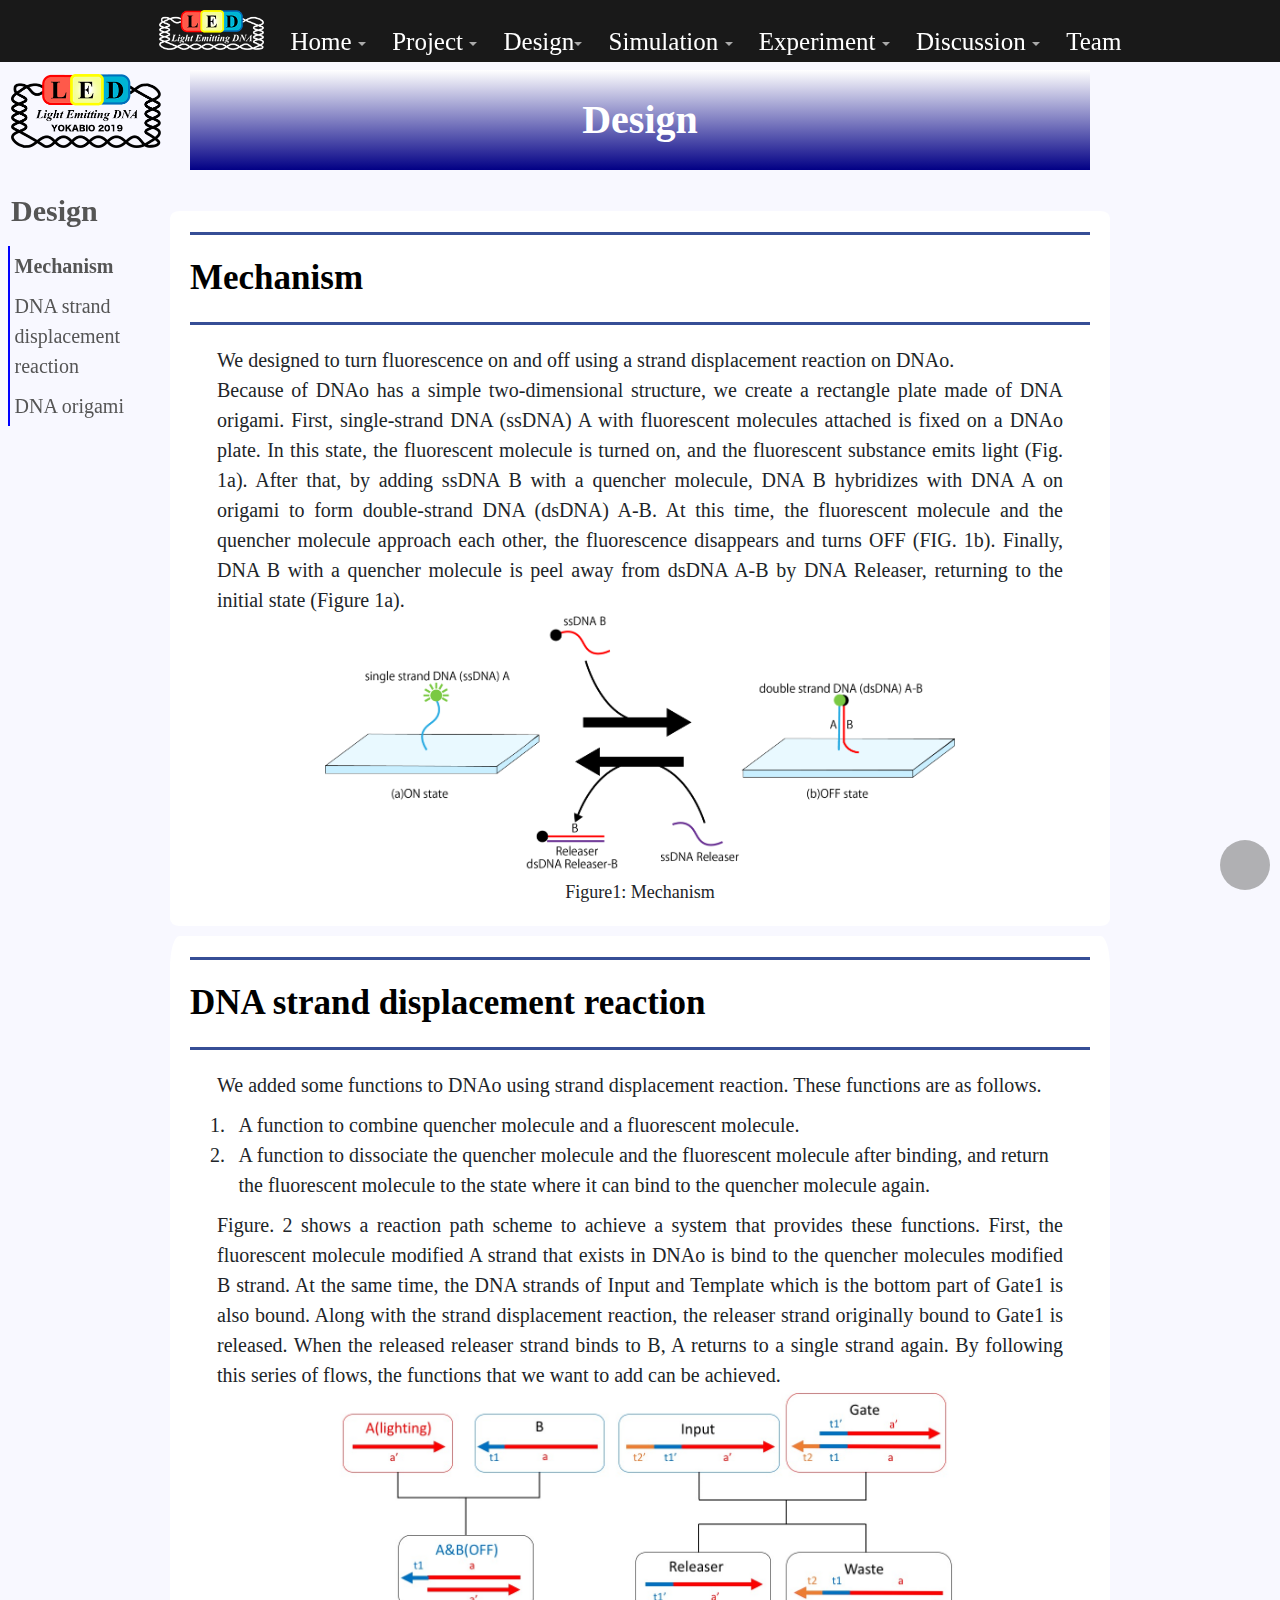
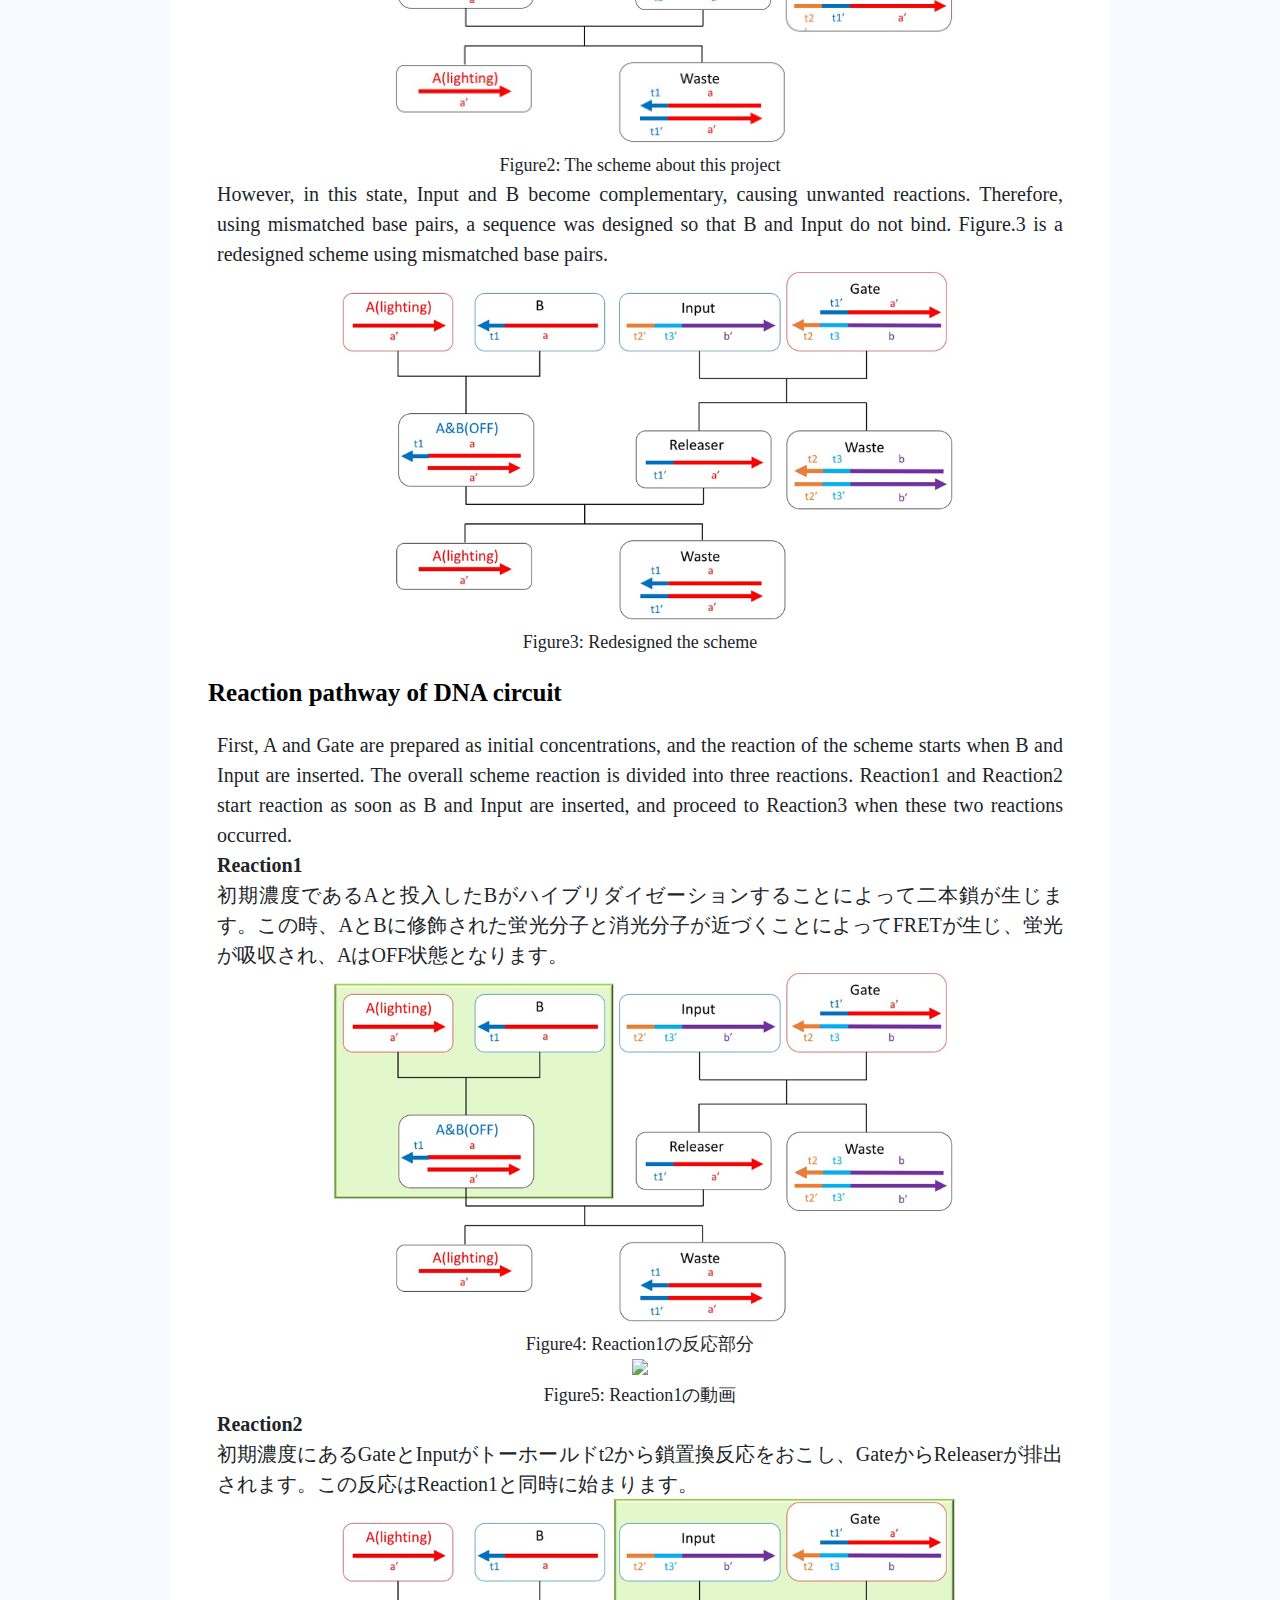
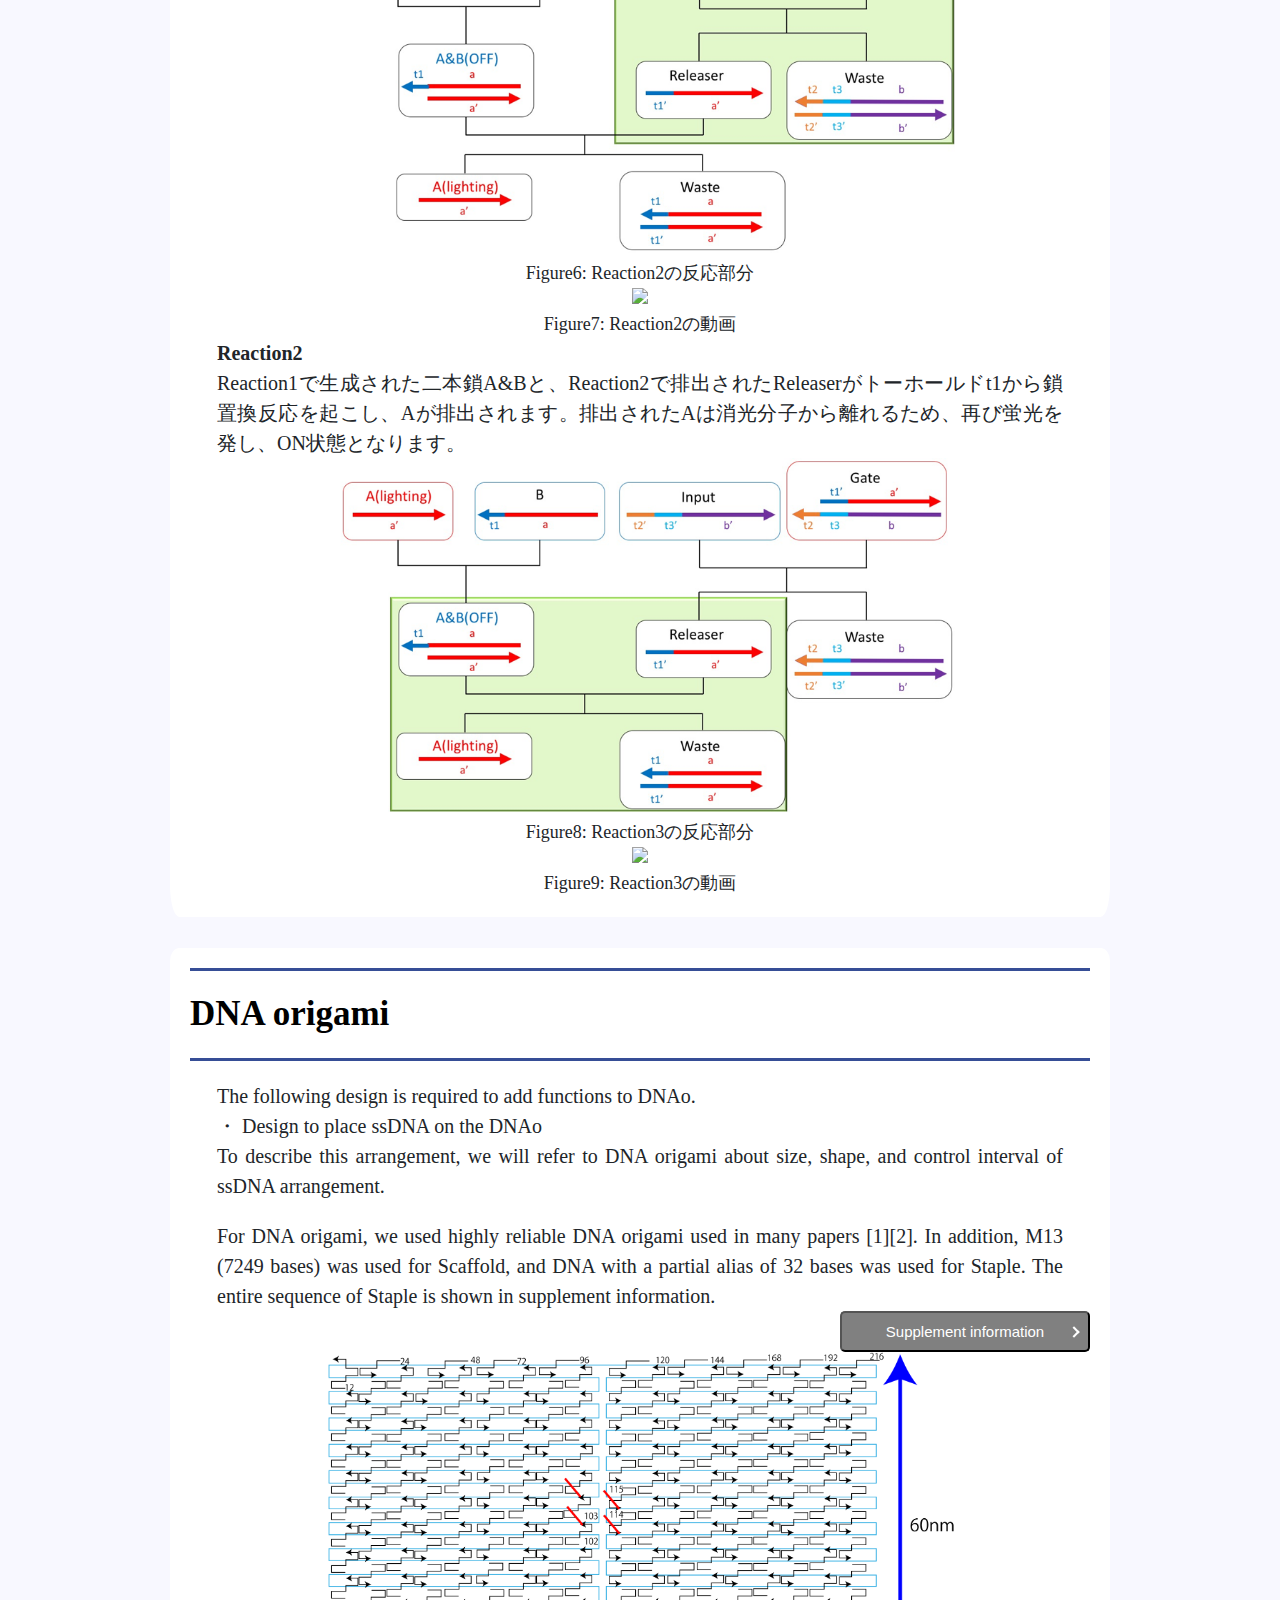
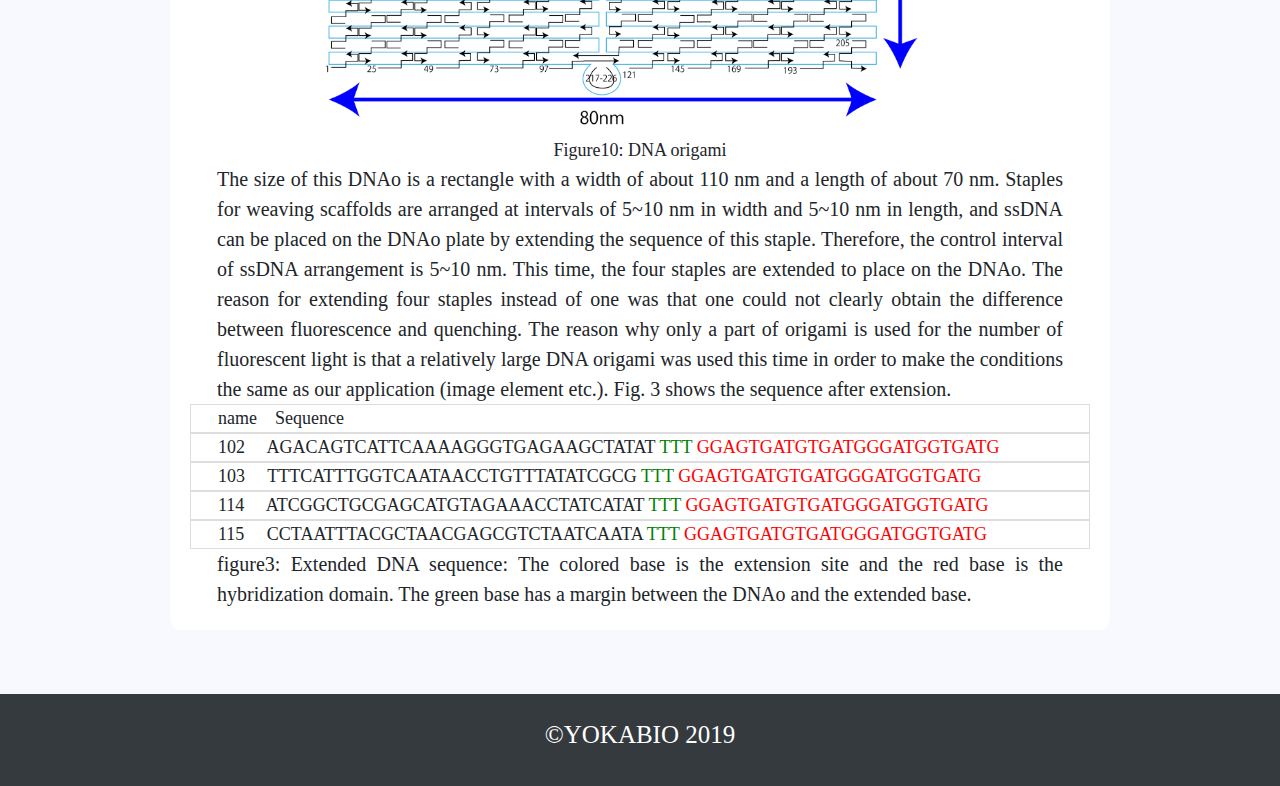
==== Web/Design/Design.html @ 422f1a34 "Add files via upload" ====
<!doctype html>

<html lang="ja">



<head>

	<meta charset="utf-8">

	<meta name="viewport" content="width=device-width, initial-scale=1, shrink-to-fit=no">

	<meta http-equiv="x-ua-compatible" content="ie=edge">


	<link rel="stylesheet" href="../common.css">


	<link rel="stylesheet" href="https://use.fontawesome.com/releases/v5.2.0/css/all.css" integrity="sha384-hWVjflwFxL6sNzntih27bfxkr27PmbbK/iSvJ+a4+0owXq79v+lsFkW54bOGbiDQ" crossorigin="anonymous">


	<title>YOKABIO2019</title>


	<script src="https://ajax.googleapis.com/ajax/libs/jquery/3.2.1/jquery.min.js"></script>
	<script src="../js/jquery.rwdImageMaps.min.js"></script>
	<script src="../cjs/ham_menu.js"></script>
	<script src="../cjs/imagemap.js"></script>
	<script src="../cjs/menu_scroll.js"></script>
	<script src="../cjs/scroll.js"></script>
	<script src="../cjs/submenu.js"></script>
	<script src="../cjs/submenu_k.js"></script>
	<script src="../cjs/top_image.js"></script>
</head>


<body>
	<!--ハンバーガーメニュー-->
	<div class="navToggle">
		<span></span><span></span><span></span><span>menu</span>
	</div>
	<nav class="globalMenuSp">
		<ul>
			<div class="space"></div><div class="space"></div><div class="space"></div><div class="space"></div>
			<li><a href="../Home/Home.html">Home <span class="caret"></span></a></li>
			<li><a href="../Project/Project.html">Project <span class="caret"></span></a></li>
			<li><a href="../Design/Design.html">Design<span class="caret"></span></a></li>
			<li><a href="../Simulation/Simulation.html">Simulation <span class="caret"></span></a></li>
			<li><a href="../Experiment/Experiment.html">Experiment <span class="caret"></span></a></li>
			<li><a href="../Discussion/Discussion.html">Discussion<span class="caret"></span></a></li>
			<li><a href="../Team/Team.html">Team</a></li>
		</ul>
	</nav>
		
			
	<!--↓ナビゲーションバー(メイン)↓-->
	<nav id="menu-wrap2">
		<div class="cp_navi">
		<ul>
			<li><a href="../Home/Home.html"><img src="../img/icon.png" height="40px"><a></li>
			<li>
				<a href="../Home/Home.html">Home <span class="caret"></span></a>
				<div>
				<ul>
					<li><a href="../Home/Home.html#ABSTRACT">Abstract</a></li>
					<li><a href="../Home/Home.html#YOUTUBE">Youtube</a></li>
				</ul>
				</div>
			</li>
			<li>
				<a href="../Project/Project.html">Project <span class="caret"></span></a>
				<div>
				<ul>
					<li><a href="../Project/Project.html#Background">Background</a></li>
					<li><a href="../Project/Project.html#TheProblem">The Problem</a></li>
					<li><a href="../Project/Project.html#Idea">Our Idea</a></li>
				</ul>
				</div>
			</li>
			<li>
				<a href="../Design/Design.html">Design<span class="caret"></span></a>
				<div>
				<ul>
					<li><a href="../Design/Design.html#Mechanism">Mechanism</a></li>
					<li><a href="../Design/Design.html#DSD">DNA strand displacement reaction</a></li>
					<li><a href="../Design/Design.html#DNAo">DNA origami</a></li>
				</ul>
				</div>
			</li>
			<li>
				<a href="../Simulation/Simulation.html">Simulation <span class="caret"></span></a>
				<div>
				<ul>
					<li><a href="../Simulation/Simulation.html#nupack">Simulation of strand displacement reaction by nupack</a></li>
					<li><a href="../Simulation/Simulation.html#cadnano">Simulation of DNA origami by caDNAno</a></li>
				</ul>
				</div>
			</li>
			<li>
				<a href="../Experiment/Experiment.html">Experiment <span class="caret"></span></a>
				<div>
				<ul>
					<li><a href="../Experiment/Experiment.html#DNAo">DNA strand displacement reaction</a></li>
					<li><a href="../Experiment/Experiment.html#DSDr">DNA origami</a></li>
					<li><a href="../Experiment/Experiment.html#san">DNA strand displacement reaction on the DNA origami</a></li>
				</ul>
				</div>
			</li>
			<li>
				<a href="../Discussion/Discussion.html">Discussion <span class="caret"></span></a>
				<div>
				<ul>
					<li><a href="../Discussion/Discussion.html#Future">Future</a></li>
					<li><a href="../Discussion/Discussion.html#ELSI">ELSI</a></li>
				</ul>
				</div>
			</li>
			<li><a href="../Team/Team.html">Team</a></li>
		</ul>
		</div>
	</nav>
	<!--↑ナビゲーションバー(メイン)↑-->

	<!--↓ナビゲーションバー(サブ)-->
	<div id="na">
		<div id="navitop">
			<li><a href="#Top"><img src="../img/icon2.png"><a></li>
			<li><a href="#Top"><h1>Design</h1></a></li>
			<ul id="navi">
				<li><a href="#Mechanism">Mechanism</a></li>
				<li><a href="#DSD">DNA strand displacement reaction</a></li>
				<li><a href="#DNAo">DNA origami</a></li>
			</ul>
		</div>
	</div>
	<!--↑ナビゲーションバー(サブ)↑-->
	<!--↓トップに戻るボタン↓-->
	<div id="page_top">
		<i class="fas fa-angle-double-up fa-2x faa-bounce animated-hover top-bottom"></i>
	<a href="#"></a></div>
	<!--↑トップに戻るボタン↑-->
						
	<!--<div class="space"></div>-->
		

	<main class="container">
	<div class="space"></div>
	<div class="space"></div>
	<div class="space"></div>
	<div class="midasi"  id="Top"><h1>Design</h1></div>
		
	<div class="section1"  id="Mechanism">
		<h1>Mechanism</h1>
		<div class="space"></div>
		<p>We designed to turn fluorescence on and off using a strand displacement reaction on DNAo.</p>
		<p>Because of DNAo has a simple two-dimensional structure, we create a rectangle plate made of DNA origami. First, single-strand DNA (ssDNA) A with fluorescent molecules attached is fixed on a DNAo plate. In this state, the fluorescent molecule is turned on, and the fluorescent substance emits light (Fig. 1a). After that, by adding ssDNA B with a quencher molecule, DNA B hybridizes with DNA A on origami to form double-strand DNA (dsDNA) A-B. At this time, the fluorescent molecule and the quencher molecule approach each other, the fluorescence disappears and turns OFF (FIG. 1b). Finally, DNA B with a quencher molecule is peel away from dsDNA A-B by DNA Releaser, returning to the initial state (Figure 1a).</p>
							
		<div class="figure">
			<img src="../img/DFigure1.png">
			<p>Figure1: Mechanism</p>
		</div>
	</div>
	
	<div class="section1"  id="DSD">
		<h1>DNA strand displacement reaction</h1>
		<div class="space"></div>
		<p>We added some functions to DNAo using strand displacement reaction. These functions are as follows.</p>
		<ol>
			<li>A function to combine quencher molecule and a fluorescent molecule.</li>
			<li>A function to dissociate the quencher molecule and the fluorescent molecule after binding, and return the fluorescent molecule to the state where it can bind to the quencher molecule again.</li>
		</ol>
		<p>Figure. 2 shows a reaction path scheme to achieve a system that provides these functions. First, the fluorescent molecule modified A strand that exists in DNAo is bind to the quencher molecules modified B strand. At the same time, the DNA strands of Input and Template which is the bottom part of Gate1 is also bound. Along with the strand displacement reaction, the releaser strand originally bound to Gate1 is released. When the released releaser strand binds to B, A returns to a single strand again. By following this series of flows, the functions that we want to add can be achieved.</p>
							
		<div class="figure">
			<img src="../img/DFigure4.png">
			<p>Figure2: The scheme about this project</p>
		</div>
							
		<p>However, in this state, Input and B become complementary, causing unwanted reactions. Therefore, using mismatched base pairs, a sequence was designed so that B and Input do not bind. Figure.3 is a redesigned scheme using mismatched base pairs. </p>
		<div class="figure">
			<img src="../img/DFigure3.png">
			<p>Figure3: Redesigned the scheme</p>
		</div>
		<h2>Reaction pathway of DNA circuit</h2>
		<p>First, A and Gate are prepared as initial concentrations, and the reaction of the scheme starts when B and Input are inserted. The overall scheme reaction is divided into three reactions. Reaction1 and Reaction2 start reaction as soon as B and Input are inserted, and proceed to Reaction3 when these two reactions occurred.</p>
		<p><b>Reaction1</b></p>
		<p>初期濃度であるAと投入したBがハイブリダイゼーションすることによって二本鎖が生じます。この時、AとBに修飾された蛍光分子と消光分子が近づくことによってFRETが生じ、蛍光が吸収され、AはOFF状態となります。</p>
		<div class="figure">
			<img src="../img/DFigure5.png">
			<p>Figure4: Reaction1の反応部分</p>
		</div>
		<div class="figure">
			<img src="../img/DVideo1.mp4">
			<p>Figure5: Reaction1の動画</p>
		</div>
							
		<p><b>Reaction2</b></p>
		<p>初期濃度にあるGateとInputがトーホールドt2から鎖置換反応をおこし、GateからReleaserが排出されます。この反応はReaction1と同時に始まります。</p>
		<div class="figure">
			<img src="../img/DFigure6.png">
			<p>Figure6: Reaction2の反応部分</p>
		</div>
		<div class="figure">
			<img src="../img/DVideo2.mp4">
			<p>Figure7: Reaction2の動画</p>
		</div>
							
		<p><b>Reaction2</b></p>
		<p> Reaction1で生成された二本鎖A&Bと、Reaction2で排出されたReleaserがトーホールドt1から鎖置換反応を起こし、Aが排出されます。排出されたAは消光分子から離れるため、再び蛍光を発し、ON状態となります。</p>
		<div class="figure">
			<img src="../img/DFigure7.png">
			<p>Figure8: Reaction3の反応部分</p>
		</div>
		<div class="figure">
			<img src="../img/DVideo3.mp4">
			<p>Figure9: Reaction3の動画</p>
		</div>
							
	</div>
	
	<div class="space" id="subA"></div>

	<div class="section1"  id="DNAo">
		<h1>DNA origami</h1>
		<div class="space"></div>
		<p>The following design is required to add functions to DNAo.</p>
		<p>・ Design to place ssDNA on the DNAo</p>
		<p>To describe this arrangement, we will refer to DNA origami about size, shape, and control interval of ssDNA arrangement.</p>
		<div class="space"></div>
		<p>For DNA origami, we used highly reliable DNA origami used in many papers [1][2]. In addition, M13 (7249 bases) was used for Scaffold, and DNA with a partial alias of 32 bases was used for Staple. The entire sequence of Staple is shown in supplement information.</p>
		<div class="btnblock">
			<a href="../SI/SI.html#array">
				<button type="submit" class="btn">Supplement information</button>
			</a>
		</div>
							
		<div class="figure">
			<img src="../img/DFigure2.png">
			<p>Figure10: DNA origami</p>
		</div>
							
		<p>The size of this DNAo is a rectangle with a width of about 110 nm and a length of about 70 nm. Staples for weaving scaffolds are arranged at intervals of 5~10 nm in width and 5~10 nm in length, and ssDNA can be placed on the DNAo plate by extending the sequence of this staple. Therefore, the control interval of ssDNA arrangement is 5~10 nm. This time, the four staples are extended to place on the DNAo. The reason for extending four staples instead of one was that one could not clearly obtain the difference between fluorescence and quenching. The reason why only a part of origami is used for the number of fluorescent light is that a relatively large DNA origami was used this time in order to make the conditions the same as our application (image element etc.). Fig. 3 shows the sequence after extension.</p>
							
		<div class="array">
			<p>name&emsp;Sequence</p>
			<p>102&emsp;	AGACAGTCATTCAAAAGGGTGAGAAGCTATAT <font color="green">TTT</font> <font color="red">GGAGTGATGTGATGGGATGGTGATG</font></p>
			<p>103&emsp;	TTTCATTTGGTCAATAACCTGTTTATATCGCG <font color="green">TTT</font> <font color="red">GGAGTGATGTGATGGGATGGTGATG</font></p>
			<p>114&emsp;	ATCGGCTGCGAGCATGTAGAAACCTATCATAT <font color="green">TTT</font> <font color="red">GGAGTGATGTGATGGGATGGTGATG</font></p>
			<p>115&emsp;	CCTAATTTACGCTAACGAGCGTCTAATCAATA <font color="green">TTT</font> <font color="red">GGAGTGATGTGATGGGATGGTGATG</font></p>
		</div>
		<p>figure3: Extended DNA sequence: The colored base is the extension site and the red base is the hybridization domain. The green base has a margin between the DNAo and the extended base.</p>
	</div>
	</main>


	<footer>
		<p>&copy;YOKABIO 2019</p>
	</footer>



</body>



</html>
---- Web/common.css ----
/* 
html5doctor.com Reset Stylesheet
v1.6.1
Last Updated: 2010-09-17
Author: Richard Clark - http://richclarkdesign.com 
Twitter: @rich_clark
*/
html, body, div, span, object, iframe,

h1, h2, h3, h4, h5, h6, p, blockquote, pre,

abbr, address, cite, code,

del, dfn, em, img, ins, kbd, q, samp,

small, strong, var, b, i,

dl, dt, dd, ol, ul, li,

fieldset, form, label, legend,

table, caption, tbody, tfoot, thead, tr, th, td,

article, aside, canvas, details, figcaption, figure, 

footer, header, hgroup, menu, nav, section, summary,

time, mark, audio, video {
	margin:0;
	padding:0;
	border:0;
	outline:0;
	font-size:100%;
	vertical-align:baseline;
	background: transparent;
}

body {
	line-height:1;
}

article,aside,details,figcaption,figure,
footer,header,hgroup,menu,nav,section { 
	display:block;
}

nav ul {
	list-style:none;
}

blockquote, q {
	quotes:none;
}

blockquote:before, blockquote:after,
q:before, q:after {
	content:'';
	content:none;
}

a {
	margin:0;
	padding:0;
	font-size:100%;
	vertical-align:baseline;
	background:transparent;
}

/* change colours to suit your needs */

ins {
	/*三ケタの色RGB（２５５，２５５，２５５）で書けることを示す）*/
	background-color:#ff9;
	color:#000;
	text-decoration:none;
}

/* change colours to suit your needs */
mark {
	background-color:#ff9;
	color:#000; 
	font-style:italic;
	font-weight:bold;
}

del {
	text-decoration: line-through;
}

abbr[title], dfn[title] {
	border-bottom:1px dotted;
	cursor:help;
}

table {
	border-collapse:collapse;
	border-spacing:0;
}

/* change border colour to suit your needs */

hr {
	display:block;
	height:1px;
	border:0;
	border-top:1px solid #cccccc;
	margin:1em 0;
	padding:0;
}

input, select {
	vertical-align:middle;
}

/*----------以上、リセットCSS------------------*/
/*文章の行間などを設定している*/
body {
	position: relative;
	margin: 0;
	font-family:  'Times New Roman',-apple-system,BlinkMacSystemFont,"Segoe UI",Roboto,"Helvetica Neue",Arial,sans-serif,"Apple Color Emoji","Segoe UI Emoji","Segoe UI Symbol";
	font-size: 1rem;
	font-weight: 400;
	line-height: 1.5;
	color: #212529;
	text-align: left;
	background-color: #f8f8ff;/*背景色*/
	
	background-image: url("img/BI.png");
	background-attachment: fixed;
	background-size: 100% 100%;
}
/*ヘッダー（グローバルナビゲーションを囲っている）*/
header {
	text-align: center;
	font-size: 25px;
	height: auto;
	position: relative;/*相対配置*/
	
	width: 100%;
	
	background-image: url("img/BI2.png");
	background-attachment: fixed;
	background-size: 100% 100%;
}
header p {
	position: absolute;
	color: red;/*文字は白に*/
	font-weight: bold; /*太字に*/
	font-size: 2.4em;/*サイズ2倍*/
	font-family: Helvetica , "游ゴシック", sans-serif;
	top: 90%;
	left: 77%;
	-ms-transform: translate(-50%,-50%);
	-webkit-transform: translate(-50%,-50%);
	transform: translate(-50%,-50%);
	margin:0;
	padding:0;
	width: 600px;
}
header video {
	width: 80%;
	height: auto;
	text-align: center;
	background-image: url("img/BI2.png");
	background-attachment: fixed;
	background-size: 100% 100%;
}
header img {
	width: 80%;
	height: auto;
	text-align: center;
	background-image: url("img/BI2.png");
	background-attachment: fixed;
	background-size: 100% 100%;
}
/*Experiment下のexperiment,simulationなどの項目を囲む*/
nav {
	text-align: center;
	font-size: 25px;
	height: auto;
	background: #f8f9fa;
}
/*------------------------------------------------------------------------------------------------------------------------------------------------------------*/
/*本文が中央ぞろえになり左右に余白を設定している。*/
.container{
	margin: 0 10%;
	text-align: center;
	/*background-color: white;*//*サイドメニューの兼ね合いが生じる*/
}
/*section1で設定した文章が灰色の枠に囲まれる*/
.section1 {
	width: 900px;
	height: auto;
	padding-bottom: 2%;
		padding-top: 2%;
		padding-left: 2%;
		padding-right: 2%;
	background-color: white;
	/*background-color: transparent;*/
	border-radius: 1%;
	margin-top: 1%;
	margin-left: auto;
	margin-right: auto;
}
/*section2で設定した文章が白色の枠に囲まれる*/
.section2 {
	width: 900px;
	height: auto;
	padding-bottom: 2%;
		padding-top: 2%;
		padding-left: 2%;
		padding-right: 2%;
	background-color: white;
	/*background-color: transparent;*/
	border-radius: 1%;
	margin-top: 0;/*1%*/
	margin-left: auto;
	margin-right: auto;
}
/*section1のh1で囲まれた題名(experience,simulation)が強調表示される。*/
.section1 h1{
	color: black;
	text-align: left;
	font-size: 35px;
	padding-top: 2%;
	padding-bottom: 2%;
	padding-left: 2%;
	
	padding: 0.5em 0;/*上下の余白*/
	border-top: solid 3px #364e96;/*上線*/
	border-bottom: solid 3px #364e96;/*下線*/

}
/*section2の題名(experience,simulation)が強調表示される。*/
.section2 h1{
	color: black;
	text-align: left;
	font-size: 35px;
	padding-top: 2%;
	padding-bottom: 2%;
	padding-left: 2%;
	
	padding: 0.5em 0;/*上下の余白*/
	border-top: solid 3px #364e96;/*上線*/
	border-bottom: solid 3px #364e96;/*下線*/
}
/*section1のh2で囲まれた題名(experience,simulation)が強調表示される。fontsizeが違う*/
.section1 h2{
	color: black;
	text-align: left;
	font-size: 25px;
	padding-top: 2%;
	padding-bottom: 2%;
	padding-left: 2%;
}
/*section2のh2で囲まれた題名(experience,simulation)が強調表示される。fontsizeが違う*/
.section2 h2{
	color: black;
	text-align: left;
	font-size: 25px;
	padding-top: 2%;
	padding-bottom: 2%;
	padding-left: 2%;
}
/*section1で囲まれた文章の表示が変わる*/
.section1 p{
	text-align: justify;
	font-size: 20px;
	padding-left: 3%;
	padding-right: 3%;
}
/*section2で囲まれた文章の表示が変わる*/
.section2 p{
	text-align: justify;
	font-size: 20px;
	padding-left: 3%;
	padding-right: 3%;
}
/*------------------------------------------------------------------------------------------------------------------------------------------------------------*/
.section1 ol{
	padding-left: 40px;
	padding-right: 10px;
	padding-top: 10px;
	padding-bottom: 10px
}
/*section2の題名(experience,simulation)が強調表示される。*/
.section2 ol{
	padding-left: 30px;
	padding-right: 10px;
	padding-top: 10px;
	padding-bottom: 10px
}
/*section1のh1で囲まれた題名(experience,simulation)が強調表示される。*/
.section1 ol li{
	text-align: left;
	font-size: 20px;
	padding-left: 1%;
	padding-right: 1%;

}
/*section2の題名(experience,simulation)が強調表示される。*/
.section2 ol li{
	text-align: left;
	font-size: 20px;
	padding-left: 1%;
	padding-right: 1%;
}

/*section1のh1で囲まれた題名(experience,simulation)が強調表示される。*/
.section1 ul{
	padding-left: 40px;
	padding-right: 10px;
	padding-top: 10px;
	padding-bottom: 10px

}
/*section2の題名(experience,simulation)が強調表示される。*/
.section2 ul{
	padding-left: 30px;
	padding-right: 10px;
	padding-top: 10px;
	padding-bottom: 10px
}
/*section1のh1で囲まれた題名(experience,simulation)が強調表示される。*/
.section1 ul li{
	text-align: justify;
	font-size: 20px;
	padding-left: 1%;
	padding-right: 1%;

}
/*section2の題名(experience,simulation)が強調表示される。*/
.section2 ul li{
	text-align: justify;
	font-size: 20px;
	padding-left: 1%;
	padding-right: 1%;
}
.section1 pre{
	text-align: left;
	font-size: 20px;
	width: 100%
	padding-left: 3%;
	padding-right: 3%;
}
/*------------------------------------------------------------------------------------------------------------------------------------------------------------*/
.space {
	width: auto;
	height: 20px;
	margin: auto;
	background: transparent;
}
.space2{
	display: inline-block;
	float: left
	background-color: transparent;
	width: 10px;
	height: auto;
	padding-bottom: 3%;
	border-radius: 1%;
	margin-top: 1%;
	margin-left: auto;
	margin-right: auto;*/
}
/*------------------------------------------------------------------------------------------------------------------------------------------------------------*/
/*一番下のcYOKABIOの表示をよくする*/
footer {
	height: 70px;
	font-size: 25px;
	padding-top: 22px;
	margin-top: 5%;
	background-color: #353A3F;
	color: white;
	text-align: center;
}
footer p{
	background-color: #353A3F;
	color: white;
}
/*------------------------------------------------------------------------------------------------------------------------------------------------------------*/
/*↓トップに戻るボタン用（使っていない）↓*/
#page_top{
	width: 50px;
	height: 50px;
	position: fixed;
	right: 10px;
	bottom: 10px;
	background: gray;
	opacity: 0.6;
	border-radius: 50%;
}

#page_top a{
	position: relative;
	display: block;
	width: 50px;
	height: 50px;
	text-decoration: none;
}

.top-bottom{
	position: fixed;
	right: 25px;
	bottom: 20px;
	color: whitesmoke;
}
/*------------------------------------------------------------------------------------------------------------------------------------------------------------*/
/*メニューを下スクロールで隠すため*/
#menu-wrap2 {
	position: fixed;
	z-index: 9999;
	width: 100%;
	/*left: 0;*/
	top: 0;
	/*上野メニューの色を変える*/
	background: rgba(0,0,0,.9);;
	transition: .3s;
}
/*メニューを下スクロールで隠すため*/
#menu-wrap {
	position: fixed;
	z-index: 9999;
	width: 100%;
	/*left: 0;*/
	top: 0;
	/*上野メニューの色を変える*/
	background: rgba(0,0,0,.0);
	transition: .3s;
}/*
#menu {
	list-style-type: none;
	width: 960px;
	margin: 0px auto;
	padding: 0;
}
#menu li {
	width: 20%;
	float: left;
	margin: 0;
	padding: 0;
	text-align: center;
}
#menu li a {
	display: block;
	width : 100%;
	padding: 20px 0;
	color: #fff;
	font-size: 14px;
	line-height: 1;
	text-decoration: none;
	transition: .3s;*/
}/*hoverでカーソル時に色を付ける*//*
#menu li a:hover {
	background: rgba(0,0,0,.3); 
}*//*------------------------------------------------------------------------------------------------------------------------------------------------------------*/

/*ナビゲーション（上につくメニュー欄）*/
.cp_navi {
	background-color: black;
	border: 1px solid #dedede;
	border-radius: 4px;
	box-shadow: 0 2px 2px -1px rgba(0, 0, 0, 0.055);
	color: #888888;
	display: block;
	margin: 1em 0%;
	overflow: hidden;
	width: 100%;
}
.cp_navi ul {
	margin: 0;
	padding: 0;
}
.cp_navi ul li {
	display: inline-block;
	list-style-type: none;
	-webkit-transition: all 0.2s;
	        transition: all 0.2s;
}
.cp_navi ul li a img{
	padding-top: 10px;
}
/*タイトル*/
.cp_navi ul li h1{
	display: inline-block;
	list-style-type: none;
	-webkit-transition: all 0.2s;
	        transition: all 0.2s;
}
/*下▲マーク*/
.cp_navi > ul > li > a > .caret {
	border-top: 4px solid #aaaaaa;
	border-right: 4px solid transparent;
	border-left: 4px solid transparent;
	content: '';
	display: inline-block;
	height: 0;
	width: 0;
	vertical-align: middle;
	-webkit-transition: color 0.1s linear;
	        transition: color 0.1s linear;
}
/*マークの下に表示*/
.cp_navi > ul > li > a {
	/*Homeなどの文字の色*/
	/*color: #aaaaaa;*/
	color: white;
	display: block;
	line-height: 40px;/*line-height: 56px;*/
	padding: 0 10px;
	text-decoration: none;
}/*触ると赤くなる →修正して水色に変更(古賀)*/
.cp_navi > ul > li:hover {
	background-color: rgb(106, 181, 252);
}
.cp_navi > ul > li:hover > a {
	color: rgb( 255, 255, 255 );
}
.cp_navi > ul > li:hover > a > .caret {
	border-top-color: rgb( 255, 255, 255 );
}
/*下につくものがボックスになる*/
.cp_navi > ul > li > div {
	/*下につけたものを同様に水色に変更(古賀)*/
	background-color: rgb(106, 181, 252);
	border-top: 0;
	border-radius: 0 0 4px 4px;
	box-shadow: 0 2px 2px -1px rgba(0, 0, 0, 0.055);
	display: none;
	margin: 0;
	opacity: 0;
	position: absolute;
	width: 300px;/*165px*/
	visibility: hidden;
	-webkit-transiton: opacity 0.2s;
	       transition: opacity 0.2s;
}
/*カーソル合わせると下に表示が出る visibilityはボックスの表示（visible）・非表示（hidden）を指定する際に使用*/
.cp_navi > ul > li:hover > div {
	display: block;
	opacity: 1;
	visibility: visible;
}
/*下に表示されるのが横から縦の表示になる*/
.cp_navi > ul > li > div ul > li {
	display: block;
}
/*下表示をきれいにする*/
.cp_navi > ul > li > div ul > li > a {
	color: #ffffff;
	display: block;
	padding: 5px 24px;/*padding: 12px 24px;*/
	text-decoration: none;
	
	border-bottom: solid 1px rgba( 255, 255, 255, 0.2);/*下線 追加部分*/
}
/*下表示にカーソル合わせたときに反応する*/
.cp_navi > ul > li > div ul > li:hover > a {
	background-color: rgba( 255, 255, 255, 0.1);
}
/*------------------------------------------------------------------------------------------------------------------------------------------------------------*/
/*↓サブナビゲーションバー用(スクロールに追従させる)↓sticky使うので使わない*/
.is-fixed {
	position: fixed;
		display:block;
	top: 0;
	left: 0;
	z-index: 2;
	width: 100%;
}
/*↑サブナビゲーションバー用↑*/
/*------------------------------------------------------------------------------------------------------------------------------------------------------------*/
/*サブナビゲーション*/
#na{
	float: left;
	width: 150px;
	
	position: -webkit-sticky;
	position: sticky;
	top: 4em; /*ここで止める位置を調整する*/
	
	/*background-color: gray;
	border-radius: 1%;*/
}
#navitop{
	float: left;
	display:block;
	margin-left:1%;
	margin-top:3%;
	padding-left:0;
	list-style-type:none;
	/*border-top:1px solid #cccccc;*/
	width: 150px;

	font-size: 30px;
}
#navitop  a{
	display:block;
	padding:5px 0px 5px 5px;
	/*background-color:#eeeeee;*/
	background:transparent;
	text-decoration:none;
	color:#555555;
	width:auto;

	text-align: left;
}
#navitop li a img{
	display:block;
	background:transparent;
	width:150px;
	height; auto;

}
#navitop li a img.hover{
	background-color:#aaaaaa;
}
/*サブメニュー（横にくっついているやつ）*/
#navi{
	float: left;
	display:inline-block;
	margin-left:1%;
	margin-top:5%;
	padding-left:0;
	list-style-type:none;
	/*border-top:1px solid #cccccc;*/
	width: 200px;

	border-left: solid 2px blue;
	font-size: 20px;
}

#navi li{
	/*border-left:1px solid #cccccc;
	border-right:1px solid #cccccc;
	border-bottom:1px solid #cccccc;*/
}

#navi  a{
	display:block;
	padding:5px 0px 5px 5px;
	/*background-color:#eeeeee;*/
	background:transparent;
	text-decoration:none;
	color:#555555;
	width:auto;

	text-align: left;
}

#navi a:hover{
	background-color:#aaaaaa;
}

#navi li.on{
	font-weight:bold;
}

/*sabumenyu強引なので変えたい*/
#navitop2{
	float: left;
	display:block;
	margin-left:0;
	margin-top:15%;
	padding-left:0;
	list-style-type:none;
	/*border-top:1px solid #cccccc;*/
	width: 150px;

	font-size: 30px;
}
#navitop2  a{
	display:block;
	padding:5px 0px 5px 0px;
	/*background-color:#eeeeee;*/
	background:transparent;
	text-decoration:none;
	color:#555555;
	width:auto;

	text-align: left;
}
/*サブメニュー（横にくっついているやつ）*/
#navi2{
	float: left;
	/*display:inline-block;*/
	margin-left:0;
	margin-top:10%;
	padding-left:0;
	list-style-type:none;
	/*border-top:1px solid #cccccc;*/
	width: 150px;

	border-left: solid 2px blue;
	font-size: 20px;
}

#navi2 li{
	/*border-left:1px solid #cccccc;
	border-right:1px solid #cccccc;
	border-bottom:1px solid #cccccc;*/
}

#navi2  a{
	display:block;
	padding:5px 0px 5px 5px;
	/*background-color:#eeeeee;*/
	background:transparent;
	text-decoration:none;
	color:#555555;
	width:auto;

	text-align: left;
}

#navi2 a:hover{
	background-color:#aaaaaa;
}

#navi2 li.on{
	font-weight:bold;
}
/*------------------------------------------------------------------------------------------------------------------------------------------------------------*/
p.break{
	word-break: break-all;
}
/*------------------------------------------------------------------------------------------------------------------------------------------------------------*/
.navToggle {
	display: block;
	position: fixed;    /* bodyに対しての絶対位置指定 */
	left: 13px;
	top: 12px;
	width: 42px;
	height: 51px;
	cursor: pointer;
	z-index: 3;
	background-color: #666;/*広げる前の色#666 rgb(106, 181, 252, 0.9)*/
	text-align: center;
}
 
.navToggle span {
	display: block;
	position: absolute;    /* .navToggleに対して */
	width: 30px;
	border-bottom: solid 3px #eee;
	-webkit-transition: .35s ease-in-out;
	-moz-transition: .35s ease-in-out;
	transition: .35s ease-in-out;
	left: 6px;
}
 
.navToggle span:nth-child(1) {
	top: 9px;
}
 
.navToggle span:nth-child(2) {
	top: 18px;
}
 
.navToggle span:nth-child(3) {
	top: 27px;
}
 
.navToggle span:nth-child(4) {
	border: none;
	color: #eee;
	font-size: 9px;
	font-weight: bold;
	top: 34px;
}

/* 最初のspanをマイナス45度に */
.navToggle.active span:nth-child(1) {
	top: 18px;
	left: 6px;
	-webkit-transform: rotate(-45deg);
	-moz-transform: rotate(-45deg);
	transform: rotate(-45deg);
}
 
/* 2番目と3番目のspanを45度に */
.navToggle.active span:nth-child(2),
.navToggle.active span:nth-child(3) {
	top: 18px;
	-webkit-transform: rotate(45deg);
	-moz-transform: rotate(45deg);
	transform: rotate(45deg);
}

nav.globalMenuSp {
	display: block;/**/
	position: fixed;
	z-index: 2;
	top: 0;
	left: 0;
	background-color: #ccc;/*	background: #fff; #ccc*/
	color: #000;
	text-align: center;
	transform: translateX(-120%);/*XとYで横から出てくるか縦から出てくるか指定できる*/
	transition: all 0.6s;
	width: 40%;/*100%だと画面一杯*/
	
	height: 100%;
	float:left;/*左側に配置したいとき*/
	overflow: scroll;
}
 
nav.globalMenuSp ul {
	background-color: #ccc;
	margin: 0 auto;
	padding: 0;
	width: 100%;
}
 
nav.globalMenuSp ul li {
	font-size: 0.9em;/*文字の大きさ*/
	list-style-type: none;
	padding: 0;
	width: 100%;
	border-bottom: 1px dotted #333;/*文字の境に点線*/
}
 
/* 最後はラインを描かない */
nav.globalMenuSp ul li:last-child {
	padding-bottom: 0;
	border-bottom: none;
}
 
nav.globalMenuSp ul li a {
	display: block;
	color: #000;/*文字の色*/
	padding: 0.2em 0;/*縦方向の幅を指定できる*/
}
 
/* このクラスを、jQueryで付与・削除する */
nav.globalMenuSp.active {
	transform: translateX(0%);/*-100と０で移動する*/
}

/*------------------------------------------------------------------------------------------------------------------------------------------------------------*/
.header{
	paddig: 10px 10px 0 10px;
	background-color: #8abc60;
}

.header h1{
	margine: 0;
	font-size:24px;
	line-height: 1;
}

.header h1 a{
	color: #fff;
	text-decoration:none;
}

.header .logo{
	margine: 0 10px 0 0;
	border: none;
	vertical-align: -15px;
}
/*------------------------------------------------------------------------------------------------------------------------------------------------------------*/
/*スクロールダウンボタン*/
header a {
	padding-top: 60px;
	position: absolute;
	bottom: 0px;
	left: 50%;
	z-index: 2;
	display: inline-block;
	-webkit-transform: translate(0, -50%);
	transform: translate(0, -50%);
	text-decoration: none;
	color: black;/*スクロールボタンの文字の色*/
}
header a span {
	position: absolute;
	top: 0;
	left: 50%;
	width: 46px;
	height: 46px;
	margin-left: -23px;
	border: 1px solid black;/*#fff*/
	border-radius: 100%;
	box-sizing: border-box;
}
header a span::after {
	position: absolute;
	top: 50%;
	left: 50%;
	content: '';
	width: 16px;
	height: 16px;
	margin: -12px 0 0 -8px;
	border-left: 1px solid black;
	border-bottom: 1px solid black;
	-webkit-transform: rotate(-45deg);
	transform: rotate(-45deg);
	box-sizing: border-box;
}
header a span::before {
	position: absolute;
	top: 0;
	left: 0;
	z-index: -1;
	content: '';
	width: 44px;
	height: 44px;
	box-shadow: 0 0 0 0 rgba(255,255,255,.1);/*255→0*/
	border-radius: 100%;
	opacity: 0;
	-webkit-animation: sdb 3s infinite;
	animation: sdb 3s infinite;
	box-sizing: border-box;
}
@-webkit-keyframes sdb {
	0% {
		opacity: 0;
	}
	30% {
		opacity: 1;
	}
	60% {
		box-shadow: 0 0 0 60px rgba(0,0,0,.1);
		opacity: 0;
	}
	100% {
		opacity: 0;
	}
}
@keyframes sdb {
	0% {
		opacity: 0;
	}
	30% {
		opacity: 1;
	}
	60% {
		box-shadow: 0 0 0 60px rgba(0,0,0,.1);
	opacity: 0;
	}
	100% {
		opacity: 0;
	}
}
/*------------------------------------------------------------------------------------------------------------------------------------------------------------*/
/*図表の設定を行う*/
.figure{
}

.figure img{
	width: 70%;
	height: auto;
}

.figure video{
	width: 70%;
	height: auto;
}

.figure h1{
	/*color: black;*/
	text-align: center;
	font-size: 25px;
	padding-bottom: 2%;
	padding-left: 2%;
	padding: 0;/*上下の余白*/
	border-top: 0;/*上線*/
	border-bottom: 0;/*下線*/
}

.figure p{
	text-align: left;
	font-size: 18px;
	padding-left: 3%;
	padding-right: 3%;
	text-align:	center;
}
/*------------------------------------------------------------------------------------------------------------------------------------------------------------*/
/*ソースコードを乗せるためのスライドパネル*/
input {
	display: none;
}
label {
	cursor: pointer;
	display: inline-block;
	padding: 10px 20px;
	border-radius: 4px;
	background: #0bd;
	color: #FFF;
	-webkit-transition: 0.1s;
	transition: 0.1s;
	width: 100px;
}
label:hover {
	background: #0090aa;
}
.panel {
	-webkit-transition: .3s ease;
	transition: .3s ease;
	height: 0;
	overflow: hidden;
	background: #F5F0CF;
	margin-top: 10px;
	padding: 0;
	border-radius: 5px;
}
input:checked + .panel {
	height: auto;
	padding: 15px;
}

/*下向き矢印*/
label span{
	display: inline-block;
	width: 0;
	height: 0;
	border-left: 5px solid transparent;
	border-right: 5px solid transparent;
	border-top: 5px solid white;
}
/*------------------------------------------------------------------------------------------------------------------------------------------------------------*/
.midasi{
	text-align:center;
	width: 900px;
	height: auto;
	padding-bottom: 3%;
	margin-top: 1%;
	margin-left: auto;
	margin-right: auto;
}
.midasi h1 {
	font-size: 40px;
	/*見出しを白→藍色へのグラデーションに変更(古賀)*/
	background: linear-gradient(#ffffff,#020085); /*背景色*/
	padding: 0.5em;/*文字周りの余白*/
	color: white;/*文字を白に*/
	
}
/*------------------------------------------------------------------------------------------------------------------------------------------------------------*/
/*edit by koga */
.photo {
	width:	100%;
	margin:		0;
	padding:	30;
	position:	relative; /* 相対位置指定 */
}
.photo img {
	width:		100%;
}
.text {
	width:		100%;
	font-size:	300%;
	text-align:	center;
	bottom:		10%;
	margin:		0;
	padding:	0;
	color:		#fff;
	background:	rgba(0,0,0,0.5); /* 帯の透明度 */
	position:	absolute; /* 絶対位置指定 */
}
/*------------------------------------------------------------------------------------------------------------------------------------------------------------*/
			
@media screen and (max-width:1750px){
	#navi{
		width: 150px;
	}
}

@media screen and (max-width:1260px){
	#navitop{
		width: 100px;
		font-size: 25px;
	}
	#navitop li a img{
		width:100px;
	}
	#navi{
		width: 100px;
		font-size: 15px;
	}
}
@media screen and (max-width:1185px){
	#navitop{
		width: 85px;
		font-size: 15px;
	}
	#navitop li a img{
		width:85px;
	}
	#navi{
		width: 85px;
		font-size: 12px;
	}
	body {
		background-image: url("img/BI2.png");
	}
}
@media screen and (max-width:1080px){
	#navitop{
		display: none;
	}
	#navitop2{
		display: none;
	}
}
@media screen and (max-width:900px){
	.cp_navi{
		display: none;
	}
}
@media screen and (max-width:1000px){
.cp_navi ul li img{
		display: none;
	}
}
@media screen and (min-width:901px){
	.navToggle {
		display: none;
	}
}
@media screen and (min-width:900px){
	nav.globalMenuSp {
		display: none;/**/
	}
}
@media screen and (max-width:1000px){
    .section1 {
		width: auto;
	}
	.section2 {
		width: auto;
	}	
	
}
@media screen and (max-width:1000px){
	.midasi{
		width: auto;
	}
}
@media screen and (max-width:1350px){
	header p {
		position: absolute;
		font-weight: bold; /*太字に*/
		font-size: 1.5em;/*サイズ2倍2em*/
		top: 90%;
		left: 70%;
		width: 400px;
	}
}
/*スマートフォンの大きさの時*/
@media screen and (max-width:650px){
	/*本文が中央ぞろえになり左右に余白を設定している。*/
	.container{
		margin: 0;
		text-align: center;
	}
	/*section1で設定した文章が灰色の枠に囲まれる*/
	.section1 {
		width: auto;
		height: auto;
		padding-bottom: 0;
		/*background-color: gainsboro;*/
		background-color: white;
		border-radius: 0;
		margin-top: 1%;
		margin-left: auto;
		margin-right: auto;
	}
	/*section2で設定した文章が白色の枠に囲まれる*/
	.section2 {
		width: auto;
		height: auto;
		padding-bottom: 0;
		/*background-color: gainsboro;*/
		background-color: white;
		border-radius: 0;
		margin-top: 1%;
		margin-left: auto;
		margin-right: auto;
	}
	/*section1のh1で囲まれた題名(experience,simulation)が強調表示される。*/
	.section1 h1{
		color: black;
		text-align: left;
		font-size: 25px;
		padding-top: 1%;
		padding-bottom: 1%;
		padding-left: 1%;
	
		padding: 0.2em 0;/*上下の余白0.5*/
		border-top: solid 3px #364e96;/*上線*/
		border-bottom: solid 3px #364e96;/*下線*/
	}
	/*section2の題名(experience,simulation)が強調表示される。*/
	.section2 h1{
		color: black;
		text-align: left;
		font-size: 25px;
		padding-top: 1%;
		padding-bottom: 1%;
		padding-left: 1%;
	
		padding: 0.2em 0;/*上下の余白0.5*/
		border-top: solid 3px #364e96;/*上線*/
		border-bottom: solid 3px #364e96;/*下線*/
	}
	/*section1のh2で囲まれた題名(experience,simulation)が強調表示される。fontsizeが違う*/
	.section1 h2{
		color: black;
		text-align: left;
		font-size: 15px;
		padding-top: 2%;
		padding-bottom: 2%;
		padding-left: 2%;
	}
	/*section2のh2で囲まれた題名(experience,simulation)が強調表示される。fontsizeが違う*/
	.section2 h2{
		color: black;
		text-align: left;
		font-size: 15px;
		padding-top: 1%;
		padding-bottom: 1%;
		padding-left: 1%;
	}
	/*section1で囲まれた文章の表示が変わる*/
	.section1 p{
	text-align: justify;
		font-size: 14px;
		padding-left: 2%;
		padding-right: 2%;
	}
	/*section2で囲まれた文章の表示が変わる*/
	.section2 p{
	text-align: justify;
		font-size: 14px;
		padding-left: 2%;
		padding-right: 2%;
	}

	.section1 ol{
		padding-left: 40px;
		padding-right: 10px;
		padding-top: 10px;
		padding-bottom: 10px
	}
	.section2 ol{
		padding-left: 30px;
		padding-right: 10px;
		padding-top: 10px;
		padding-bottom: 10px
	}
	.section1 ol li{
		text-align: left;
		font-size: 14px;
		padding-left: 1%;
		padding-right: 1%;
	}
	.section2 ol li{
		text-align: left;
		font-size: 14px;
		padding-left: 1%;
		padding-right: 1%;
	}

	.section1 ul{
		padding-left: 40px;
		padding-right: 10px;
		padding-top: 10px;
		padding-bottom: 10px
	}
	.section2 ul{
		padding-left: 30px;
		padding-right: 10px;
		padding-top: 10px;
		padding-bottom: 10px
	}
	.section1 ul li{
		text-align: left;
		font-size: 14px;
		padding-left: 1%;
		padding-right: 1%;
	}
	.section2 ul li{
		text-align: left;
		font-size: 14px;
		padding-left: 1%;
		padding-right: 1%;
}

	header p {
		position: absolute;
		font-weight: bold; /*太字に*/
		font-size: 1.0em;/*サイズ2倍*/
		top:87%;
		left: 50%;
		width: 500px;
	}
	/*図表の設定を行う*/
	.figure{
	}

	.figure img{
		width: 70%;
		height: auto;
	}

	.figure video{
		width: 70%;
		height: auto;
	}

	.figure h1{
		/*color: black;*/
		text-align: center;
		font-size: 20px;
		padding-bottom: 2%;
		padding-left: 2%;
		padding: 0;/*上下の余白*/
		border-top: 0;/*上線*/
		border-bottom: 0;/*下線*/
	}

	.figure p{
		text-align: left;
		font-size: 14px;
		padding-left: 3%;
		padding-right: 3%;
		text-align:	center;
	}
}
@media screen and (max-width:1250px){
	header a{
		display:none;
	}
}
/*------------------------------------------------------------------------------------------------------------------------------------------------------------*/
.array{
}
.array p{
	text-align: left;
	font-size: 18px;
	padding-left: 3%;
	padding-right: 3%;
	border: 1px solid #ddd;
}
@media screen and (max-width:1000px){
	.array p{
		text-align: left;
		font-size: 15px;
		padding-left: 3%;
		padding-right: 3%;
		border: 1px solid #ddd;
	}
}
@media screen and (max-width:700px){
	.array p{
		text-align: left;
		font-size: 11px;
		padding-left: 3%;
		padding-right: 3%;
		border: 1px solid #ddd;
	}
}
/*------------------------------------------------------------------------------------------------------------------------------------------------------------*/
.member_top{
	display: inline-block;
	text-align: center;
	width: 90%;
}
.member_top h1{
	font-size: 35px;
}
.member_top p{
	font-size: 30px;
}
.member{
	display: inline-block;
	width: 330px;
	background-color: WHITE;
	border-radius: 10%;
	margin: 15px;
}
.member table{
	pointer-events: none;
	border-collapse: collapse;
	border-spacing: 0;
	width: 100%;
}

.member table tr{
  border-bottom: solid 1px transparent;
  cursor: pointer;
}

.member table th,table td{
  text-align: center;
  width: 30%;
  padding: 5px 0;
}

.member table img{
    border-radius: 50%;  /* 角丸半径を50%にする(=円形にする) */
    width:  250px;       /* ※縦横を同値に */
    height: 250px;       /* ※縦横を同値に */
}

.member table p{
	text-align: center;
	font-size: 30px;
	padding-left: 0%;
	padding-top: 0%;
}
.sponsor{
	display: inline-block;
	width: 100%;
	background-color: WHITE;
	border-radius: 10%;
}

.sponsor table{
	pointer-events: none;
	border-collapse: collapse;
	border-spacing: 0;
	width: 100%;
}

.sponsor table tr{
  border-bottom: solid 1px transparent;
  cursor: pointer;
}

.sponsor table th,table td{
  text-align: center;
  width: 30%;
  padding: 5px 0;
}

.sponsor table img{
    width:  90%;
}

.sponsor table p{
	text-align: center;
	font-size: 25px;
	padding-left: 0%;
	padding-top: 0%;
}
/*------------------------------------------------------------------------------------------------------------------------------------------------------------*/
.imageIn {
	width: 100%;
}

img[usemap] {
    max-width: 100%;
    height: auto;
}

/*------------------------------------------------------------------------------------------------------------------------------------------------------------*/
.btnblock{
	text-align: right;
}
.btn{
  position: relative;
  display: inline-block;
  border-radius: 5px;
  background-color: grey;
  padding: 10px;
  text-align: center;
  color: white;
  width: 250px;
  font-size: 15px;
}
.btn:after{
  display: block;
  content: "";
  position: absolute;
  top: 50%;
  right: 10px;
  width: 6px;
  height: 6px;
  margin: -4px 0 0 0;
  border-top: solid 2px #fff;
  border-right: solid 2px #fff;
  -webkit-transform: rotate(45deg);
          transform: rotate(45deg);
}
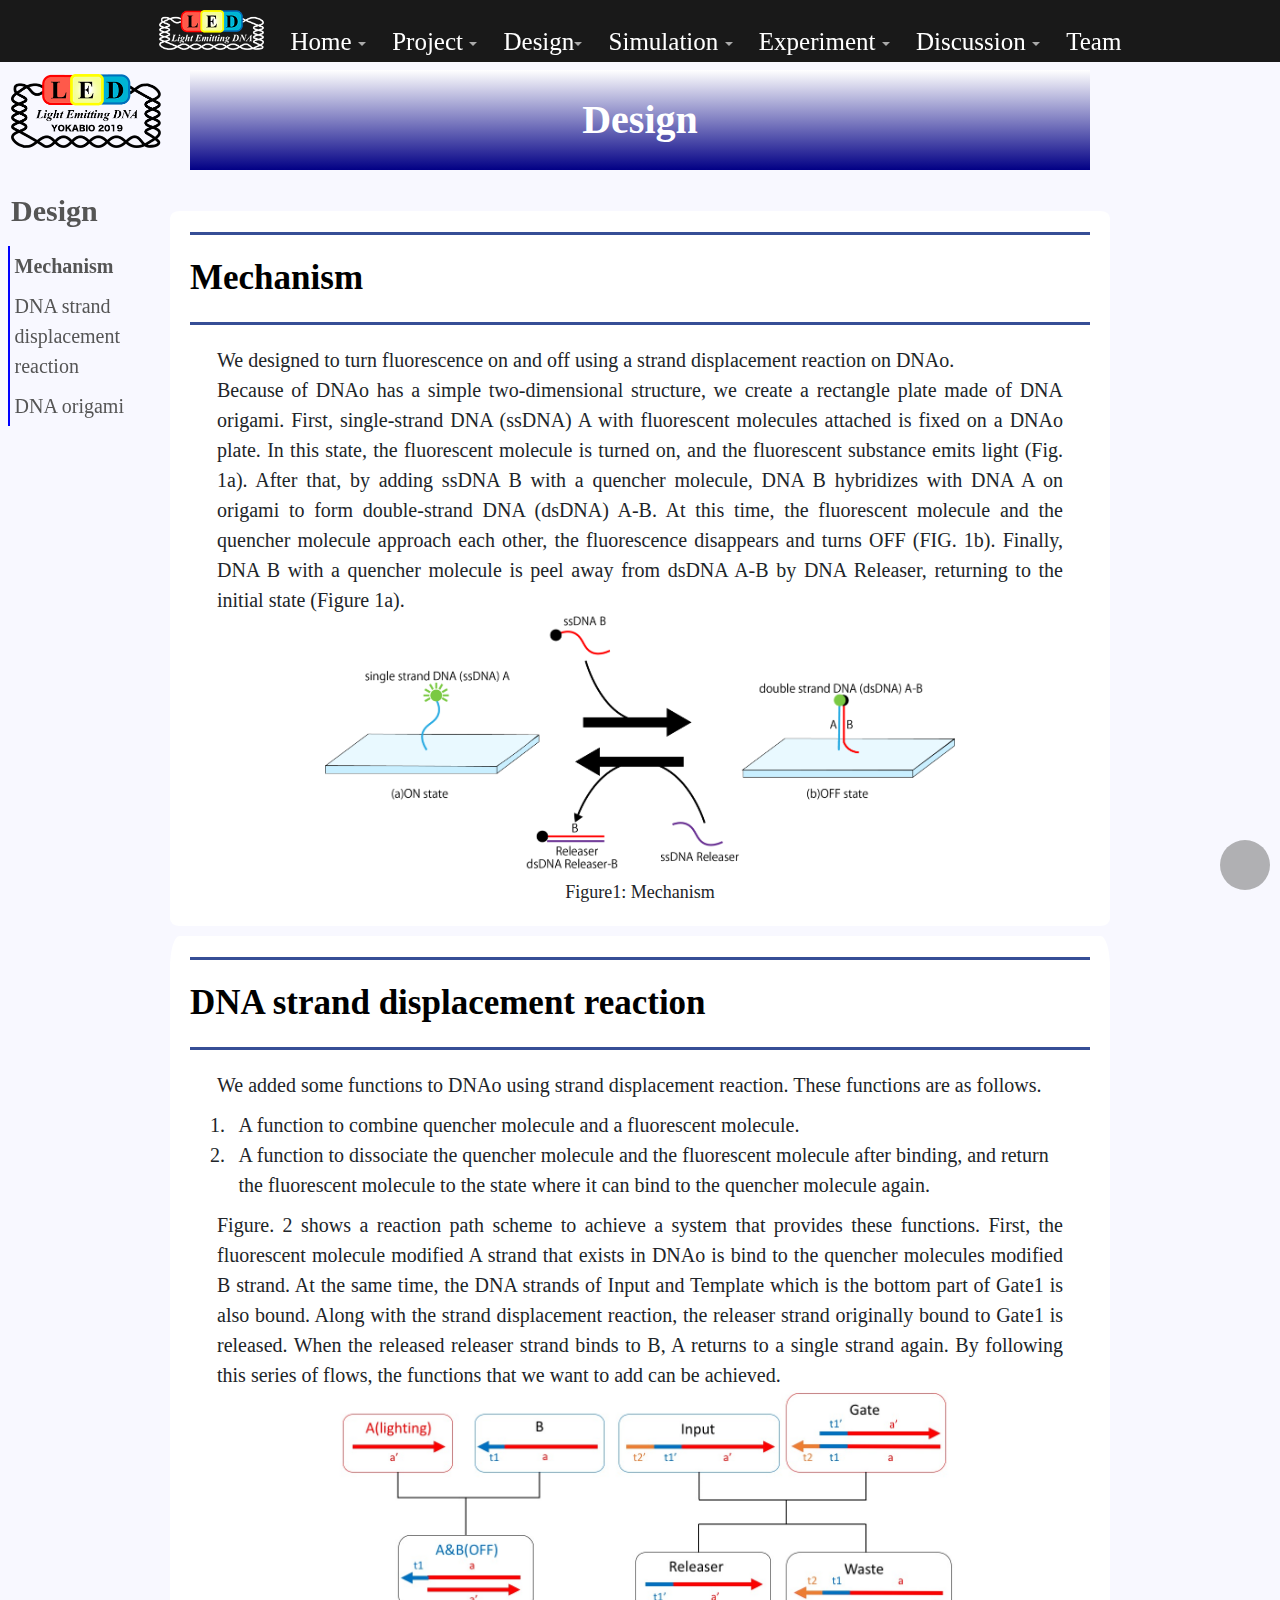
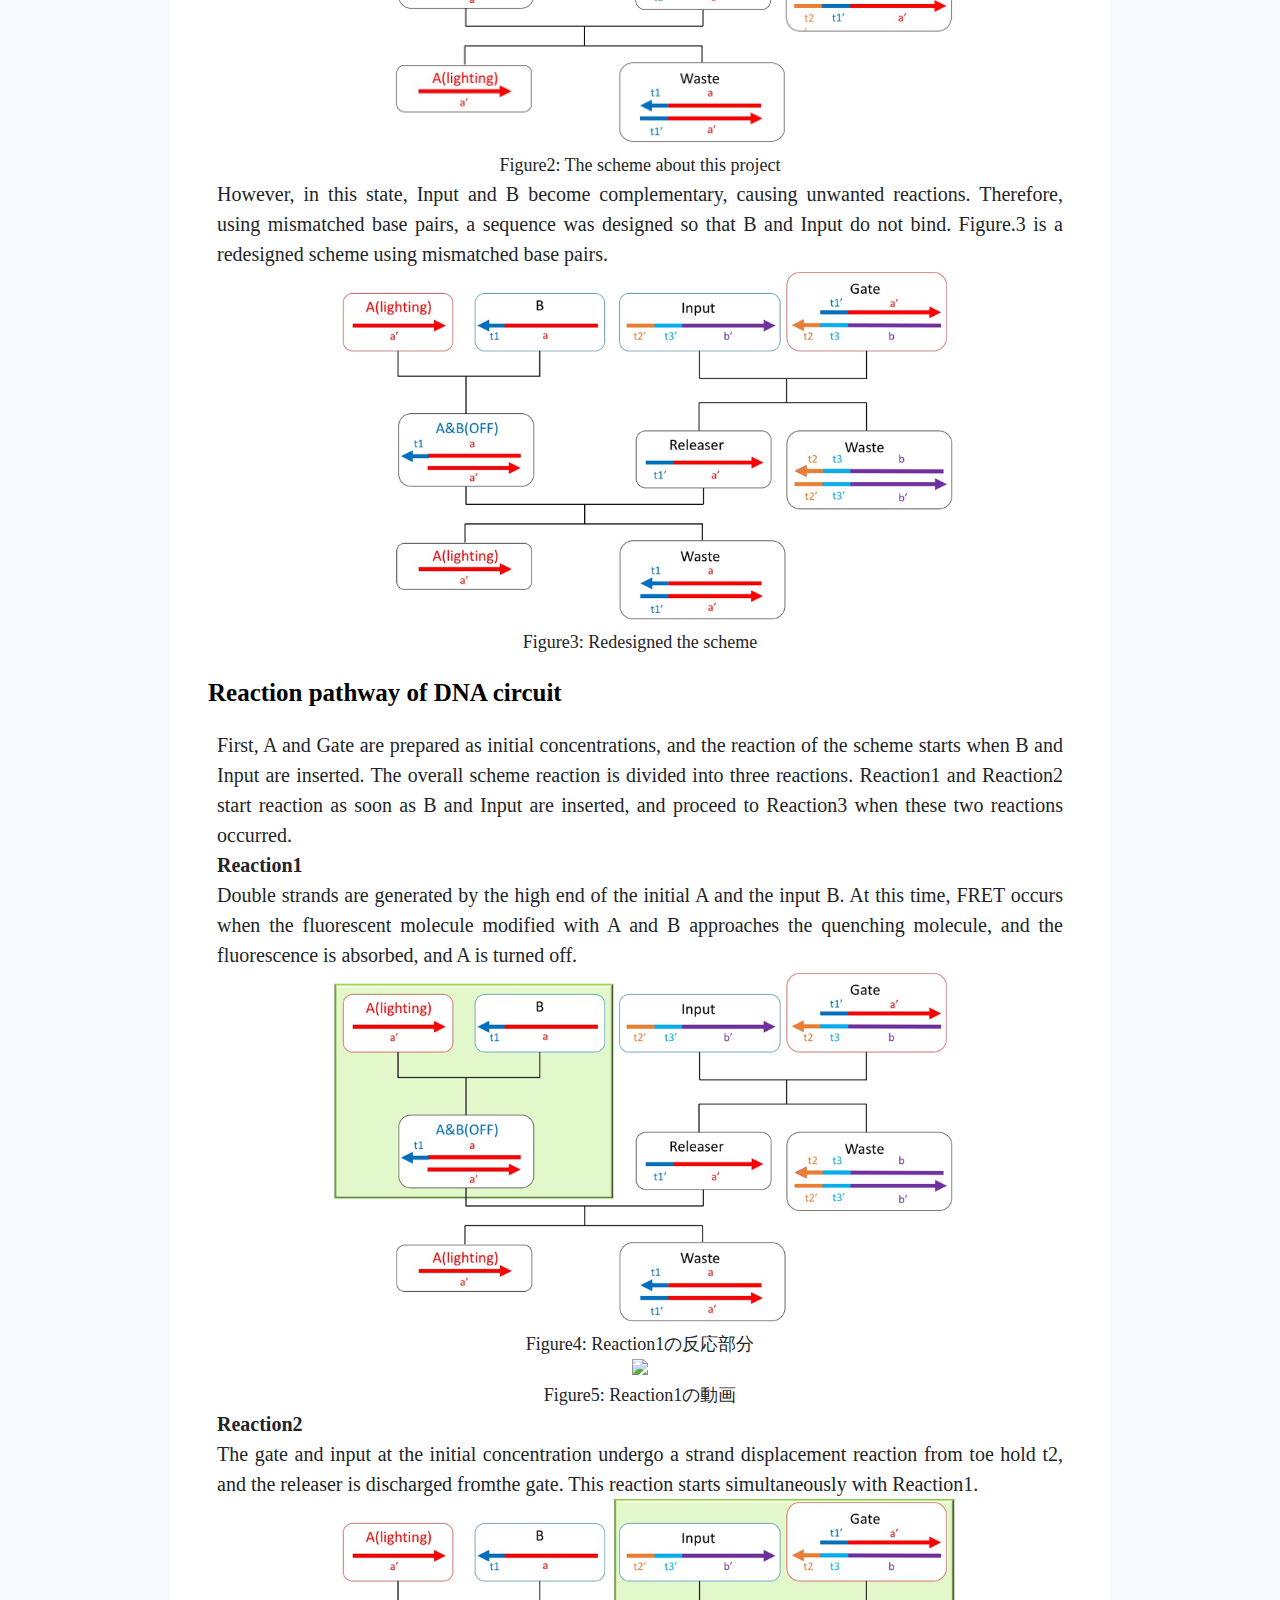
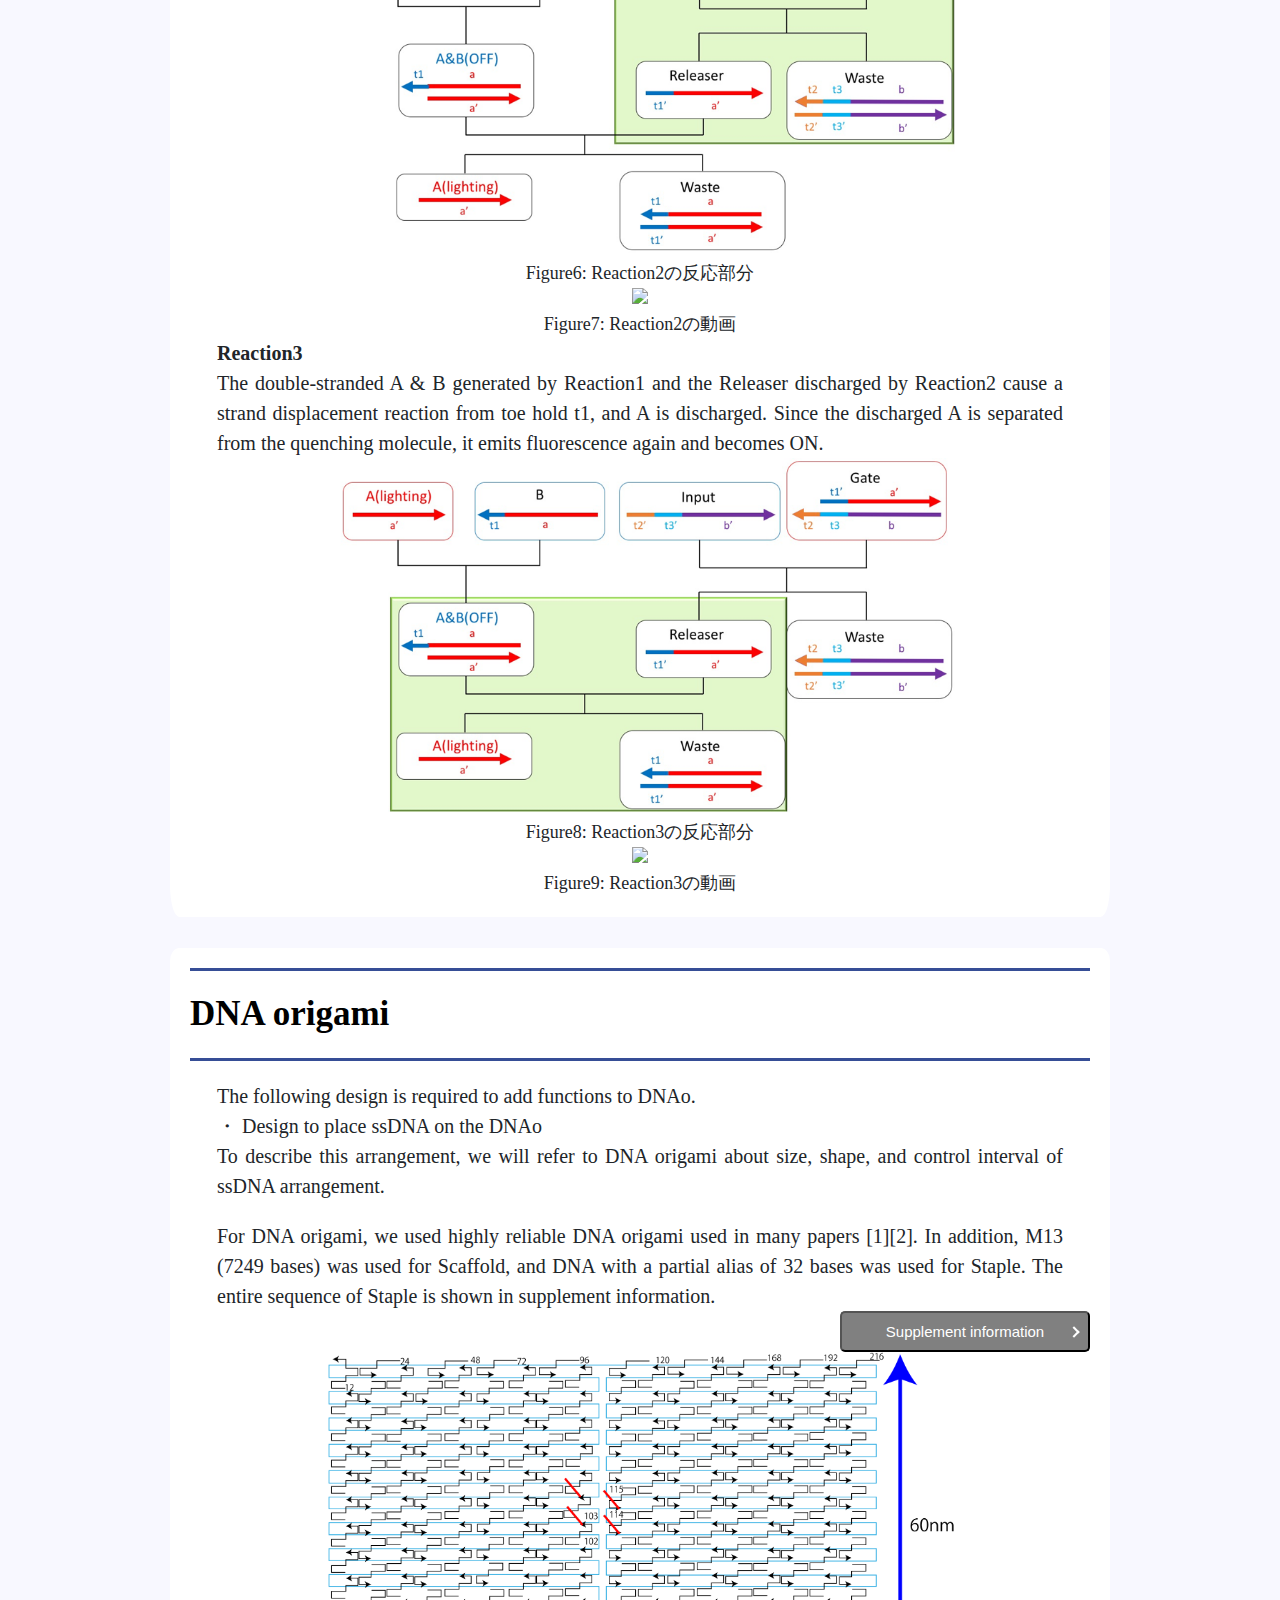
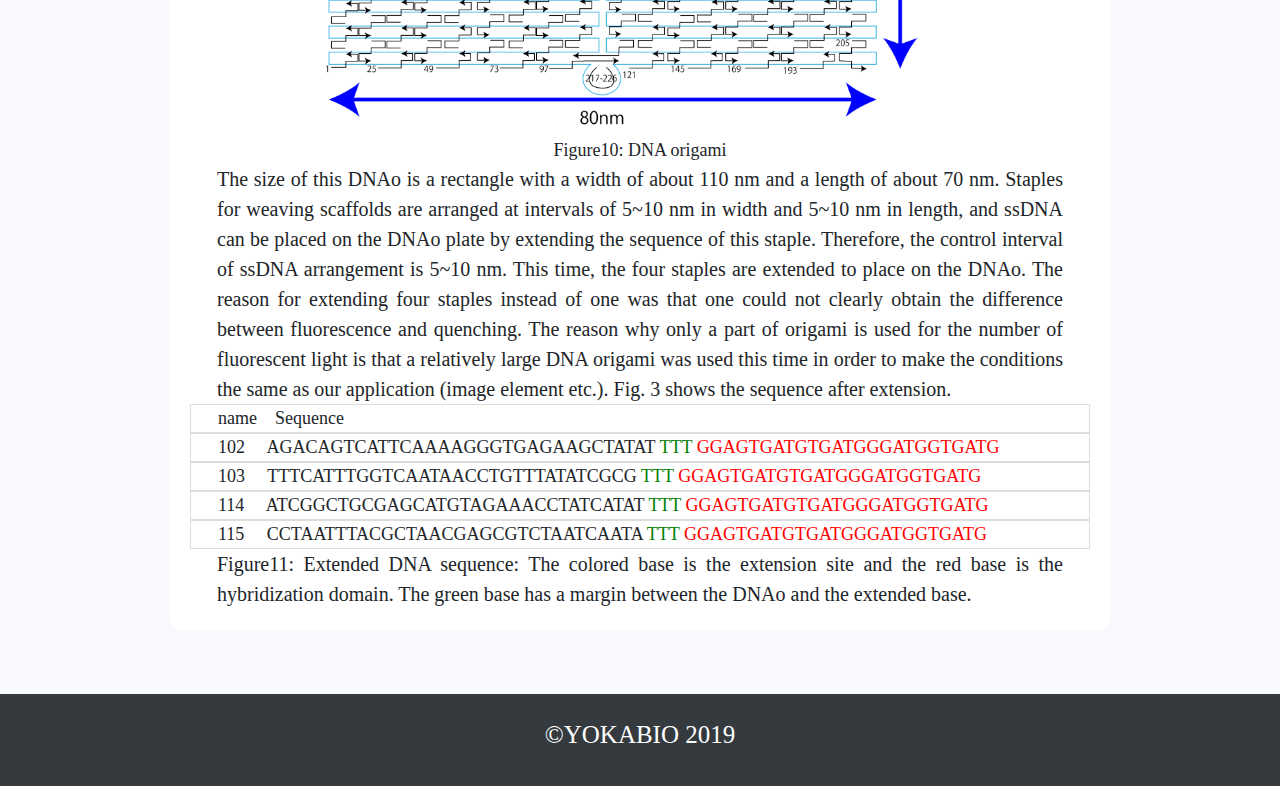
==== commit f496784b: "Add files via upload" ====
--- a/Web/Design/Design.html
+++ b/Web/Design/Design.html
@@ -184,7 +184,7 @@
 		<h2>Reaction pathway of DNA circuit</h2>
 		<p>First, A and Gate are prepared as initial concentrations, and the reaction of the scheme starts when B and Input are inserted. The overall scheme reaction is divided into three reactions. Reaction1 and Reaction2 start reaction as soon as B and Input are inserted, and proceed to Reaction3 when these two reactions occurred.</p>
 		<p><b>Reaction1</b></p>
-		<p>初期濃度であるAと投入したBがハイブリダイゼーションすることによって二本鎖が生じます。この時、AとBに修飾された蛍光分子と消光分子が近づくことによってFRETが生じ、蛍光が吸収され、AはOFF状態となります。</p>
+		<p>Double strands are generated by the high end of the initial A and the input B. At this time, FRET occurs when the fluorescent molecule modified with A and B approaches the quenching molecule, and the fluorescence is absorbed, and A is turned off.</p>
 		<div class="figure">
 			<img src="../img/DFigure5.png">
 			<p>Figure4: Reaction1の反応部分</p>
@@ -195,7 +195,7 @@
 		</div>
 							
 		<p><b>Reaction2</b></p>
-		<p>初期濃度にあるGateとInputがトーホールドt2から鎖置換反応をおこし、GateからReleaserが排出されます。この反応はReaction1と同時に始まります。</p>
+		<p>The gate and input at the initial concentration undergo a strand displacement reaction from toe hold t2, and the releaser is discharged fromthe gate. This reaction starts simultaneously with Reaction1.</p>
 		<div class="figure">
 			<img src="../img/DFigure6.png">
 			<p>Figure6: Reaction2の反応部分</p>
@@ -205,8 +205,8 @@
 			<p>Figure7: Reaction2の動画</p>
 		</div>
 							
-		<p><b>Reaction2</b></p>
-		<p> Reaction1で生成された二本鎖A&Bと、Reaction2で排出されたReleaserがトーホールドt1から鎖置換反応を起こし、Aが排出されます。排出されたAは消光分子から離れるため、再び蛍光を発し、ON状態となります。</p>
+		<p><b>Reaction3</b></p>
+		<p>The double-stranded A & B generated by Reaction1 and the Releaser discharged by Reaction2 cause a strand displacement reaction from toe hold t1, and A is discharged. Since the discharged A is separated from the quenching molecule, it emits fluorescence again and becomes ON.</p>
 		<div class="figure">
 			<img src="../img/DFigure7.png">
 			<p>Figure8: Reaction3の反応部分</p>
@@ -248,7 +248,7 @@
 			<p>114&emsp;	ATCGGCTGCGAGCATGTAGAAACCTATCATAT <font color="green">TTT</font> <font color="red">GGAGTGATGTGATGGGATGGTGATG</font></p>
 			<p>115&emsp;	CCTAATTTACGCTAACGAGCGTCTAATCAATA <font color="green">TTT</font> <font color="red">GGAGTGATGTGATGGGATGGTGATG</font></p>
 		</div>
-		<p>figure3: Extended DNA sequence: The colored base is the extension site and the red base is the hybridization domain. The green base has a margin between the DNAo and the extended base.</p>
+		<p>Figure11: Extended DNA sequence: The colored base is the extension site and the red base is the hybridization domain. The green base has a margin between the DNAo and the extended base.</p>
 	</div>
 	</main>
 
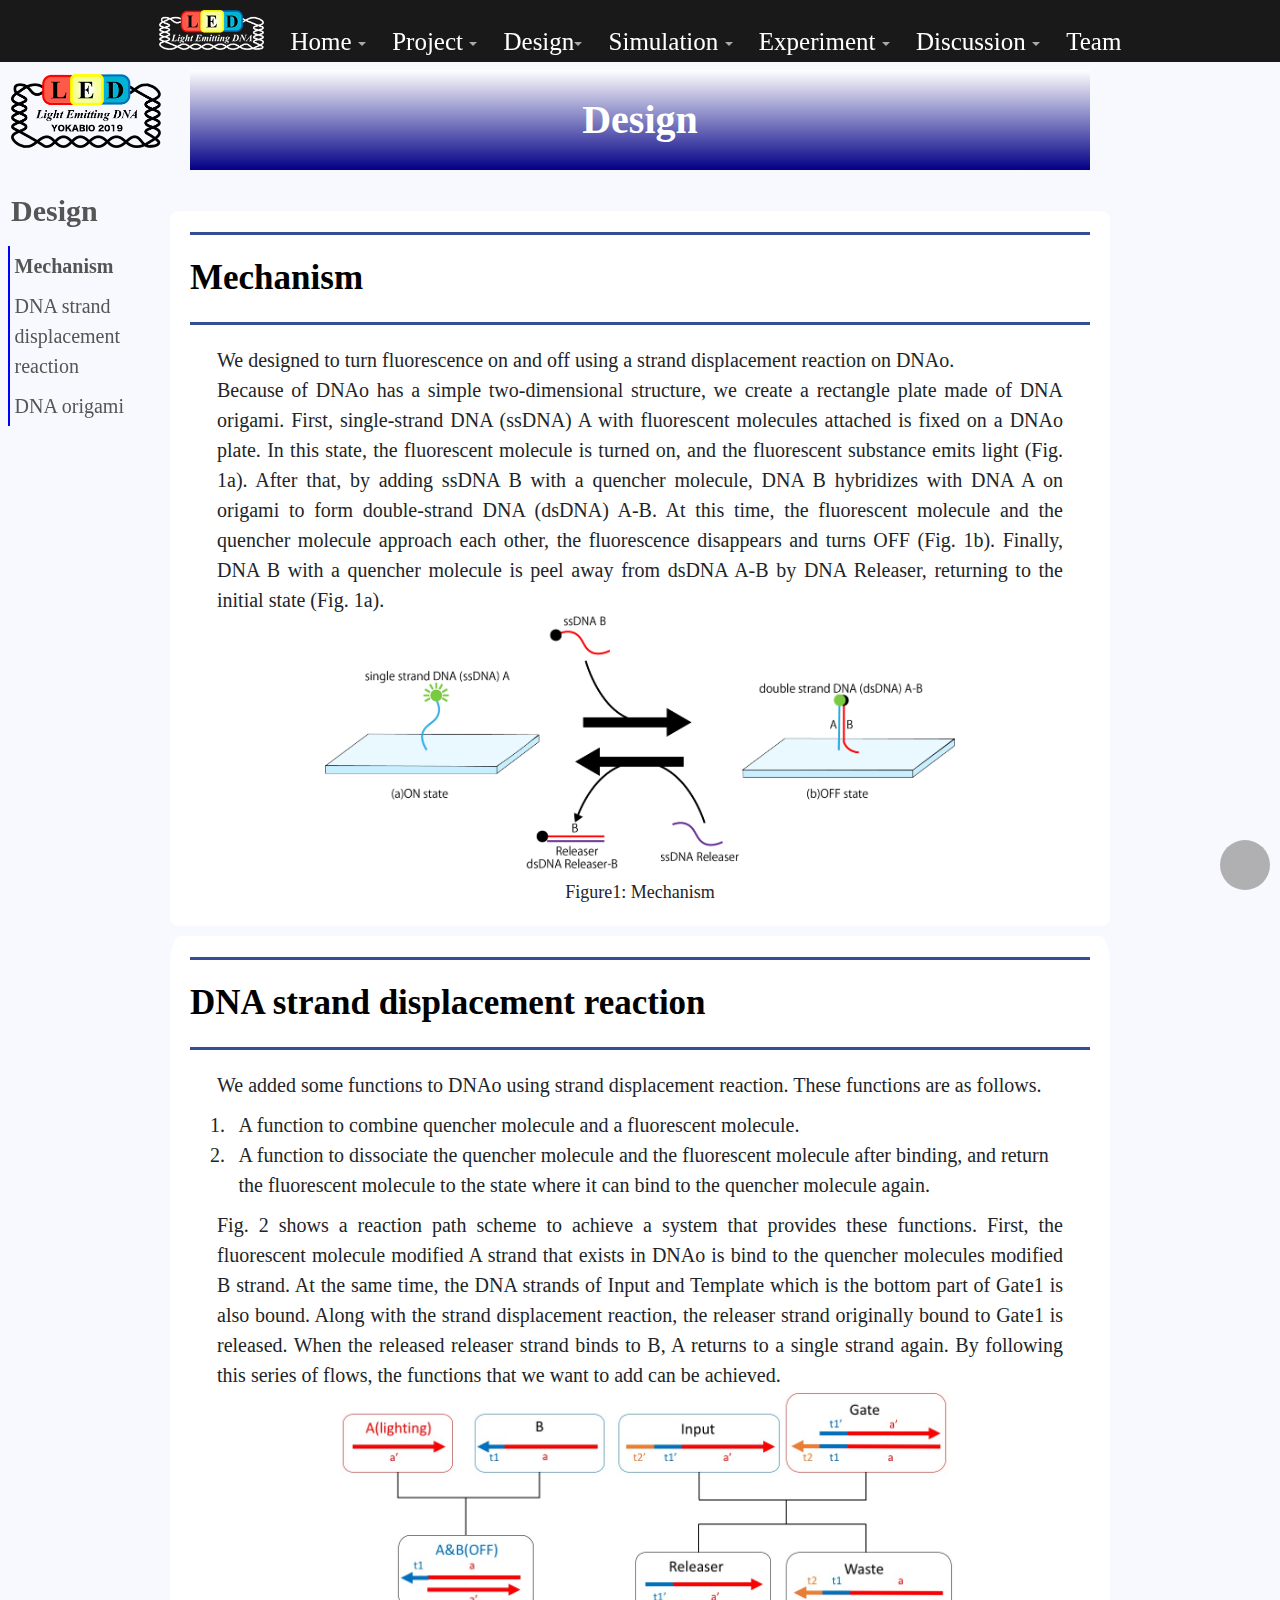
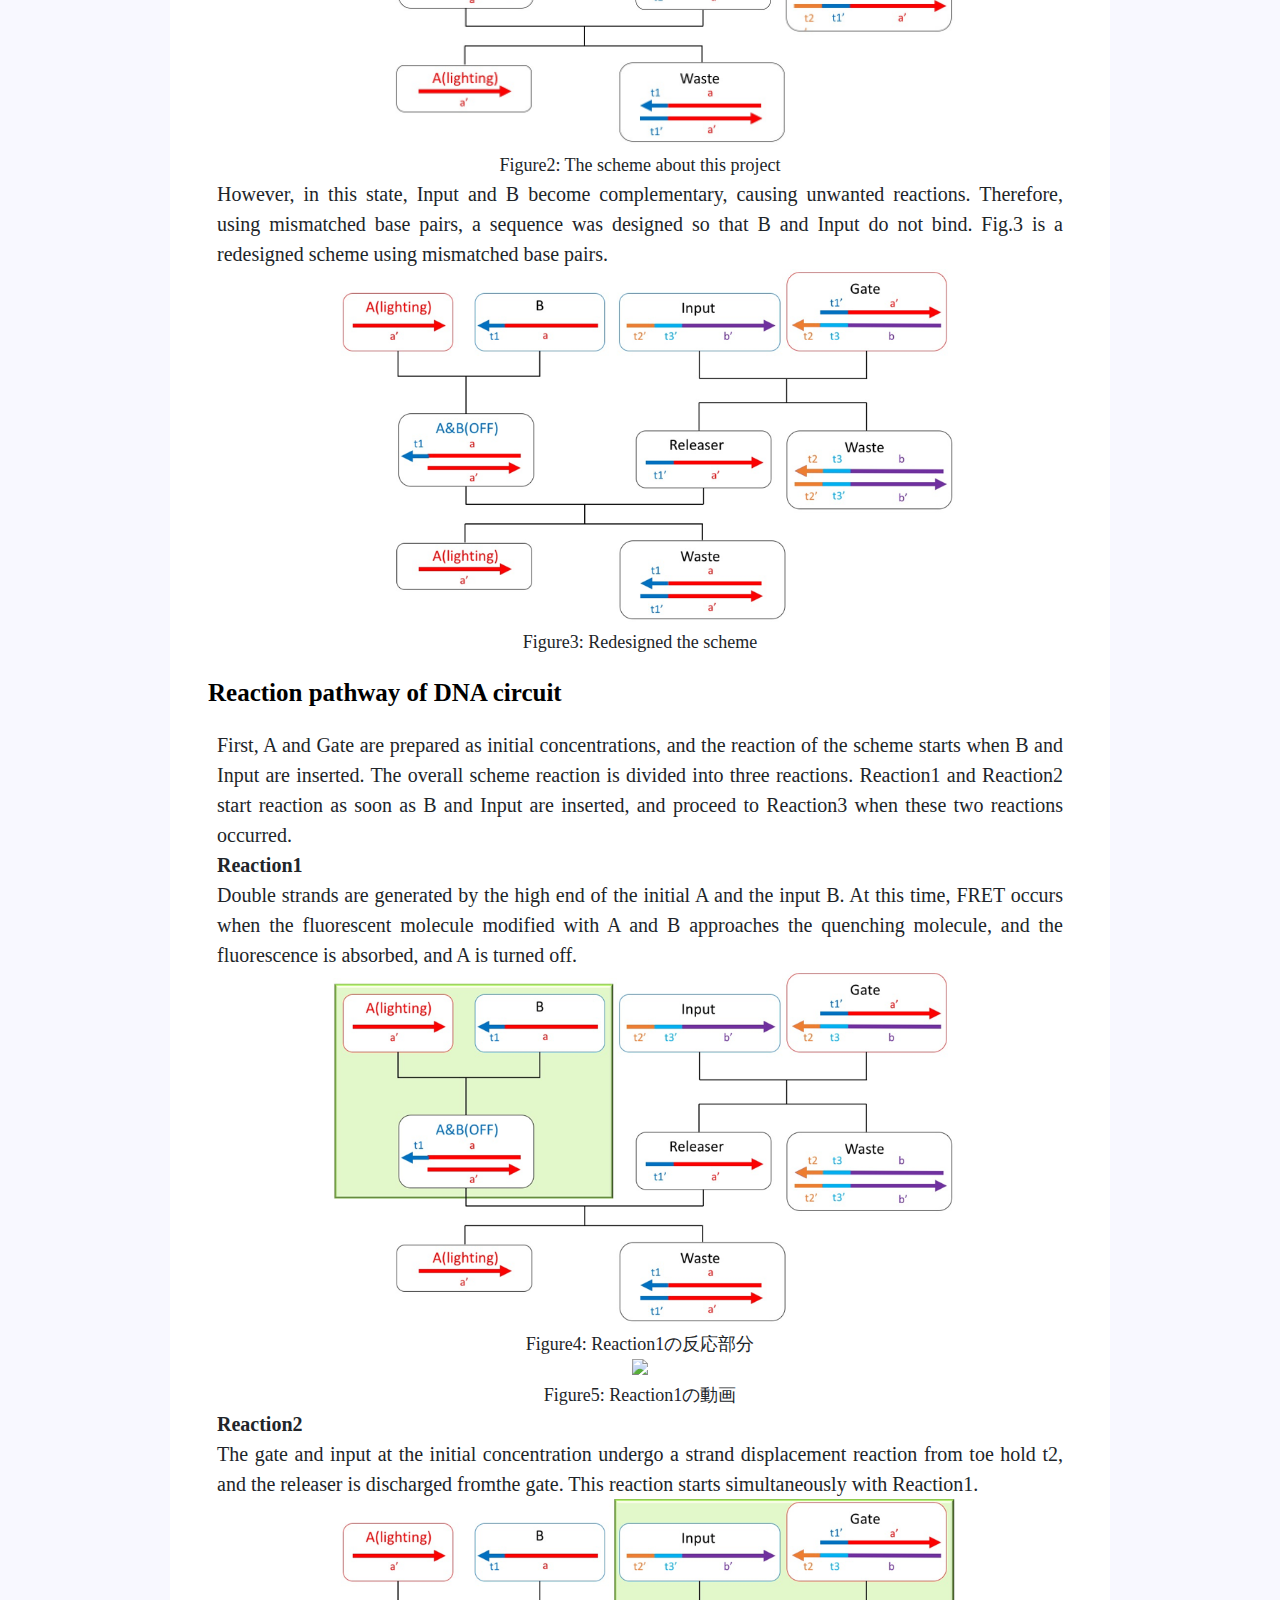
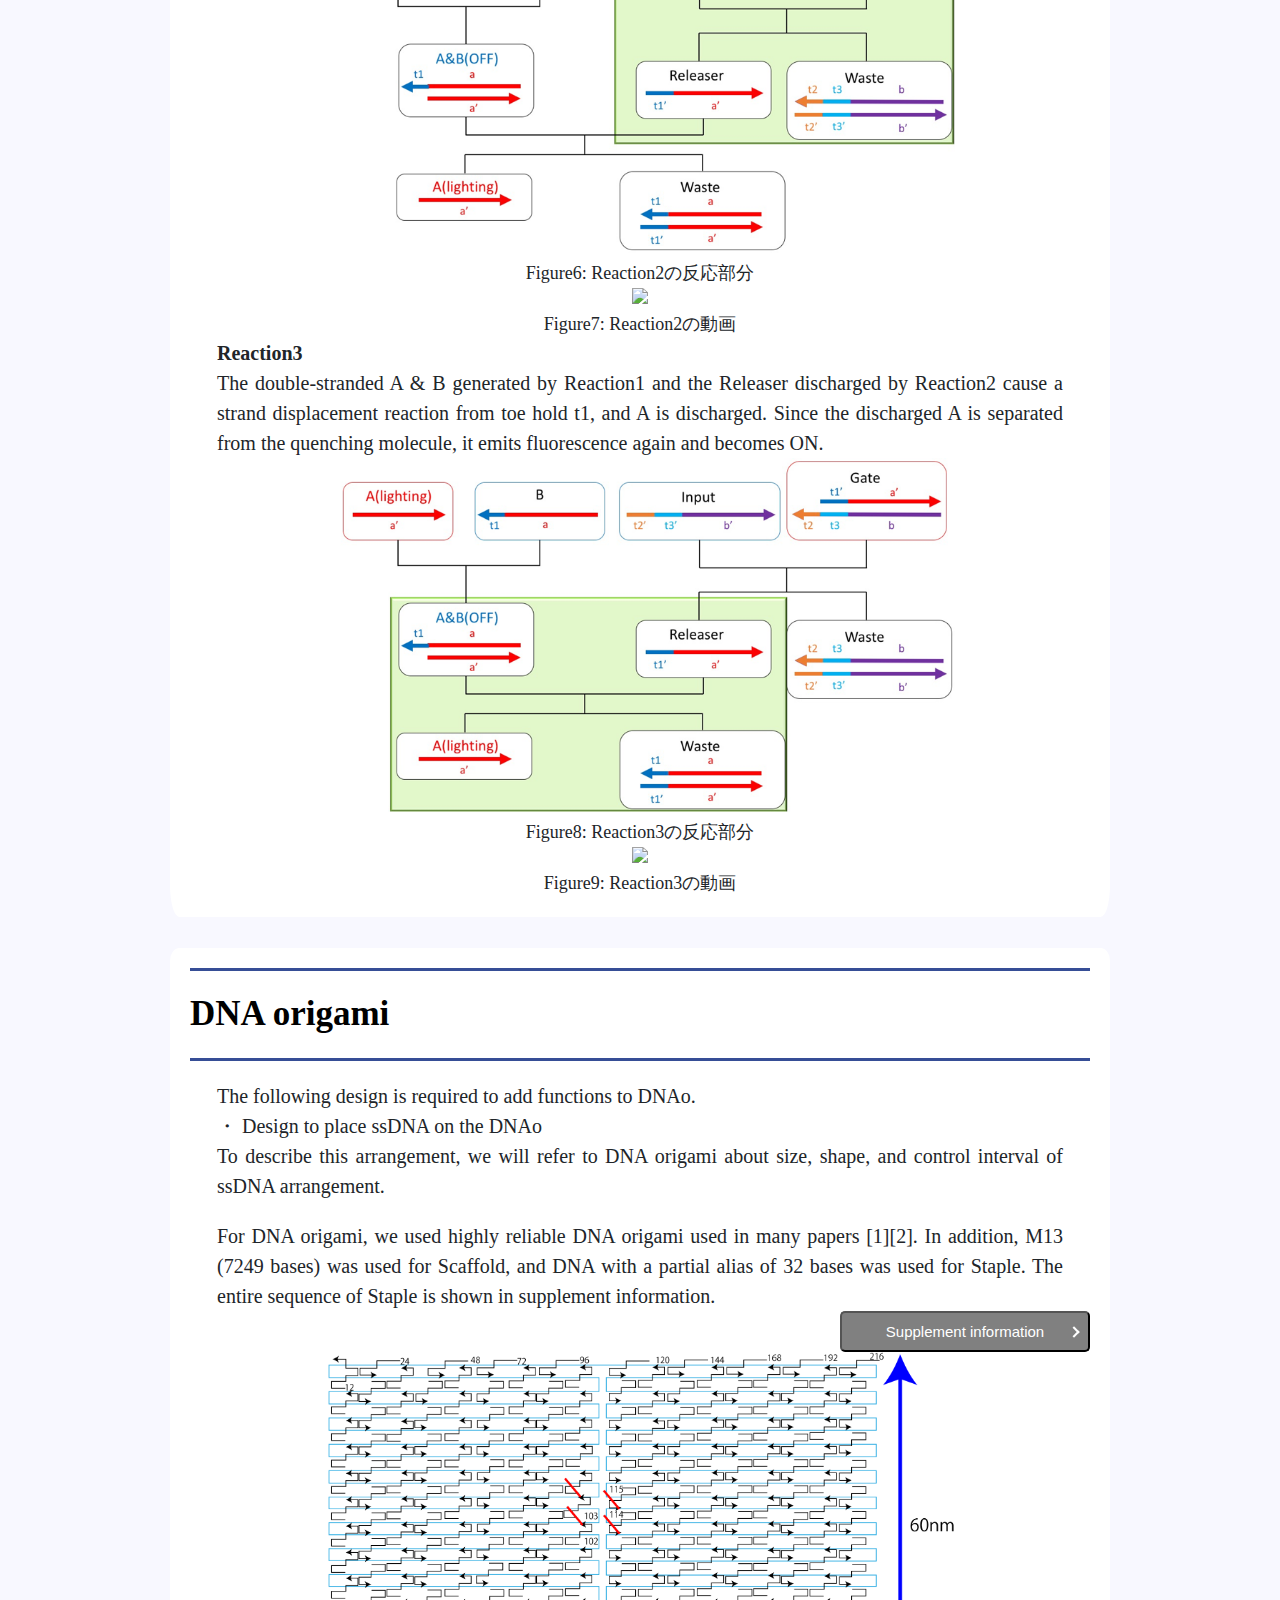
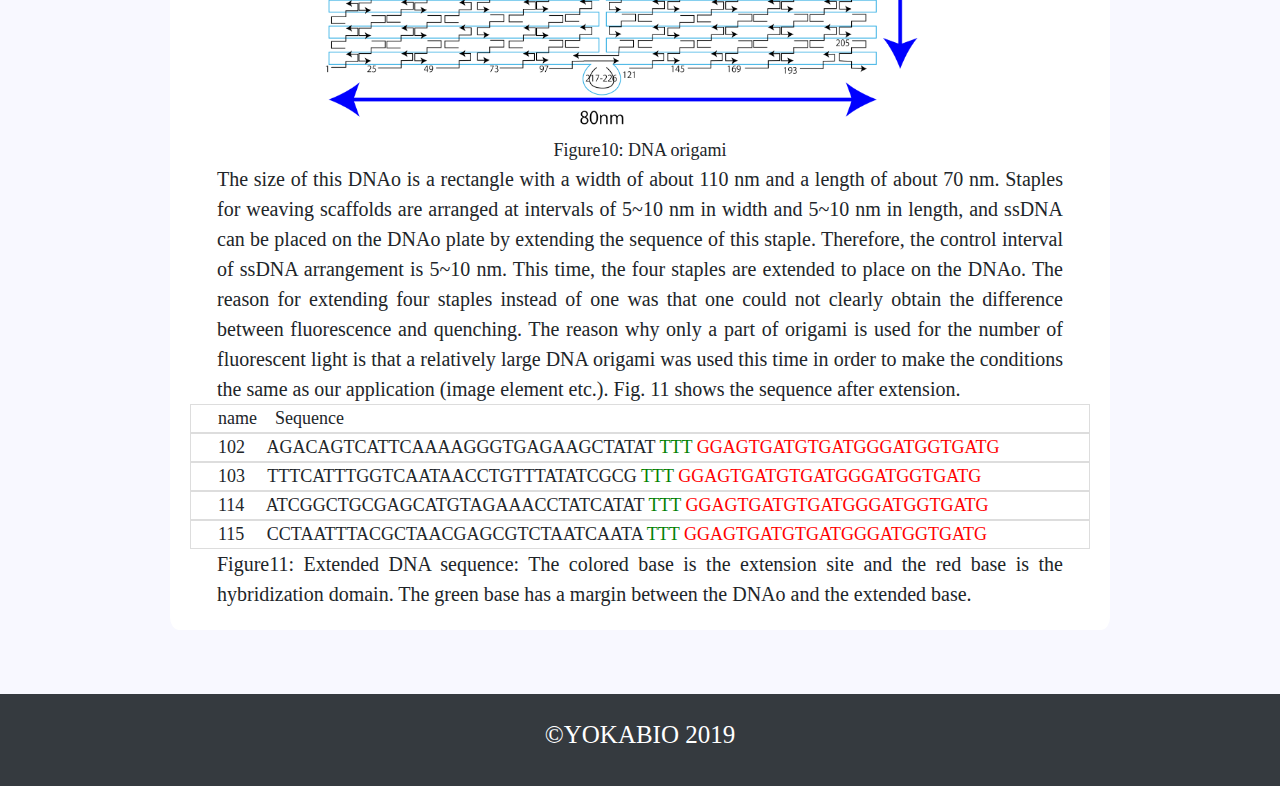
==== commit 1b7a4148: "Add files via upload" ====
--- a/Web/Design/Design.html
+++ b/Web/Design/Design.html
@@ -100,8 +100,8 @@
 				<a href="../Experiment/Experiment.html">Experiment <span class="caret"></span></a>
 				<div>
 				<ul>
-					<li><a href="../Experiment/Experiment.html#DNAo">DNA strand displacement reaction</a></li>
-					<li><a href="../Experiment/Experiment.html#DSDr">DNA origami</a></li>
+					<li><a href="../Experiment/Experiment.html#DNAo">DNA origami</a></li>
+					<li><a href="../Experiment/Experiment.html#DSDr">DNA strand displacement reaction</a></li>
 					<li><a href="../Experiment/Experiment.html#san">DNA strand displacement reaction on the DNA origami</a></li>
 				</ul>
 				</div>
@@ -110,6 +110,8 @@
 				<a href="../Discussion/Discussion.html">Discussion <span class="caret"></span></a>
 				<div>
 				<ul>
+					<li><a href="../Discussion/Discussion.html#Summary">Summary</a></li>
+					<li><a href="../Discussion/Discussion.html#eva">Evaluate our method</a></li>
 					<li><a href="../Discussion/Discussion.html#Future">Future</a></li>
 					<li><a href="../Discussion/Discussion.html#ELSI">ELSI</a></li>
 				</ul>
@@ -153,7 +155,7 @@
 		<h1>Mechanism</h1>
 		<div class="space"></div>
 		<p>We designed to turn fluorescence on and off using a strand displacement reaction on DNAo.</p>
-		<p>Because of DNAo has a simple two-dimensional structure, we create a rectangle plate made of DNA origami. First, single-strand DNA (ssDNA) A with fluorescent molecules attached is fixed on a DNAo plate. In this state, the fluorescent molecule is turned on, and the fluorescent substance emits light (Fig. 1a). After that, by adding ssDNA B with a quencher molecule, DNA B hybridizes with DNA A on origami to form double-strand DNA (dsDNA) A-B. At this time, the fluorescent molecule and the quencher molecule approach each other, the fluorescence disappears and turns OFF (FIG. 1b). Finally, DNA B with a quencher molecule is peel away from dsDNA A-B by DNA Releaser, returning to the initial state (Figure 1a).</p>
+		<p>Because of DNAo has a simple two-dimensional structure, we create a rectangle plate made of DNA origami. First, single-strand DNA (ssDNA) A with fluorescent molecules attached is fixed on a DNAo plate. In this state, the fluorescent molecule is turned on, and the fluorescent substance emits light (Fig. 1a). After that, by adding ssDNA B with a quencher molecule, DNA B hybridizes with DNA A on origami to form double-strand DNA (dsDNA) A-B. At this time, the fluorescent molecule and the quencher molecule approach each other, the fluorescence disappears and turns OFF (Fig. 1b). Finally, DNA B with a quencher molecule is peel away from dsDNA A-B by DNA Releaser, returning to the initial state (Fig. 1a).</p>
 							
 		<div class="figure">
 			<img src="../img/DFigure1.png">
@@ -169,14 +171,14 @@
 			<li>A function to combine quencher molecule and a fluorescent molecule.</li>
 			<li>A function to dissociate the quencher molecule and the fluorescent molecule after binding, and return the fluorescent molecule to the state where it can bind to the quencher molecule again.</li>
 		</ol>
-		<p>Figure. 2 shows a reaction path scheme to achieve a system that provides these functions. First, the fluorescent molecule modified A strand that exists in DNAo is bind to the quencher molecules modified B strand. At the same time, the DNA strands of Input and Template which is the bottom part of Gate1 is also bound. Along with the strand displacement reaction, the releaser strand originally bound to Gate1 is released. When the released releaser strand binds to B, A returns to a single strand again. By following this series of flows, the functions that we want to add can be achieved.</p>
+		<p>Fig. 2 shows a reaction path scheme to achieve a system that provides these functions. First, the fluorescent molecule modified A strand that exists in DNAo is bind to the quencher molecules modified B strand. At the same time, the DNA strands of Input and Template which is the bottom part of Gate1 is also bound. Along with the strand displacement reaction, the releaser strand originally bound to Gate1 is released. When the released releaser strand binds to B, A returns to a single strand again. By following this series of flows, the functions that we want to add can be achieved.</p>
 							
 		<div class="figure">
 			<img src="../img/DFigure4.png">
 			<p>Figure2: The scheme about this project</p>
 		</div>
 							
-		<p>However, in this state, Input and B become complementary, causing unwanted reactions. Therefore, using mismatched base pairs, a sequence was designed so that B and Input do not bind. Figure.3 is a redesigned scheme using mismatched base pairs. </p>
+		<p>However, in this state, Input and B become complementary, causing unwanted reactions. Therefore, using mismatched base pairs, a sequence was designed so that B and Input do not bind. Fig.3 is a redesigned scheme using mismatched base pairs. </p>
 		<div class="figure">
 			<img src="../img/DFigure3.png">
 			<p>Figure3: Redesigned the scheme</p>
@@ -239,7 +241,7 @@
 			<p>Figure10: DNA origami</p>
 		</div>
 							
-		<p>The size of this DNAo is a rectangle with a width of about 110 nm and a length of about 70 nm. Staples for weaving scaffolds are arranged at intervals of 5~10 nm in width and 5~10 nm in length, and ssDNA can be placed on the DNAo plate by extending the sequence of this staple. Therefore, the control interval of ssDNA arrangement is 5~10 nm. This time, the four staples are extended to place on the DNAo. The reason for extending four staples instead of one was that one could not clearly obtain the difference between fluorescence and quenching. The reason why only a part of origami is used for the number of fluorescent light is that a relatively large DNA origami was used this time in order to make the conditions the same as our application (image element etc.). Fig. 3 shows the sequence after extension.</p>
+		<p>The size of this DNAo is a rectangle with a width of about 110 nm and a length of about 70 nm. Staples for weaving scaffolds are arranged at intervals of 5~10 nm in width and 5~10 nm in length, and ssDNA can be placed on the DNAo plate by extending the sequence of this staple. Therefore, the control interval of ssDNA arrangement is 5~10 nm. This time, the four staples are extended to place on the DNAo. The reason for extending four staples instead of one was that one could not clearly obtain the difference between fluorescence and quenching. The reason why only a part of origami is used for the number of fluorescent light is that a relatively large DNA origami was used this time in order to make the conditions the same as our application (image element etc.). Fig. 11 shows the sequence after extension.</p>
 							
 		<div class="array">
 			<p>name&emsp;Sequence</p>
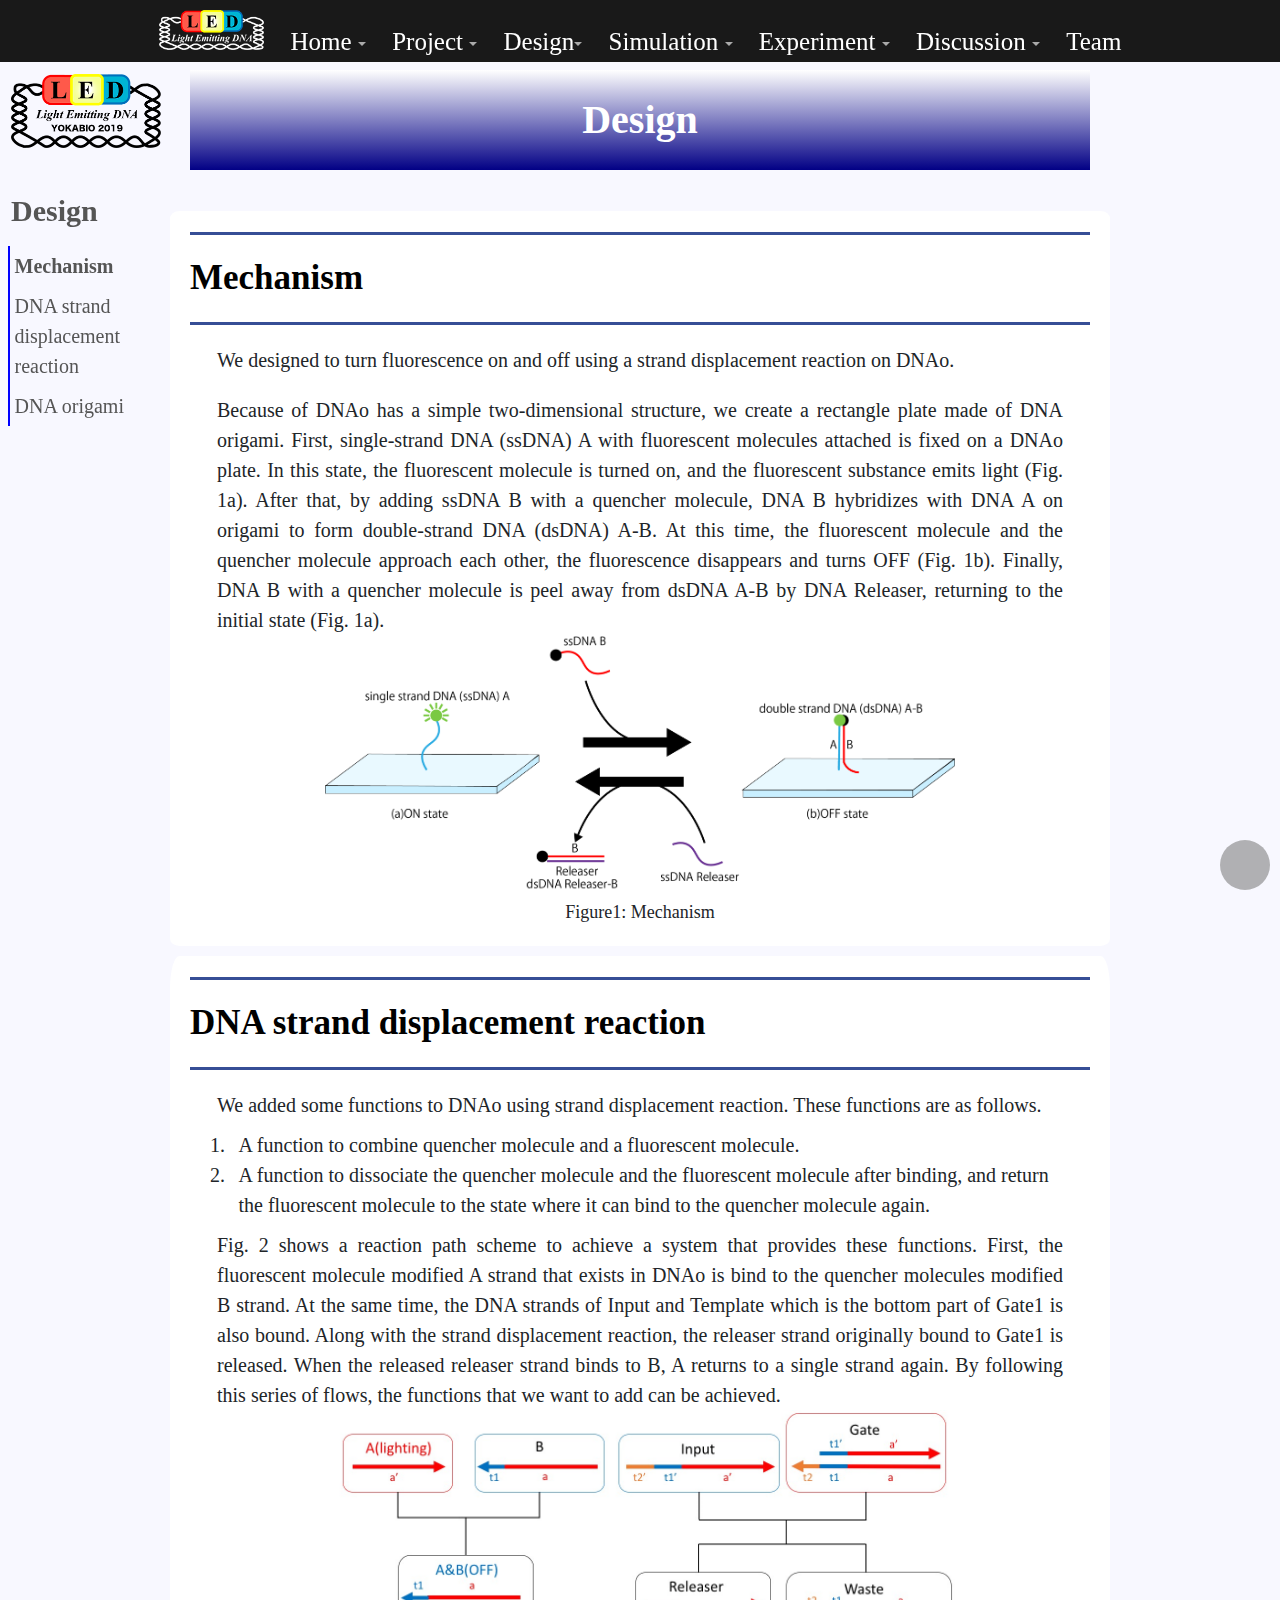
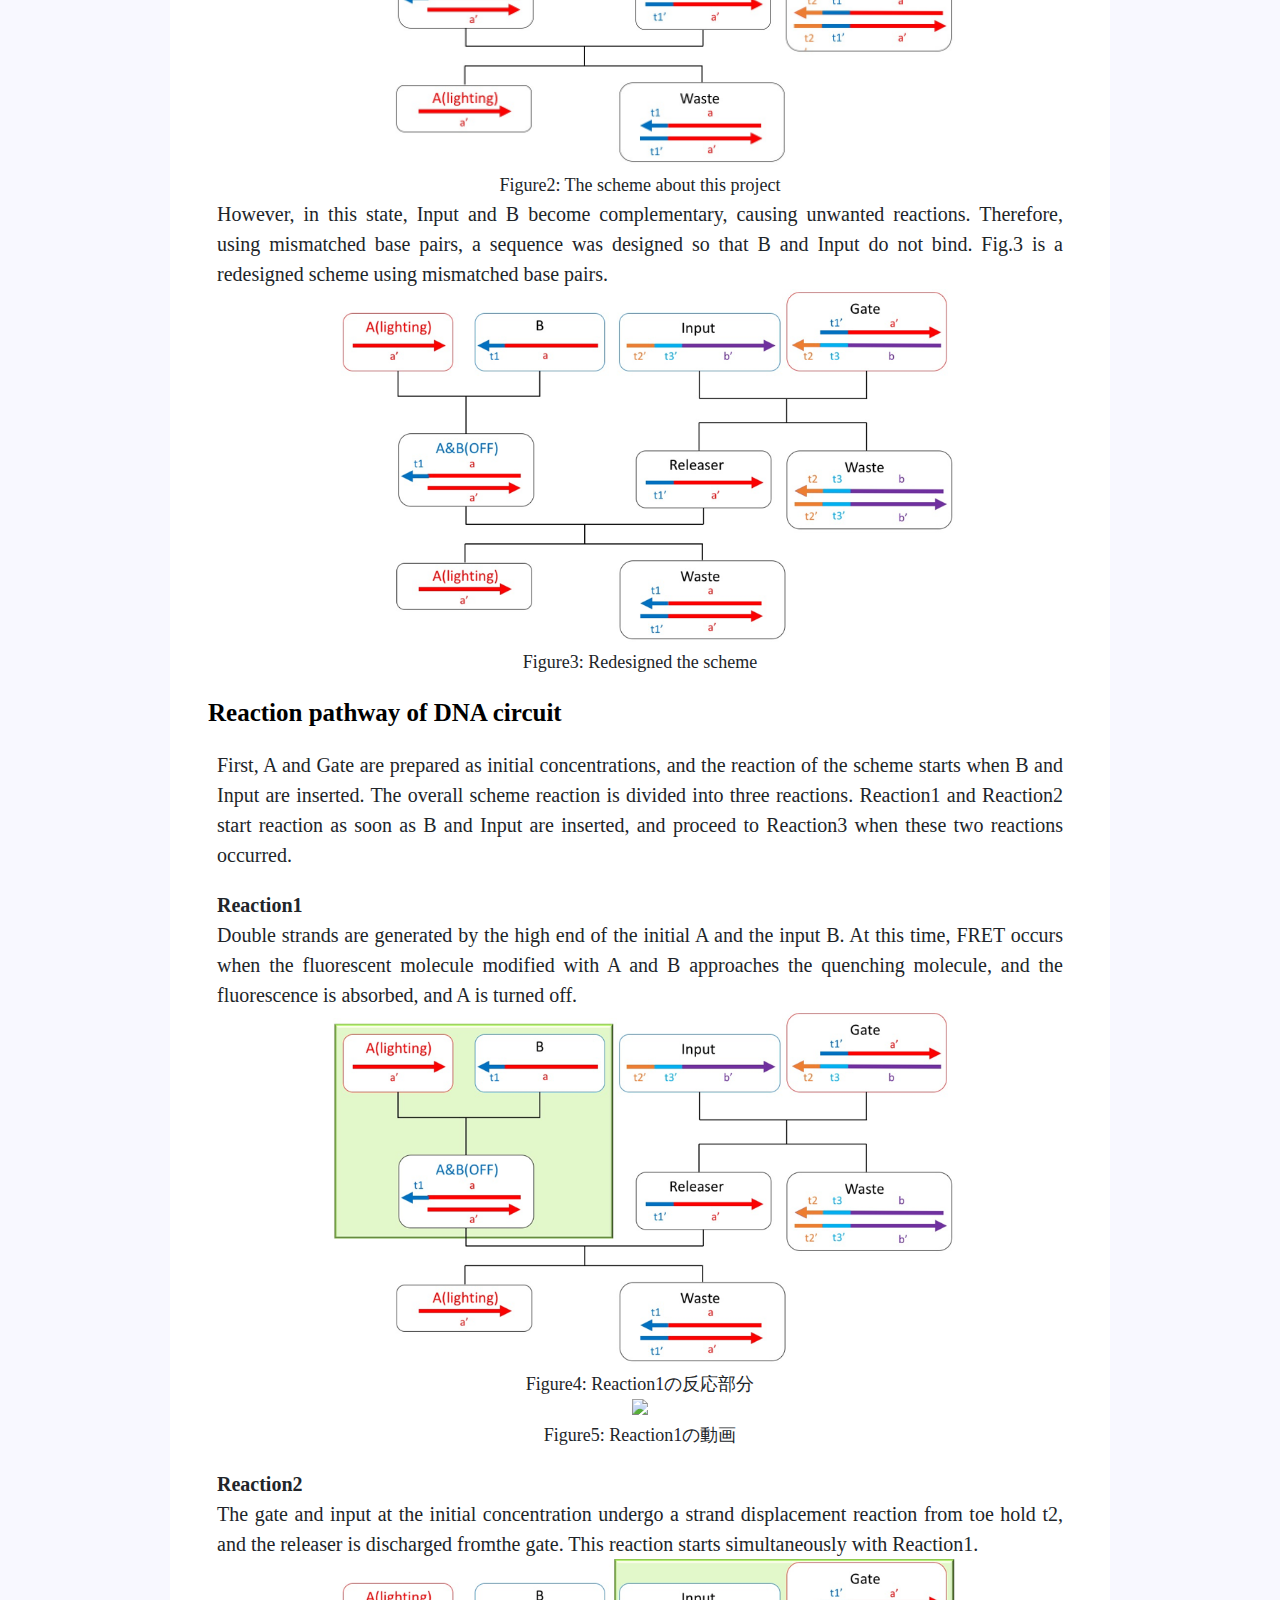
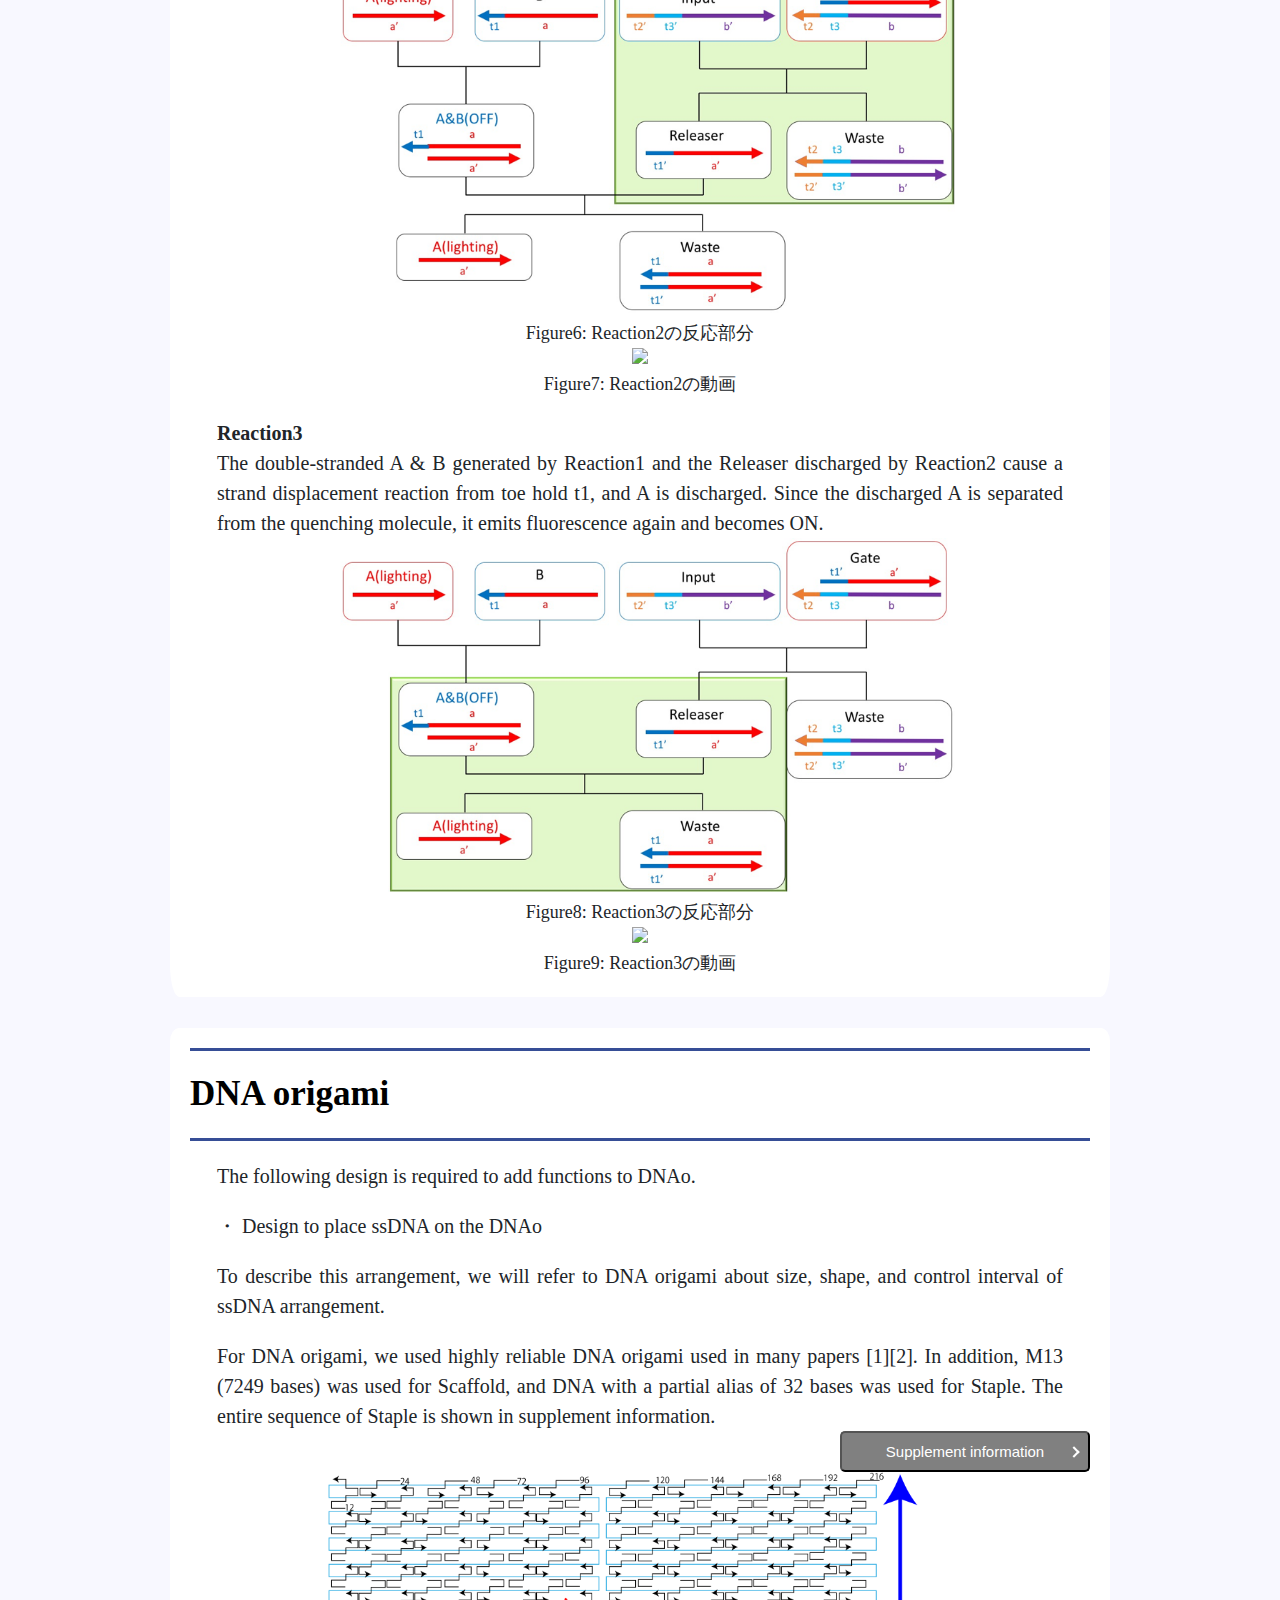
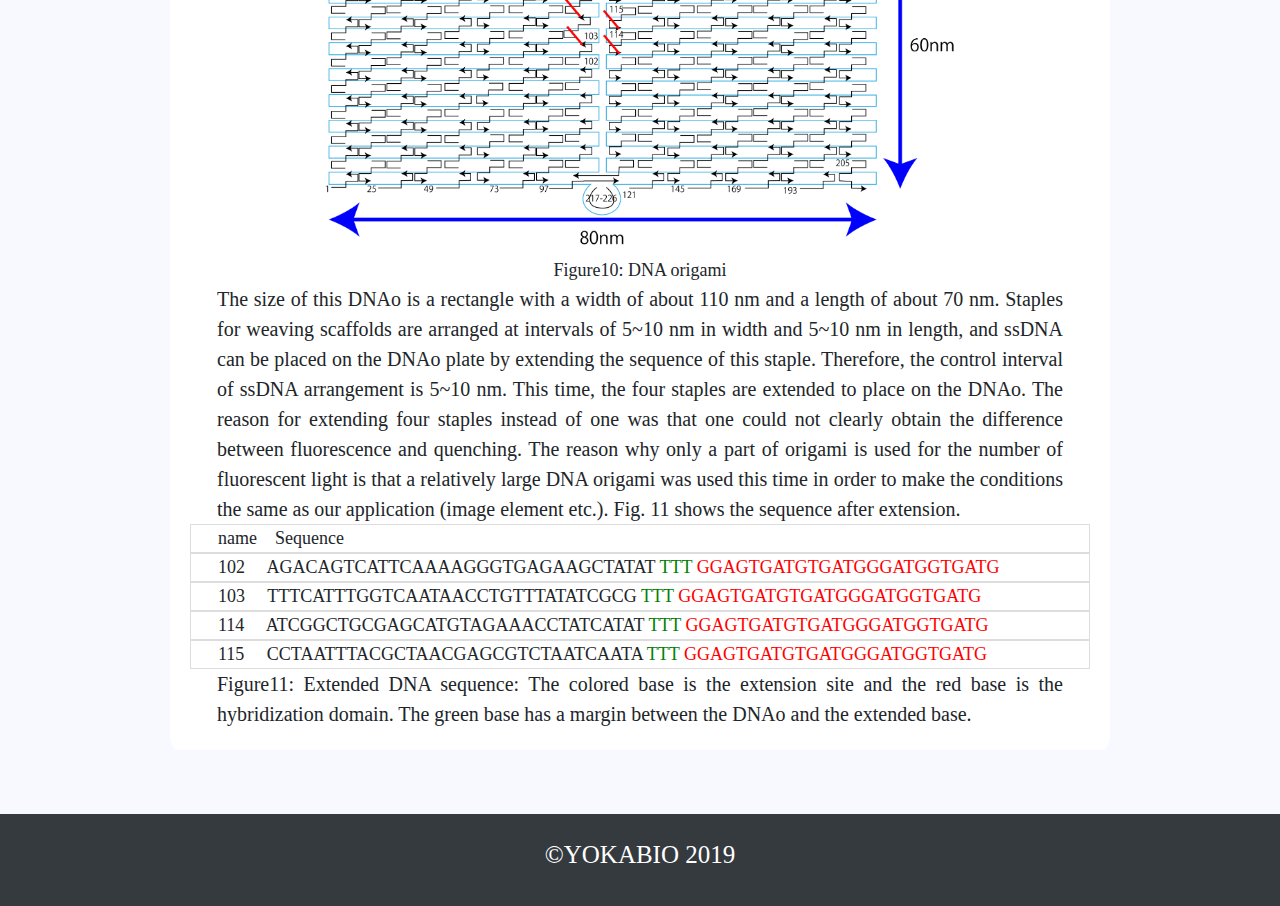
==== commit 644102bf: "Add files via upload" ====
--- a/Web/Design/Design.html
+++ b/Web/Design/Design.html
@@ -155,6 +155,7 @@
 		<h1>Mechanism</h1>
 		<div class="space"></div>
 		<p>We designed to turn fluorescence on and off using a strand displacement reaction on DNAo.</p>
+		<div class="space"></div>
 		<p>Because of DNAo has a simple two-dimensional structure, we create a rectangle plate made of DNA origami. First, single-strand DNA (ssDNA) A with fluorescent molecules attached is fixed on a DNAo plate. In this state, the fluorescent molecule is turned on, and the fluorescent substance emits light (Fig. 1a). After that, by adding ssDNA B with a quencher molecule, DNA B hybridizes with DNA A on origami to form double-strand DNA (dsDNA) A-B. At this time, the fluorescent molecule and the quencher molecule approach each other, the fluorescence disappears and turns OFF (Fig. 1b). Finally, DNA B with a quencher molecule is peel away from dsDNA A-B by DNA Releaser, returning to the initial state (Fig. 1a).</p>
 							
 		<div class="figure">
@@ -185,6 +186,7 @@
 		</div>
 		<h2>Reaction pathway of DNA circuit</h2>
 		<p>First, A and Gate are prepared as initial concentrations, and the reaction of the scheme starts when B and Input are inserted. The overall scheme reaction is divided into three reactions. Reaction1 and Reaction2 start reaction as soon as B and Input are inserted, and proceed to Reaction3 when these two reactions occurred.</p>
+		<div class="space"></div>
 		<p><b>Reaction1</b></p>
 		<p>Double strands are generated by the high end of the initial A and the input B. At this time, FRET occurs when the fluorescent molecule modified with A and B approaches the quenching molecule, and the fluorescence is absorbed, and A is turned off.</p>
 		<div class="figure">
@@ -195,7 +197,7 @@
 			<img src="../img/DVideo1.mp4">
 			<p>Figure5: Reaction1の動画</p>
 		</div>
-							
+		<div class="space"></div>
 		<p><b>Reaction2</b></p>
 		<p>The gate and input at the initial concentration undergo a strand displacement reaction from toe hold t2, and the releaser is discharged fromthe gate. This reaction starts simultaneously with Reaction1.</p>
 		<div class="figure">
@@ -206,7 +208,7 @@
 			<img src="../img/DVideo2.mp4">
 			<p>Figure7: Reaction2の動画</p>
 		</div>
-							
+		<div class="space"></div>
 		<p><b>Reaction3</b></p>
 		<p>The double-stranded A & B generated by Reaction1 and the Releaser discharged by Reaction2 cause a strand displacement reaction from toe hold t1, and A is discharged. Since the discharged A is separated from the quenching molecule, it emits fluorescence again and becomes ON.</p>
 		<div class="figure">
@@ -226,7 +228,9 @@
 		<h1>DNA origami</h1>
 		<div class="space"></div>
 		<p>The following design is required to add functions to DNAo.</p>
+		<div class="space"></div>
 		<p>・ Design to place ssDNA on the DNAo</p>
+		<div class="space"></div>
 		<p>To describe this arrangement, we will refer to DNA origami about size, shape, and control interval of ssDNA arrangement.</p>
 		<div class="space"></div>
 		<p>For DNA origami, we used highly reliable DNA origami used in many papers [1][2]. In addition, M13 (7249 bases) was used for Scaffold, and DNA with a partial alias of 32 bases was used for Staple. The entire sequence of Staple is shown in supplement information.</p>
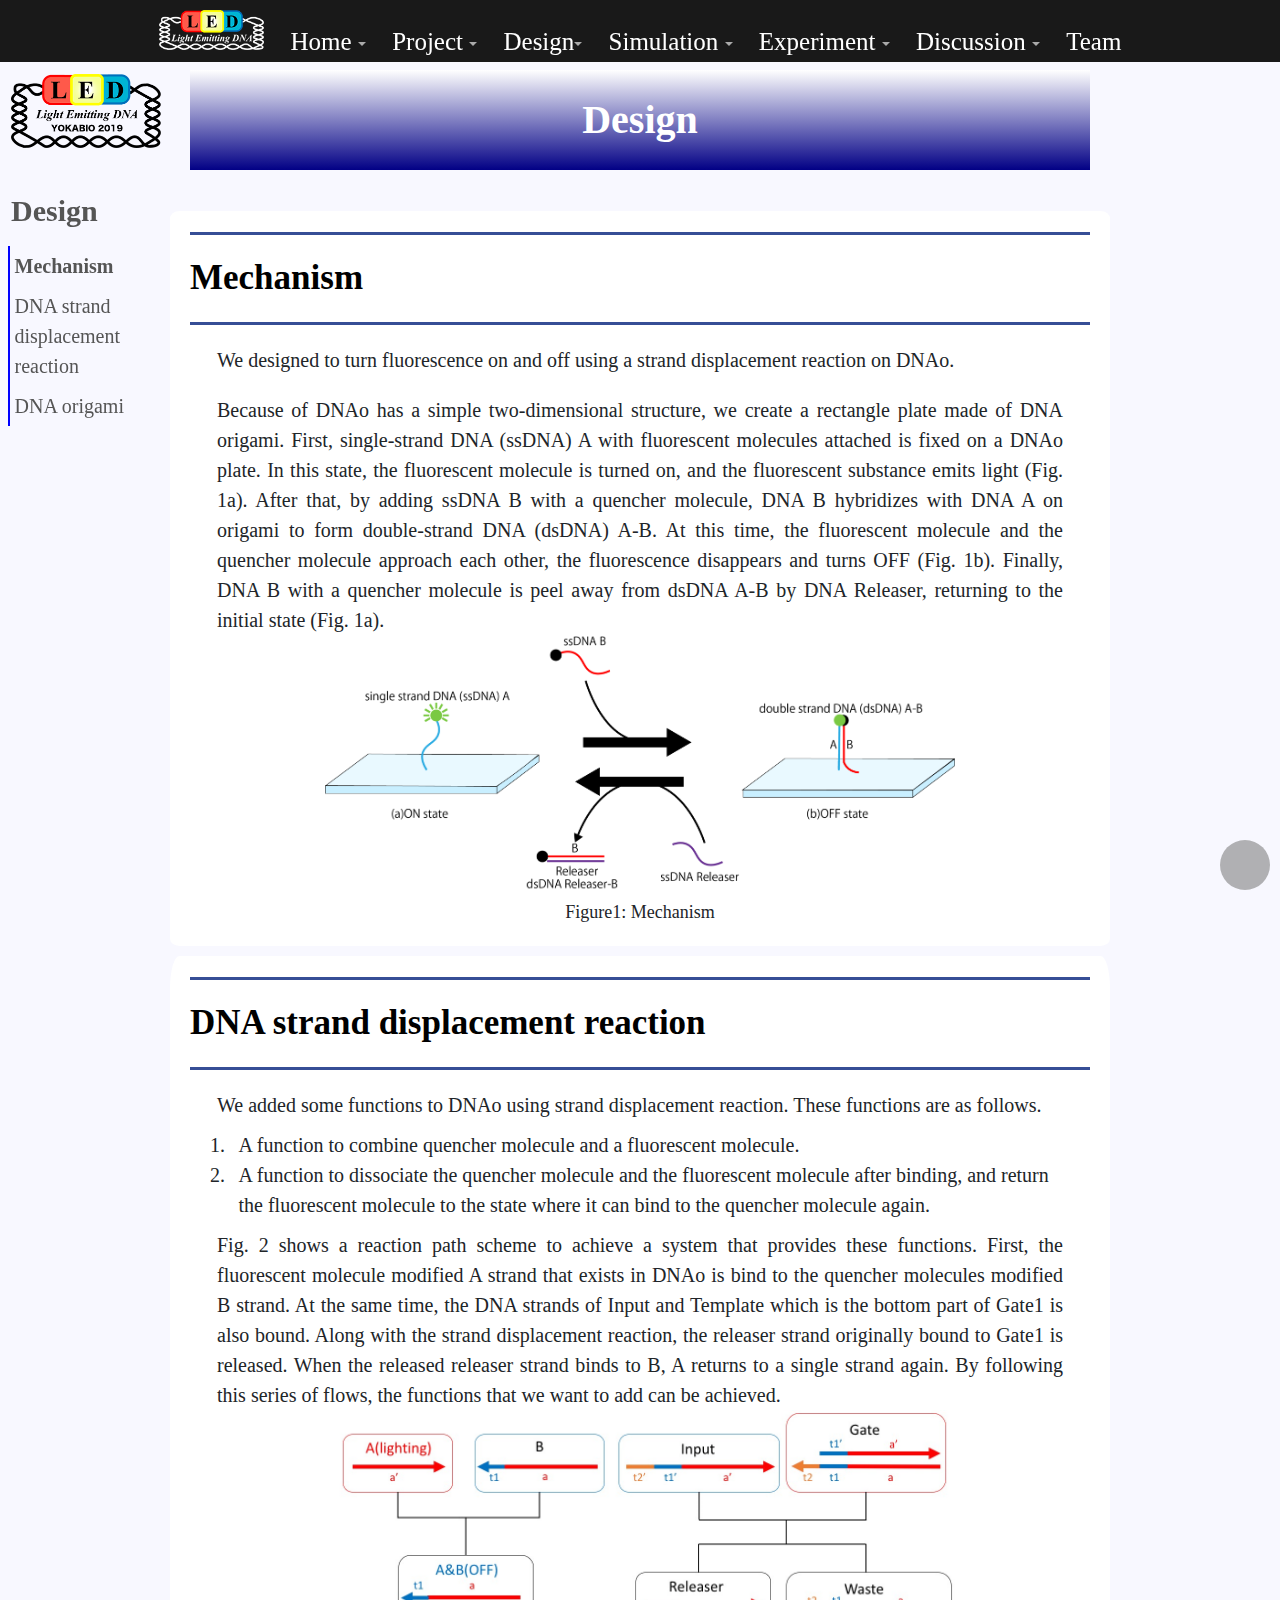
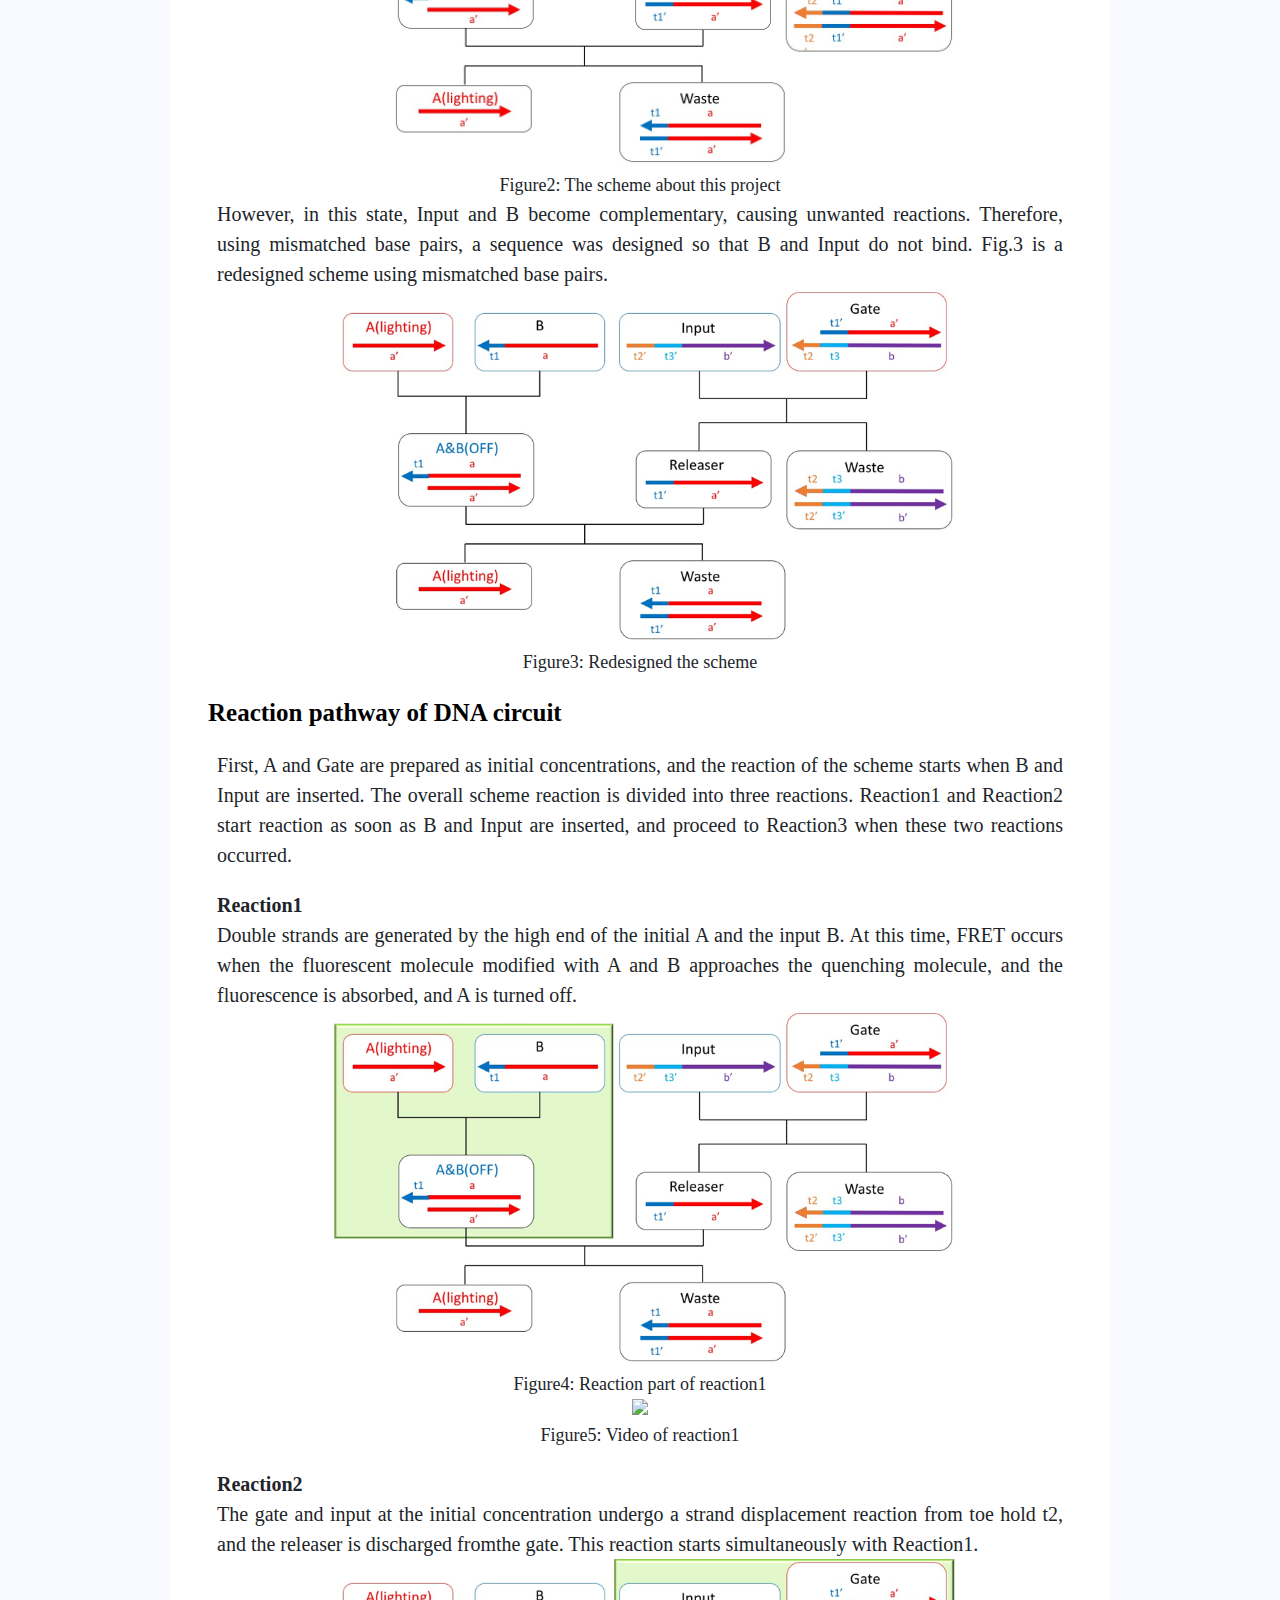
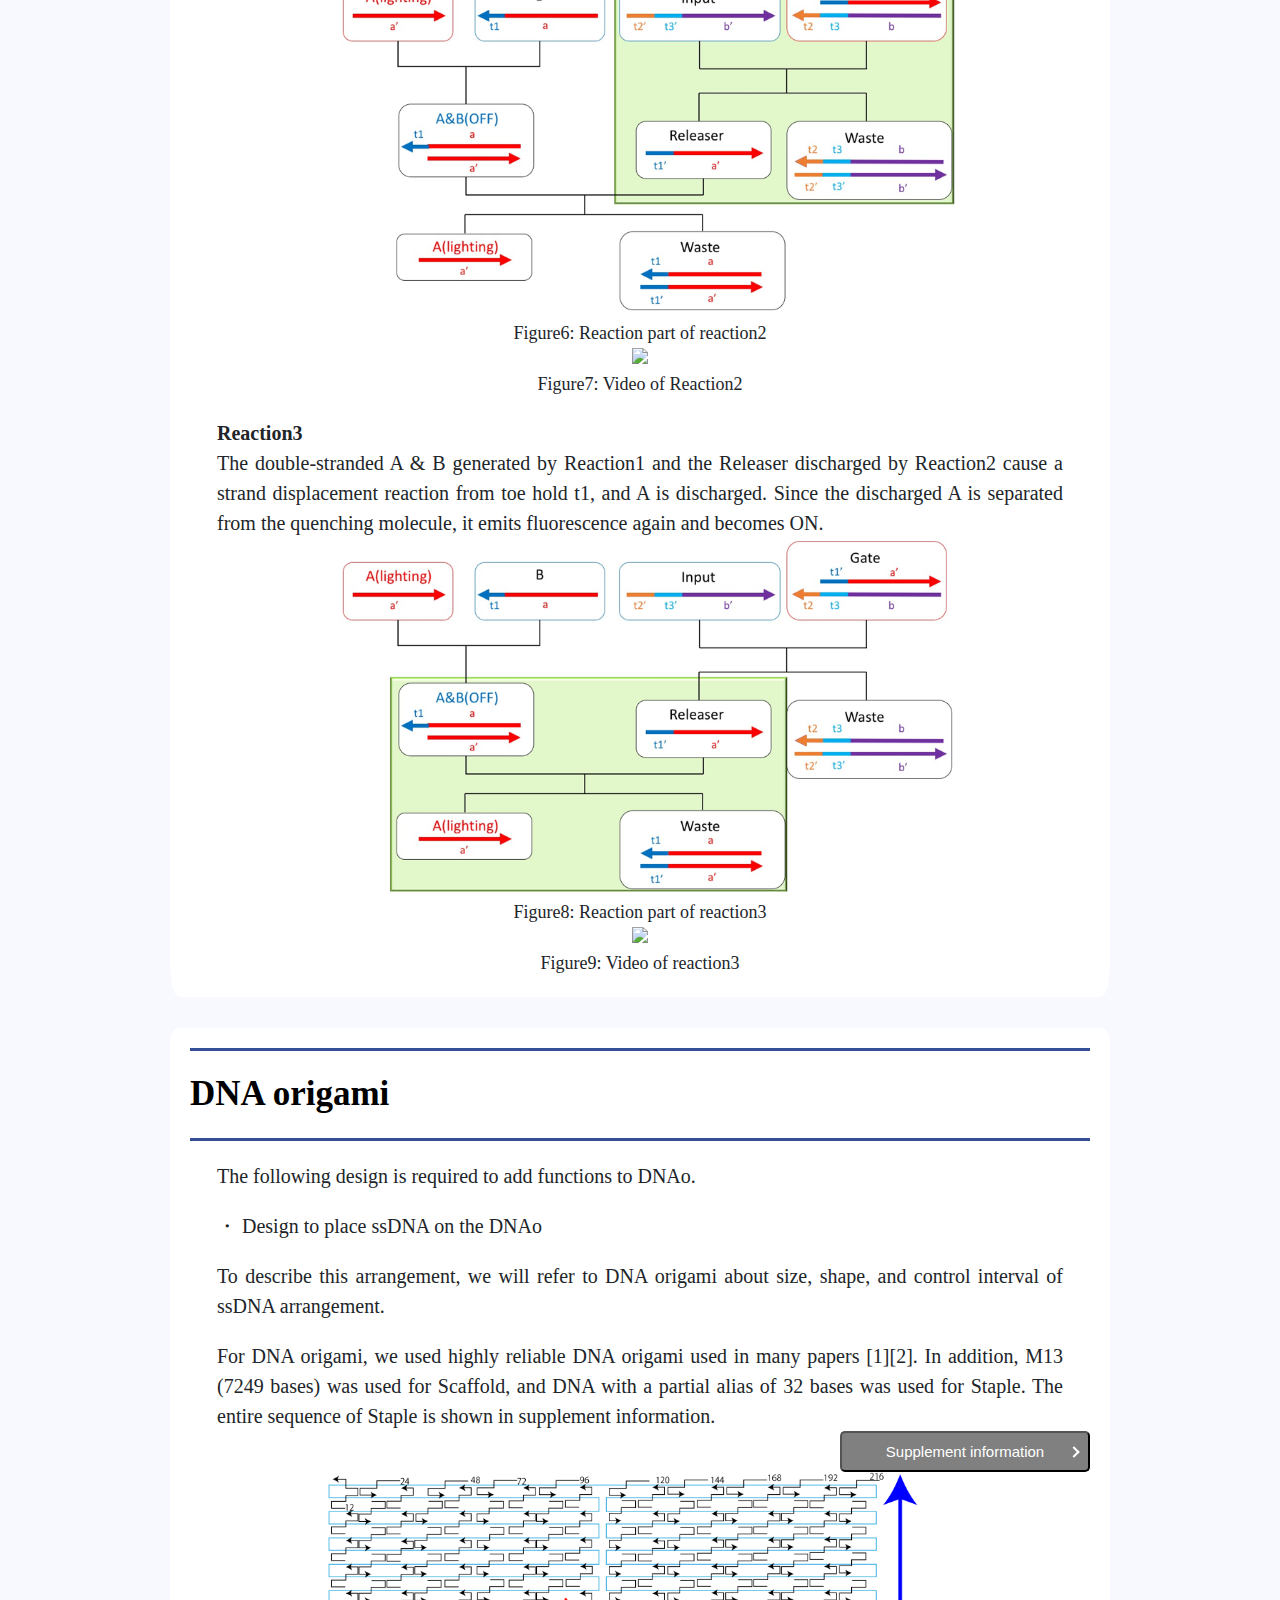
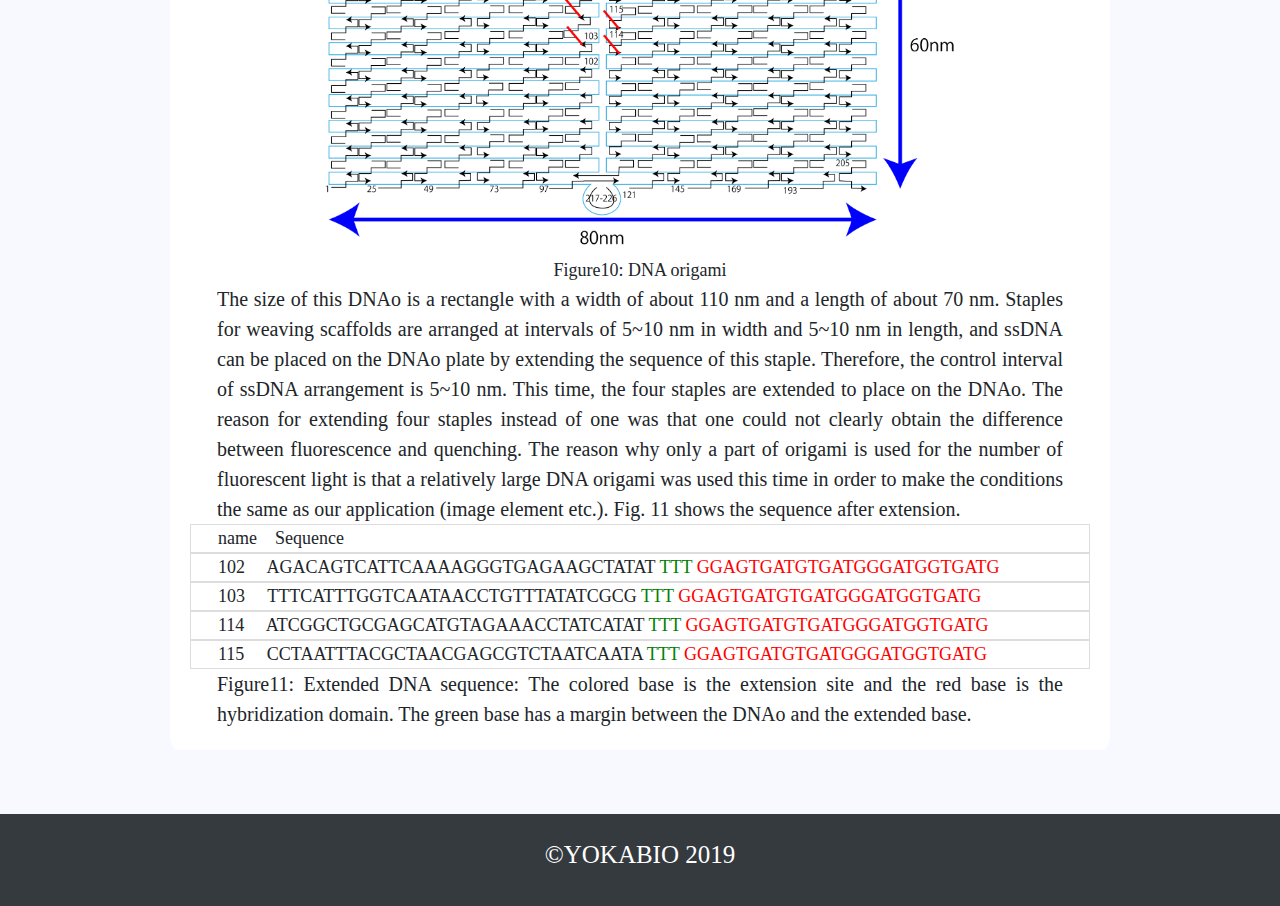
==== commit 19b755b8: "Add files via upload" ====
--- a/Web/Design/Design.html
+++ b/Web/Design/Design.html
@@ -191,33 +191,33 @@
 		<p>Double strands are generated by the high end of the initial A and the input B. At this time, FRET occurs when the fluorescent molecule modified with A and B approaches the quenching molecule, and the fluorescence is absorbed, and A is turned off.</p>
 		<div class="figure">
 			<img src="../img/DFigure5.png">
-			<p>Figure4: Reaction1の反応部分</p>
+			<p>Figure4: Reaction part of reaction1 </p>
 		</div>
 		<div class="figure">
 			<img src="../img/DVideo1.mp4">
-			<p>Figure5: Reaction1の動画</p>
+			<p>Figure5: Video of reaction1</p>
 		</div>
 		<div class="space"></div>
 		<p><b>Reaction2</b></p>
 		<p>The gate and input at the initial concentration undergo a strand displacement reaction from toe hold t2, and the releaser is discharged fromthe gate. This reaction starts simultaneously with Reaction1.</p>
 		<div class="figure">
 			<img src="../img/DFigure6.png">
-			<p>Figure6: Reaction2の反応部分</p>
+			<p>Figure6: Reaction part of reaction2</p>
 		</div>
 		<div class="figure">
 			<img src="../img/DVideo2.mp4">
-			<p>Figure7: Reaction2の動画</p>
+			<p>Figure7: Video of Reaction2</p>
 		</div>
 		<div class="space"></div>
 		<p><b>Reaction3</b></p>
 		<p>The double-stranded A & B generated by Reaction1 and the Releaser discharged by Reaction2 cause a strand displacement reaction from toe hold t1, and A is discharged. Since the discharged A is separated from the quenching molecule, it emits fluorescence again and becomes ON.</p>
 		<div class="figure">
 			<img src="../img/DFigure7.png">
-			<p>Figure8: Reaction3の反応部分</p>
+			<p>Figure8: Reaction part of reaction3</p>
 		</div>
 		<div class="figure">
 			<img src="../img/DVideo3.mp4">
-			<p>Figure9: Reaction3の動画</p>
+			<p>Figure9: Video of reaction3</p>
 		</div>
 							
 	</div>
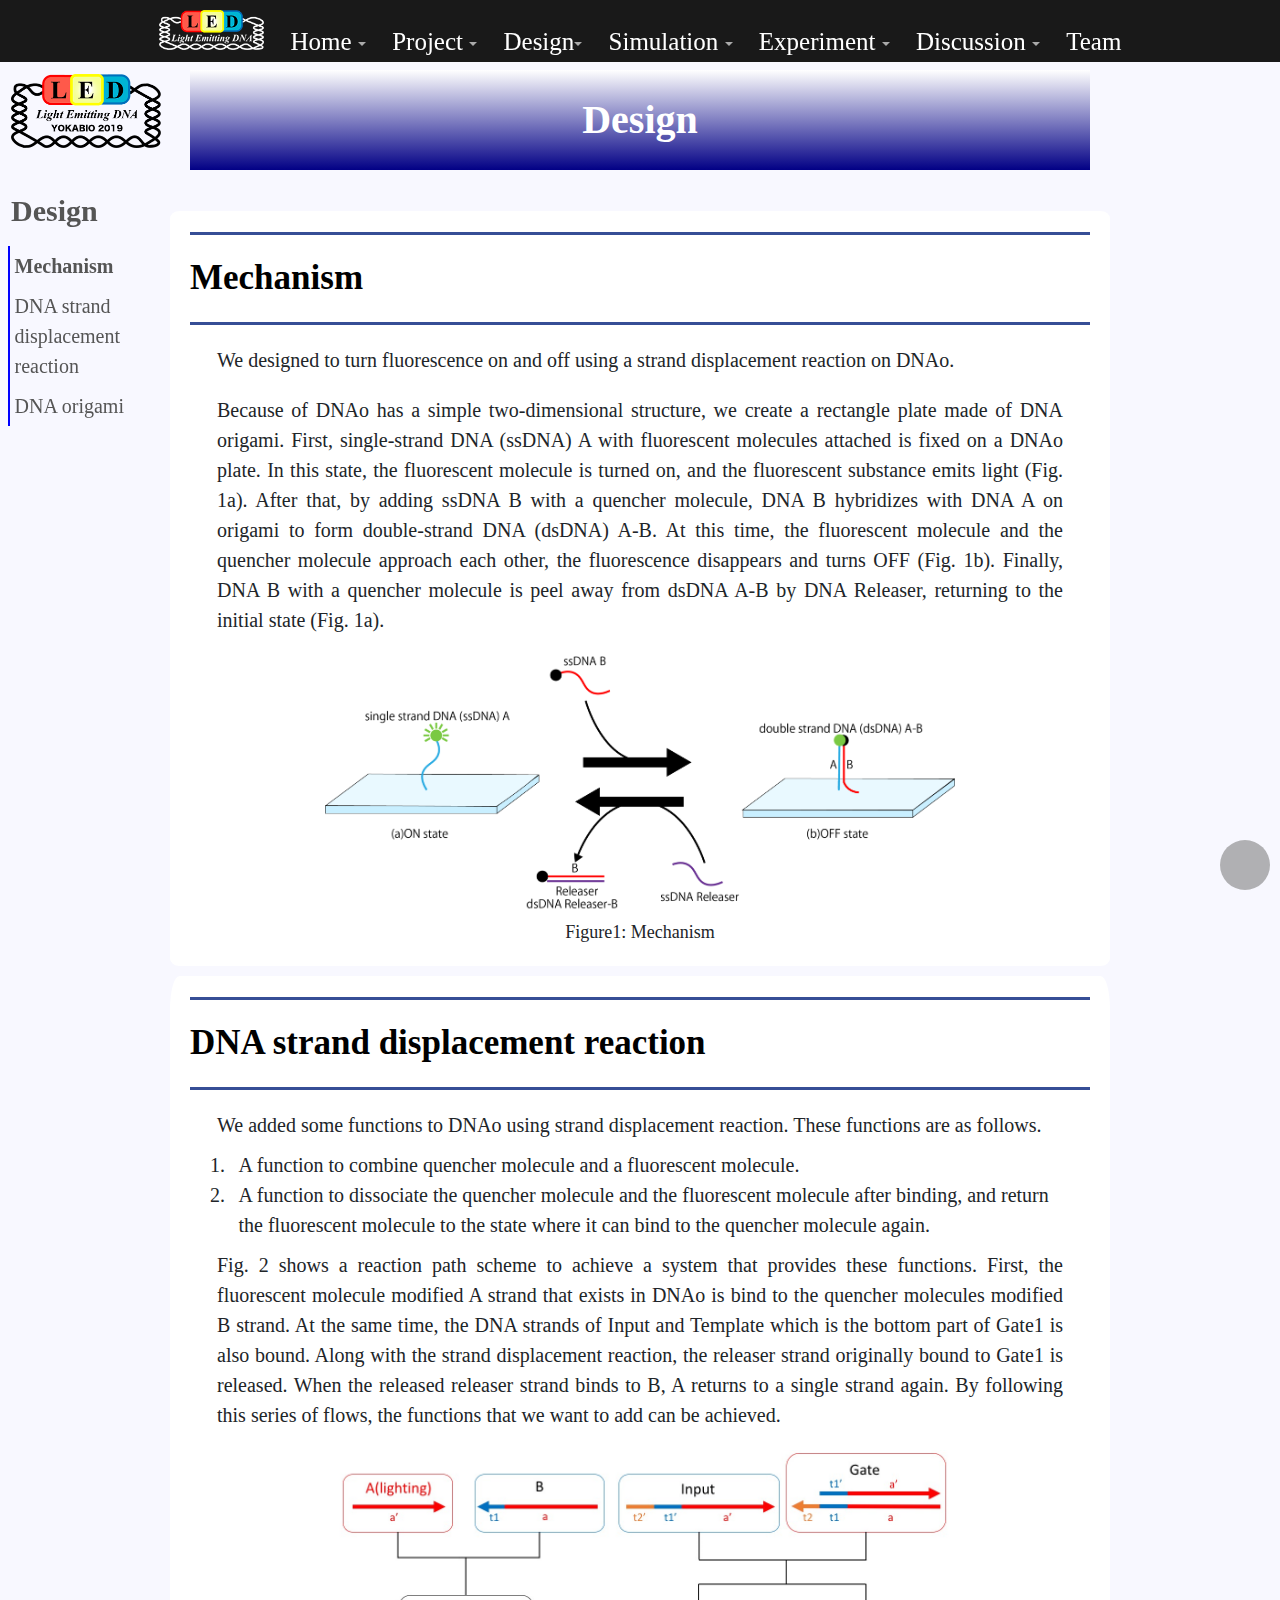
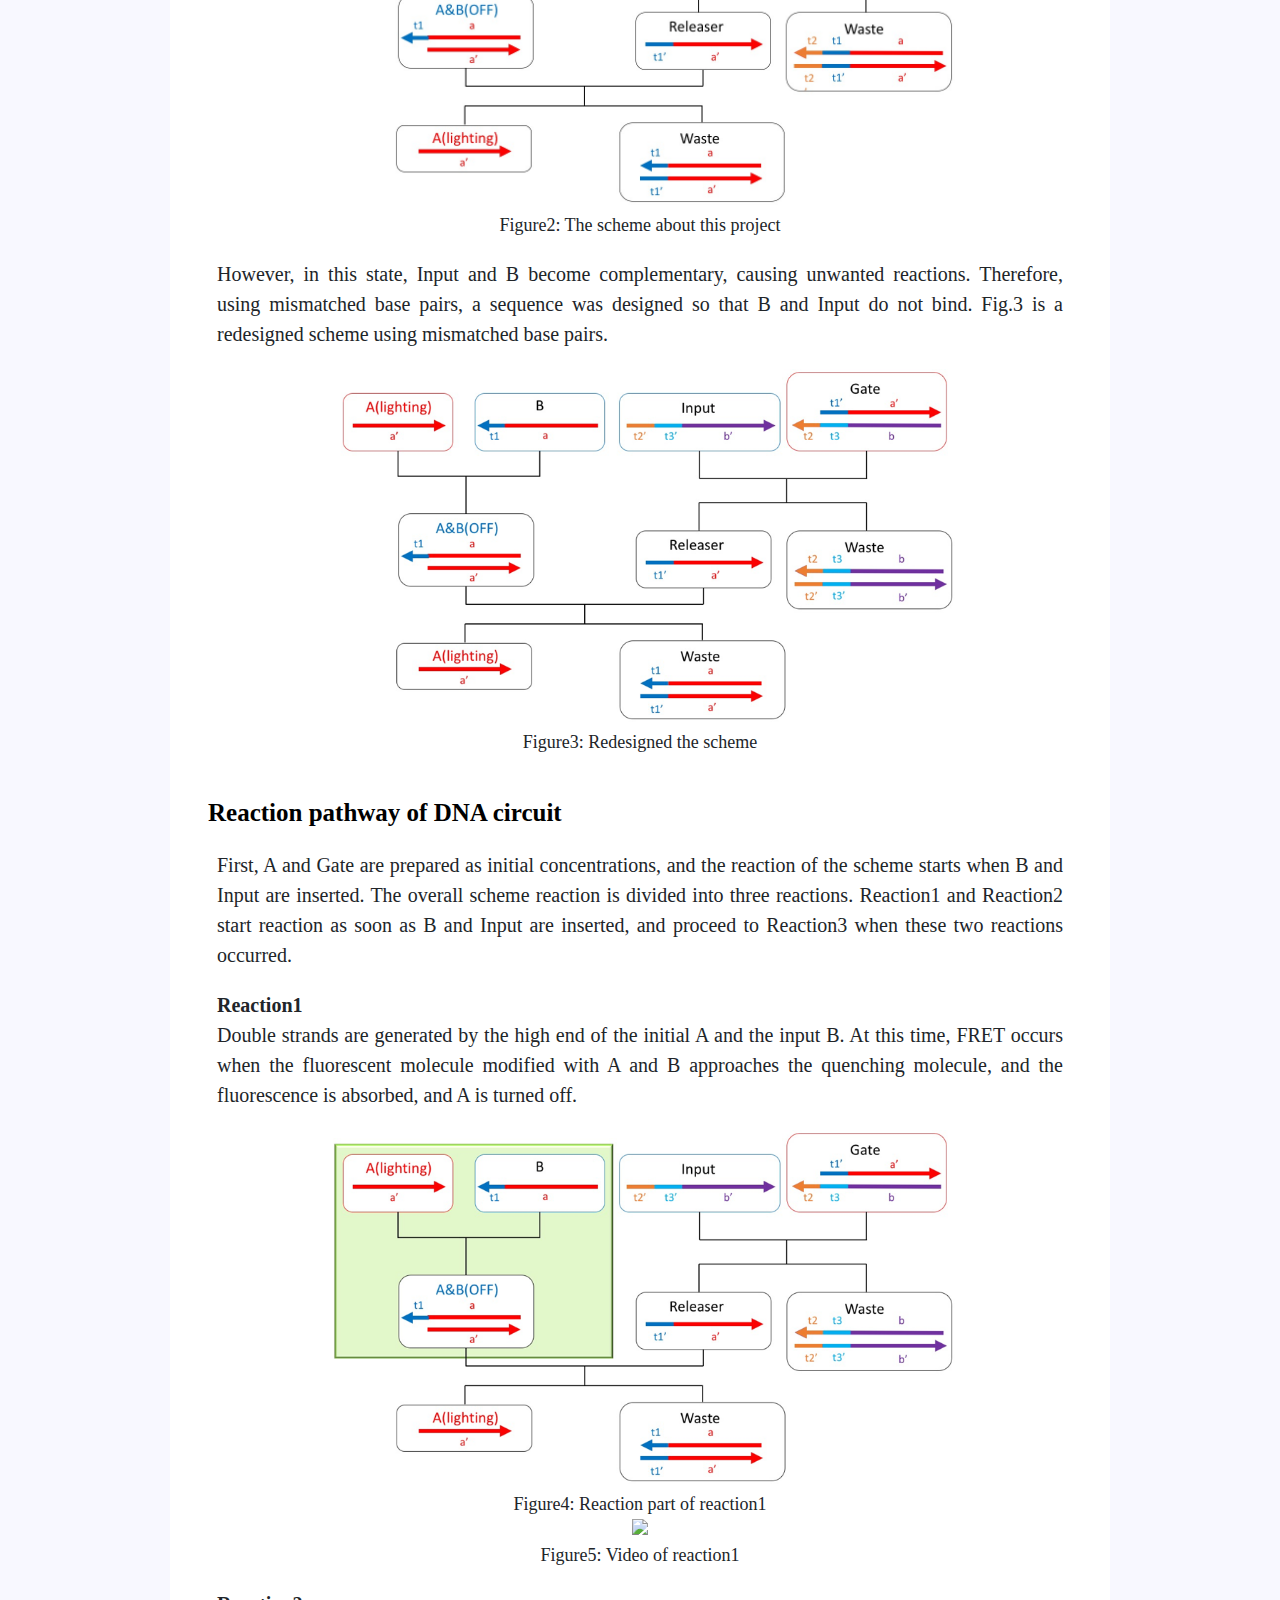
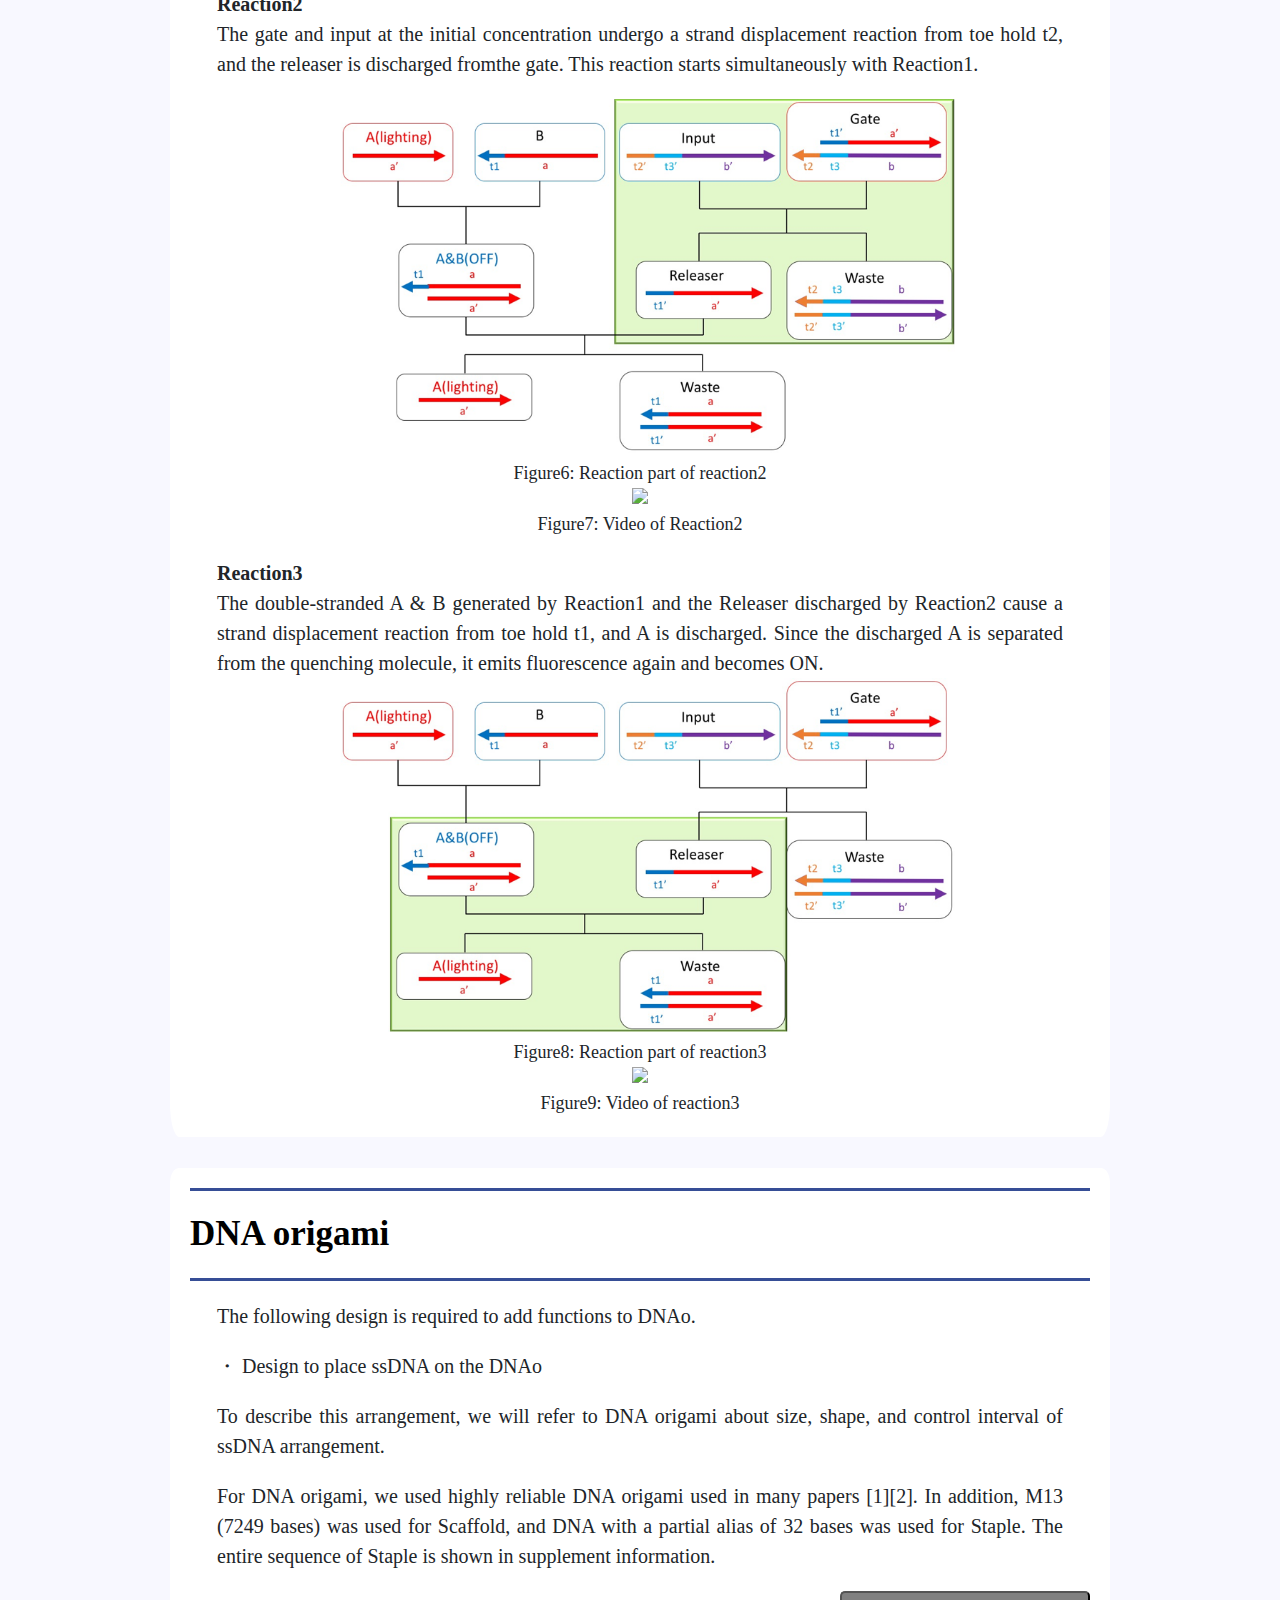
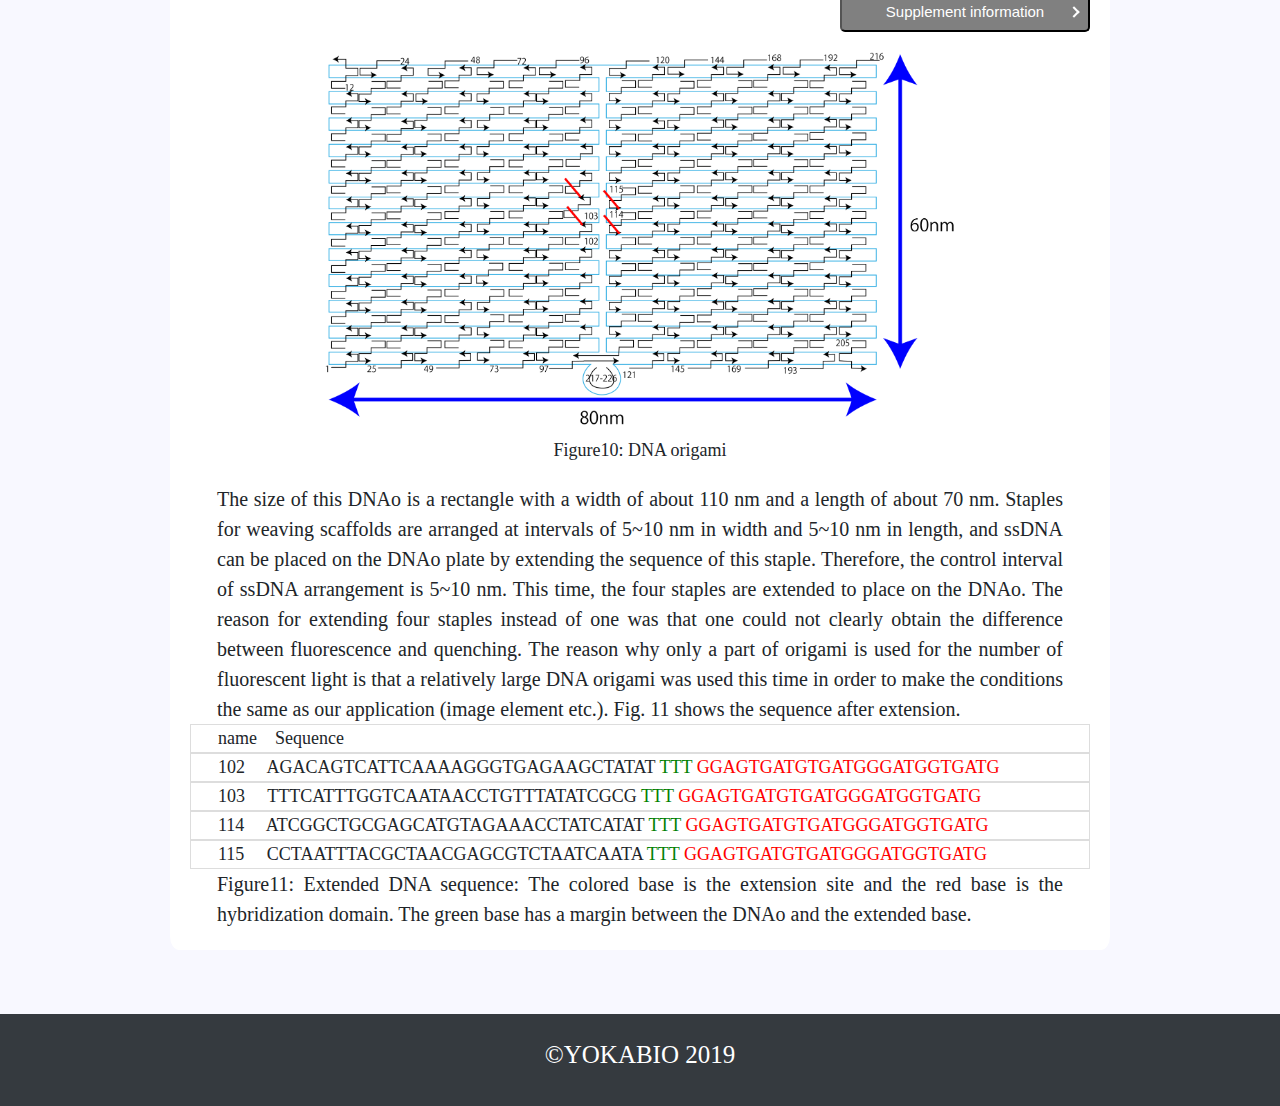
==== commit 1281e277: "Add files via upload" ====
--- a/Web/Design/Design.html
+++ b/Web/Design/Design.html
@@ -157,7 +157,7 @@
 		<p>We designed to turn fluorescence on and off using a strand displacement reaction on DNAo.</p>
 		<div class="space"></div>
 		<p>Because of DNAo has a simple two-dimensional structure, we create a rectangle plate made of DNA origami. First, single-strand DNA (ssDNA) A with fluorescent molecules attached is fixed on a DNAo plate. In this state, the fluorescent molecule is turned on, and the fluorescent substance emits light (Fig. 1a). After that, by adding ssDNA B with a quencher molecule, DNA B hybridizes with DNA A on origami to form double-strand DNA (dsDNA) A-B. At this time, the fluorescent molecule and the quencher molecule approach each other, the fluorescence disappears and turns OFF (Fig. 1b). Finally, DNA B with a quencher molecule is peel away from dsDNA A-B by DNA Releaser, returning to the initial state (Fig. 1a).</p>
-							
+		<div class="space"></div>
 		<div class="figure">
 			<img src="../img/DFigure1.png">
 			<p>Figure1: Mechanism</p>
@@ -173,22 +173,25 @@
 			<li>A function to dissociate the quencher molecule and the fluorescent molecule after binding, and return the fluorescent molecule to the state where it can bind to the quencher molecule again.</li>
 		</ol>
 		<p>Fig. 2 shows a reaction path scheme to achieve a system that provides these functions. First, the fluorescent molecule modified A strand that exists in DNAo is bind to the quencher molecules modified B strand. At the same time, the DNA strands of Input and Template which is the bottom part of Gate1 is also bound. Along with the strand displacement reaction, the releaser strand originally bound to Gate1 is released. When the released releaser strand binds to B, A returns to a single strand again. By following this series of flows, the functions that we want to add can be achieved.</p>
-							
+		<div class="space"></div>
 		<div class="figure">
 			<img src="../img/DFigure4.png">
 			<p>Figure2: The scheme about this project</p>
 		</div>
-							
+		<div class="space"></div>
 		<p>However, in this state, Input and B become complementary, causing unwanted reactions. Therefore, using mismatched base pairs, a sequence was designed so that B and Input do not bind. Fig.3 is a redesigned scheme using mismatched base pairs. </p>
+		<div class="space"></div>
 		<div class="figure">
 			<img src="../img/DFigure3.png">
 			<p>Figure3: Redesigned the scheme</p>
 		</div>
+		<div class="space"></div>
 		<h2>Reaction pathway of DNA circuit</h2>
 		<p>First, A and Gate are prepared as initial concentrations, and the reaction of the scheme starts when B and Input are inserted. The overall scheme reaction is divided into three reactions. Reaction1 and Reaction2 start reaction as soon as B and Input are inserted, and proceed to Reaction3 when these two reactions occurred.</p>
 		<div class="space"></div>
 		<p><b>Reaction1</b></p>
 		<p>Double strands are generated by the high end of the initial A and the input B. At this time, FRET occurs when the fluorescent molecule modified with A and B approaches the quenching molecule, and the fluorescence is absorbed, and A is turned off.</p>
+		<div class="space"></div>
 		<div class="figure">
 			<img src="../img/DFigure5.png">
 			<p>Figure4: Reaction part of reaction1 </p>
@@ -200,6 +203,7 @@
 		<div class="space"></div>
 		<p><b>Reaction2</b></p>
 		<p>The gate and input at the initial concentration undergo a strand displacement reaction from toe hold t2, and the releaser is discharged fromthe gate. This reaction starts simultaneously with Reaction1.</p>
+		<div class="space"></div>
 		<div class="figure">
 			<img src="../img/DFigure6.png">
 			<p>Figure6: Reaction part of reaction2</p>
@@ -234,16 +238,18 @@
 		<p>To describe this arrangement, we will refer to DNA origami about size, shape, and control interval of ssDNA arrangement.</p>
 		<div class="space"></div>
 		<p>For DNA origami, we used highly reliable DNA origami used in many papers [1][2]. In addition, M13 (7249 bases) was used for Scaffold, and DNA with a partial alias of 32 bases was used for Staple. The entire sequence of Staple is shown in supplement information.</p>
+		<div class="space"></div>
 		<div class="btnblock">
 			<a href="../SI/SI.html#array">
 				<button type="submit" class="btn">Supplement information</button>
 			</a>
 		</div>
-							
+		<div class="space"></div>
 		<div class="figure">
 			<img src="../img/DFigure2.png">
 			<p>Figure10: DNA origami</p>
 		</div>
+		<div class="space"></div>
 							
 		<p>The size of this DNAo is a rectangle with a width of about 110 nm and a length of about 70 nm. Staples for weaving scaffolds are arranged at intervals of 5~10 nm in width and 5~10 nm in length, and ssDNA can be placed on the DNAo plate by extending the sequence of this staple. Therefore, the control interval of ssDNA arrangement is 5~10 nm. This time, the four staples are extended to place on the DNAo. The reason for extending four staples instead of one was that one could not clearly obtain the difference between fluorescence and quenching. The reason why only a part of origami is used for the number of fluorescent light is that a relatively large DNA origami was used this time in order to make the conditions the same as our application (image element etc.). Fig. 11 shows the sequence after extension.</p>
 							
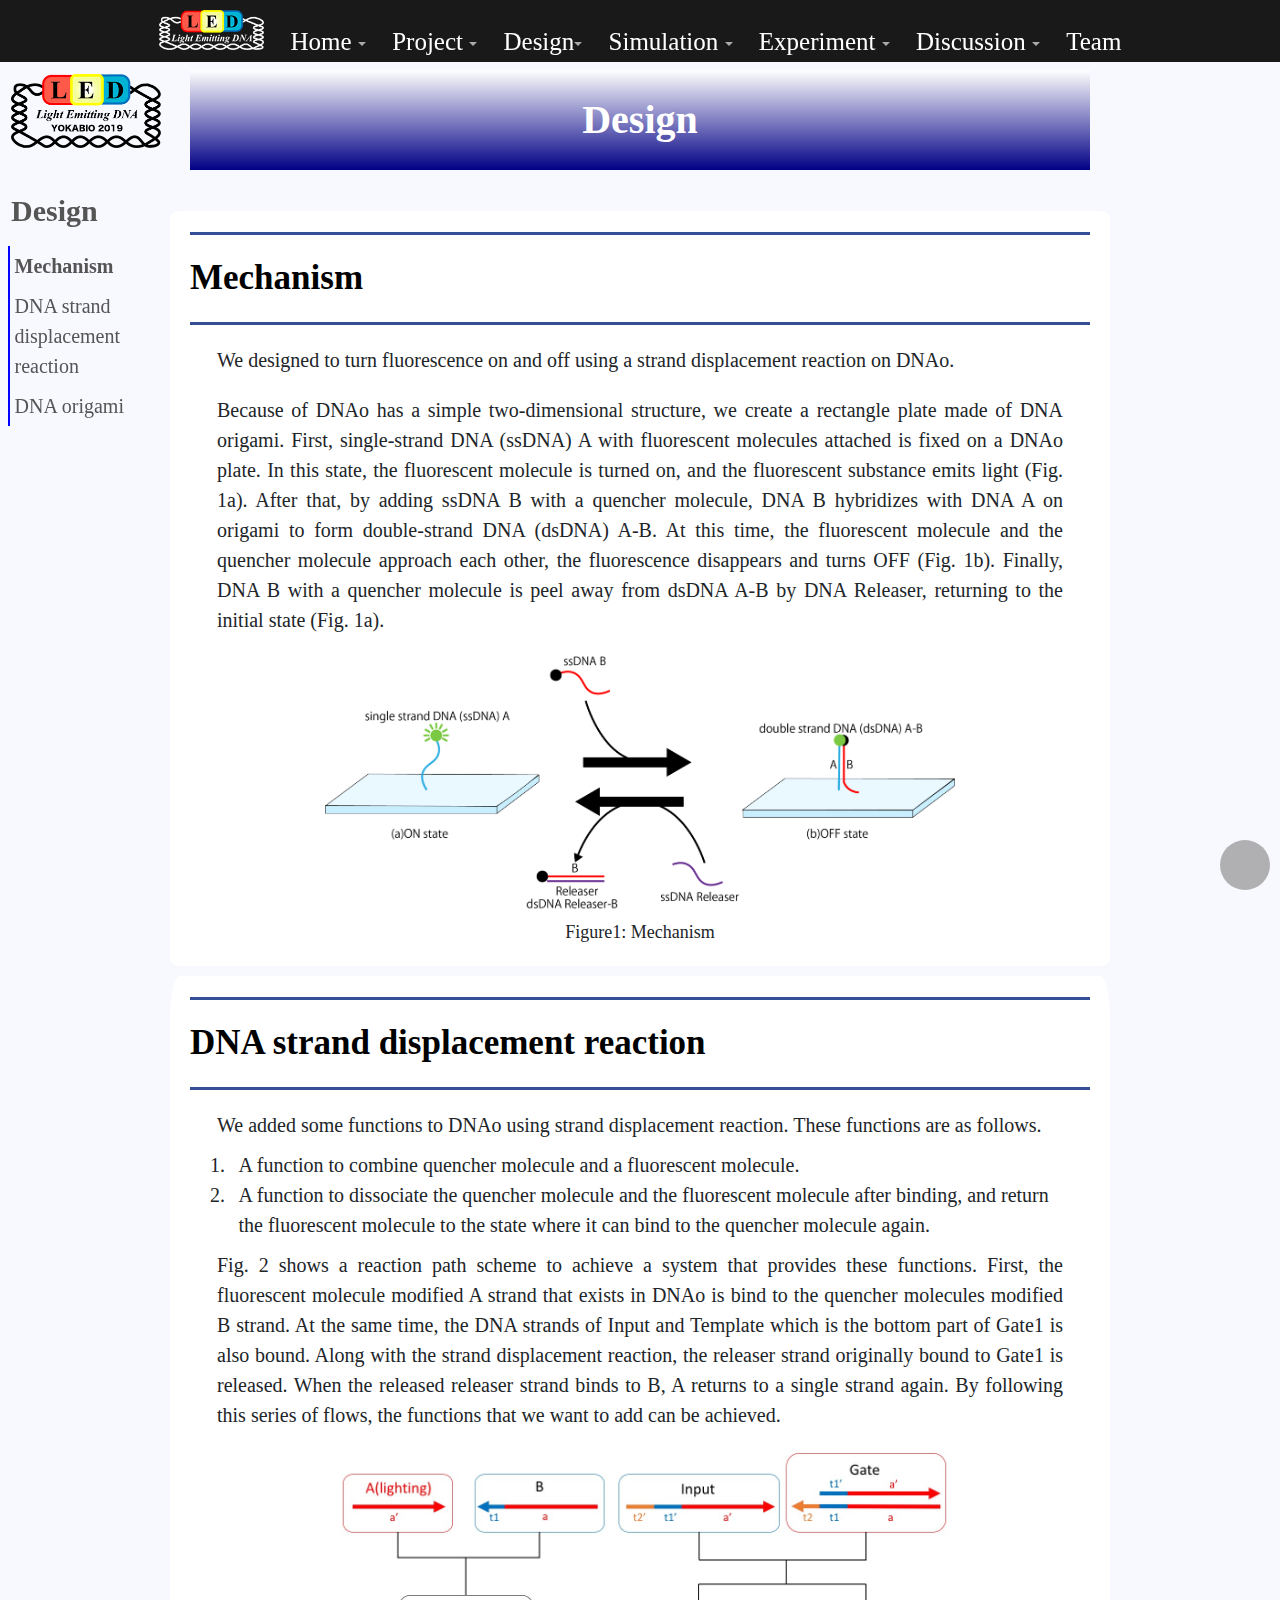
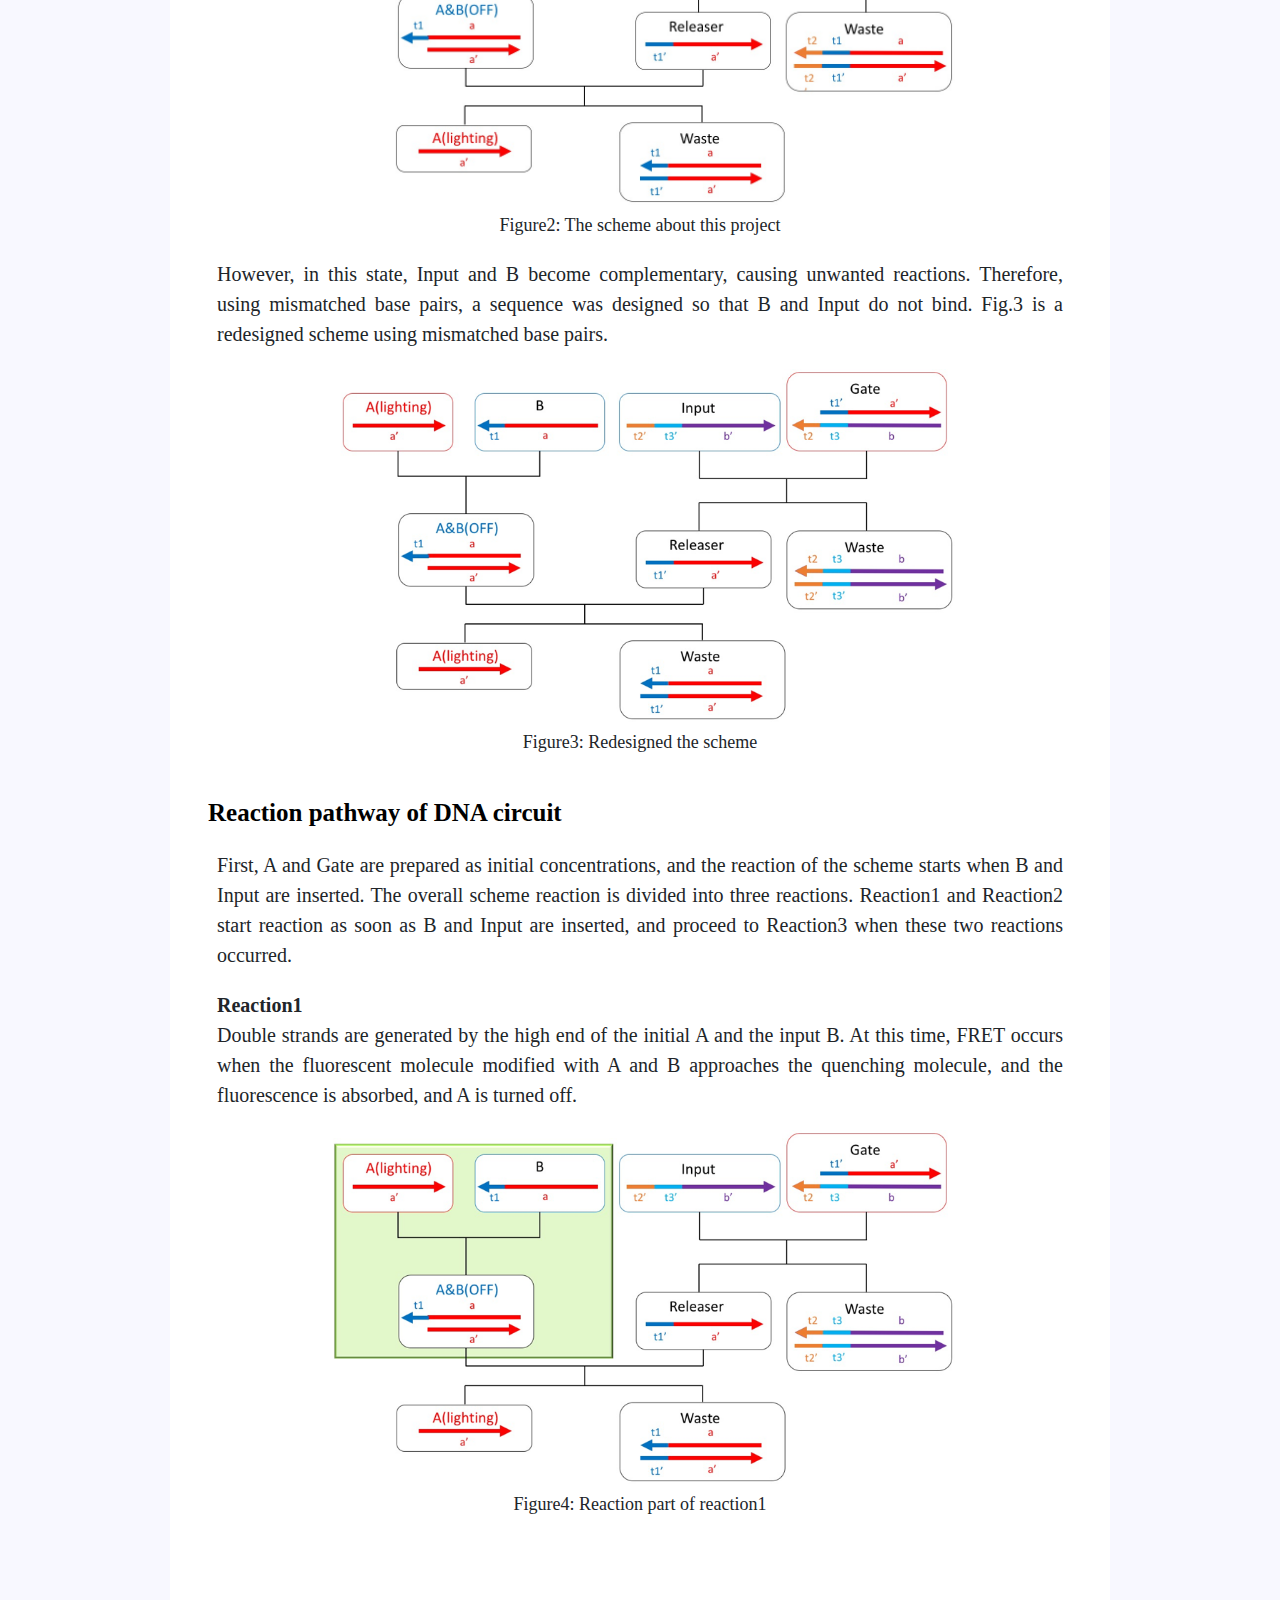
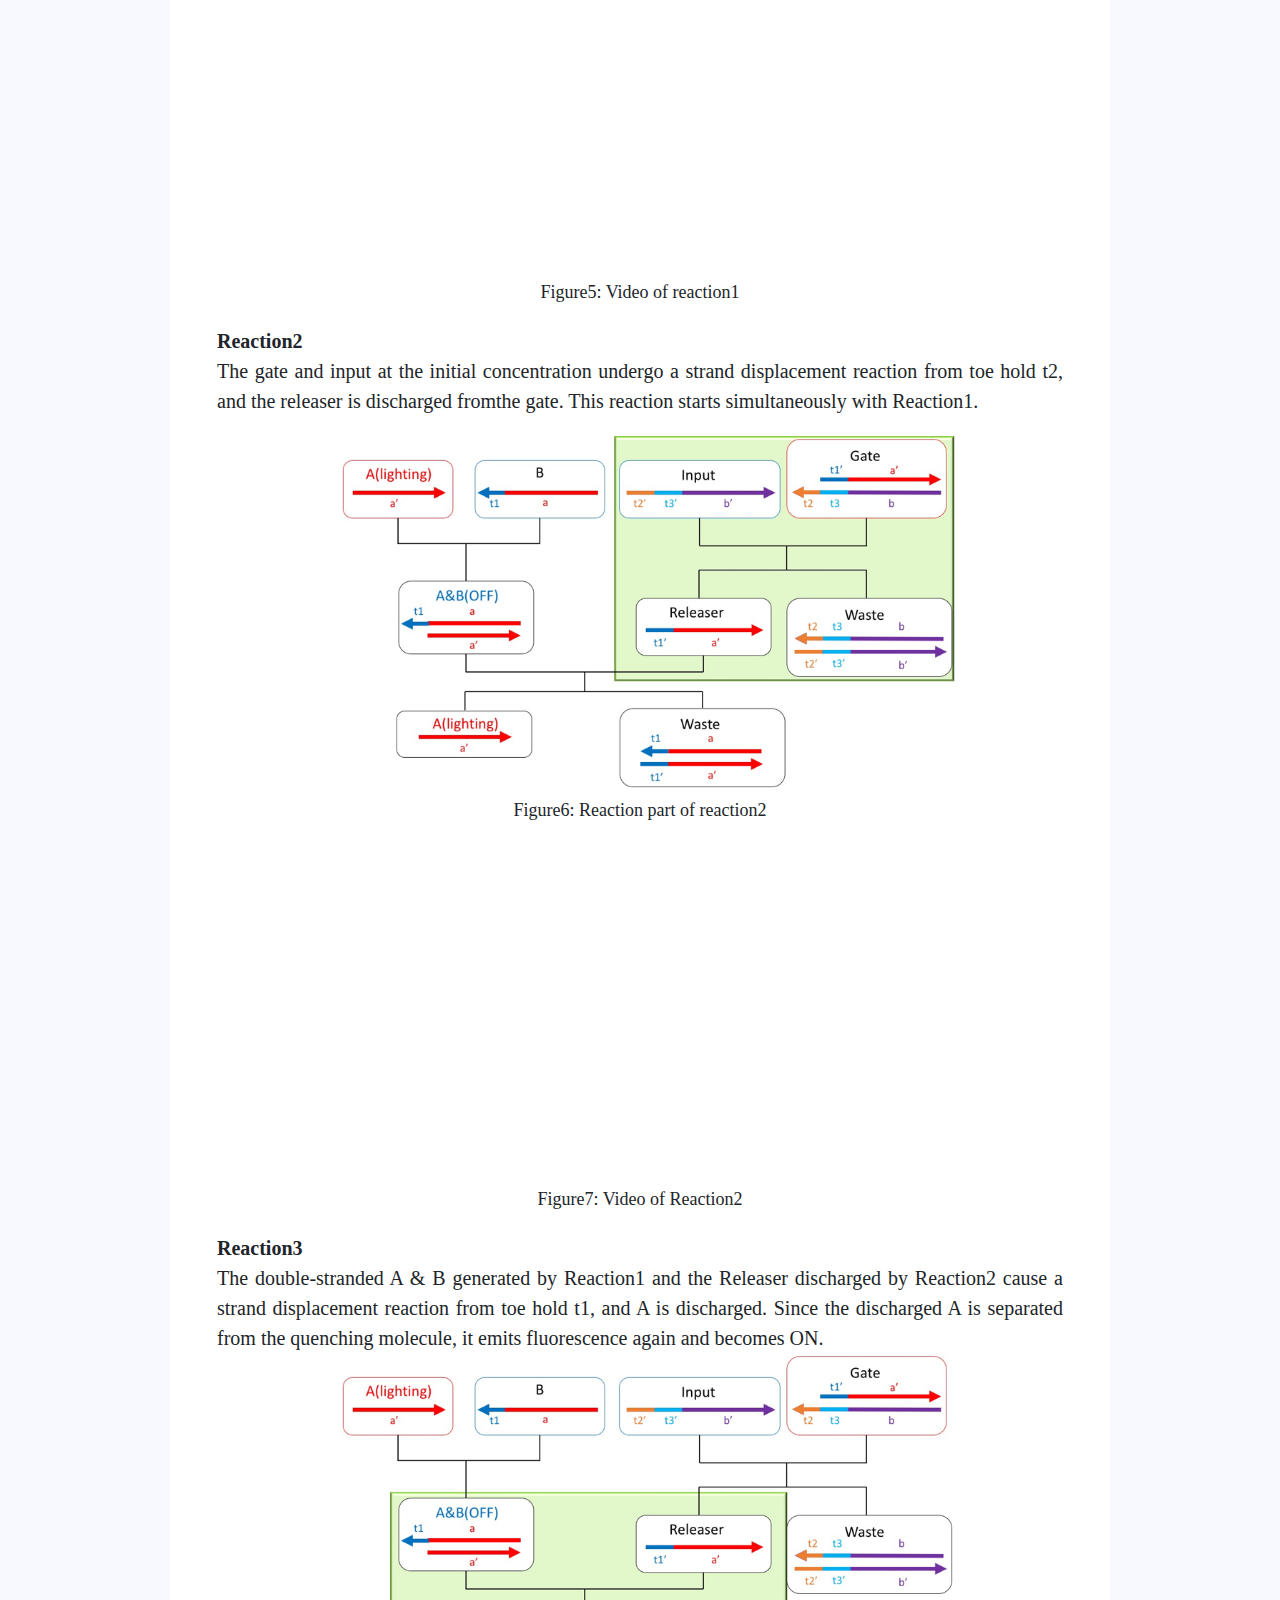
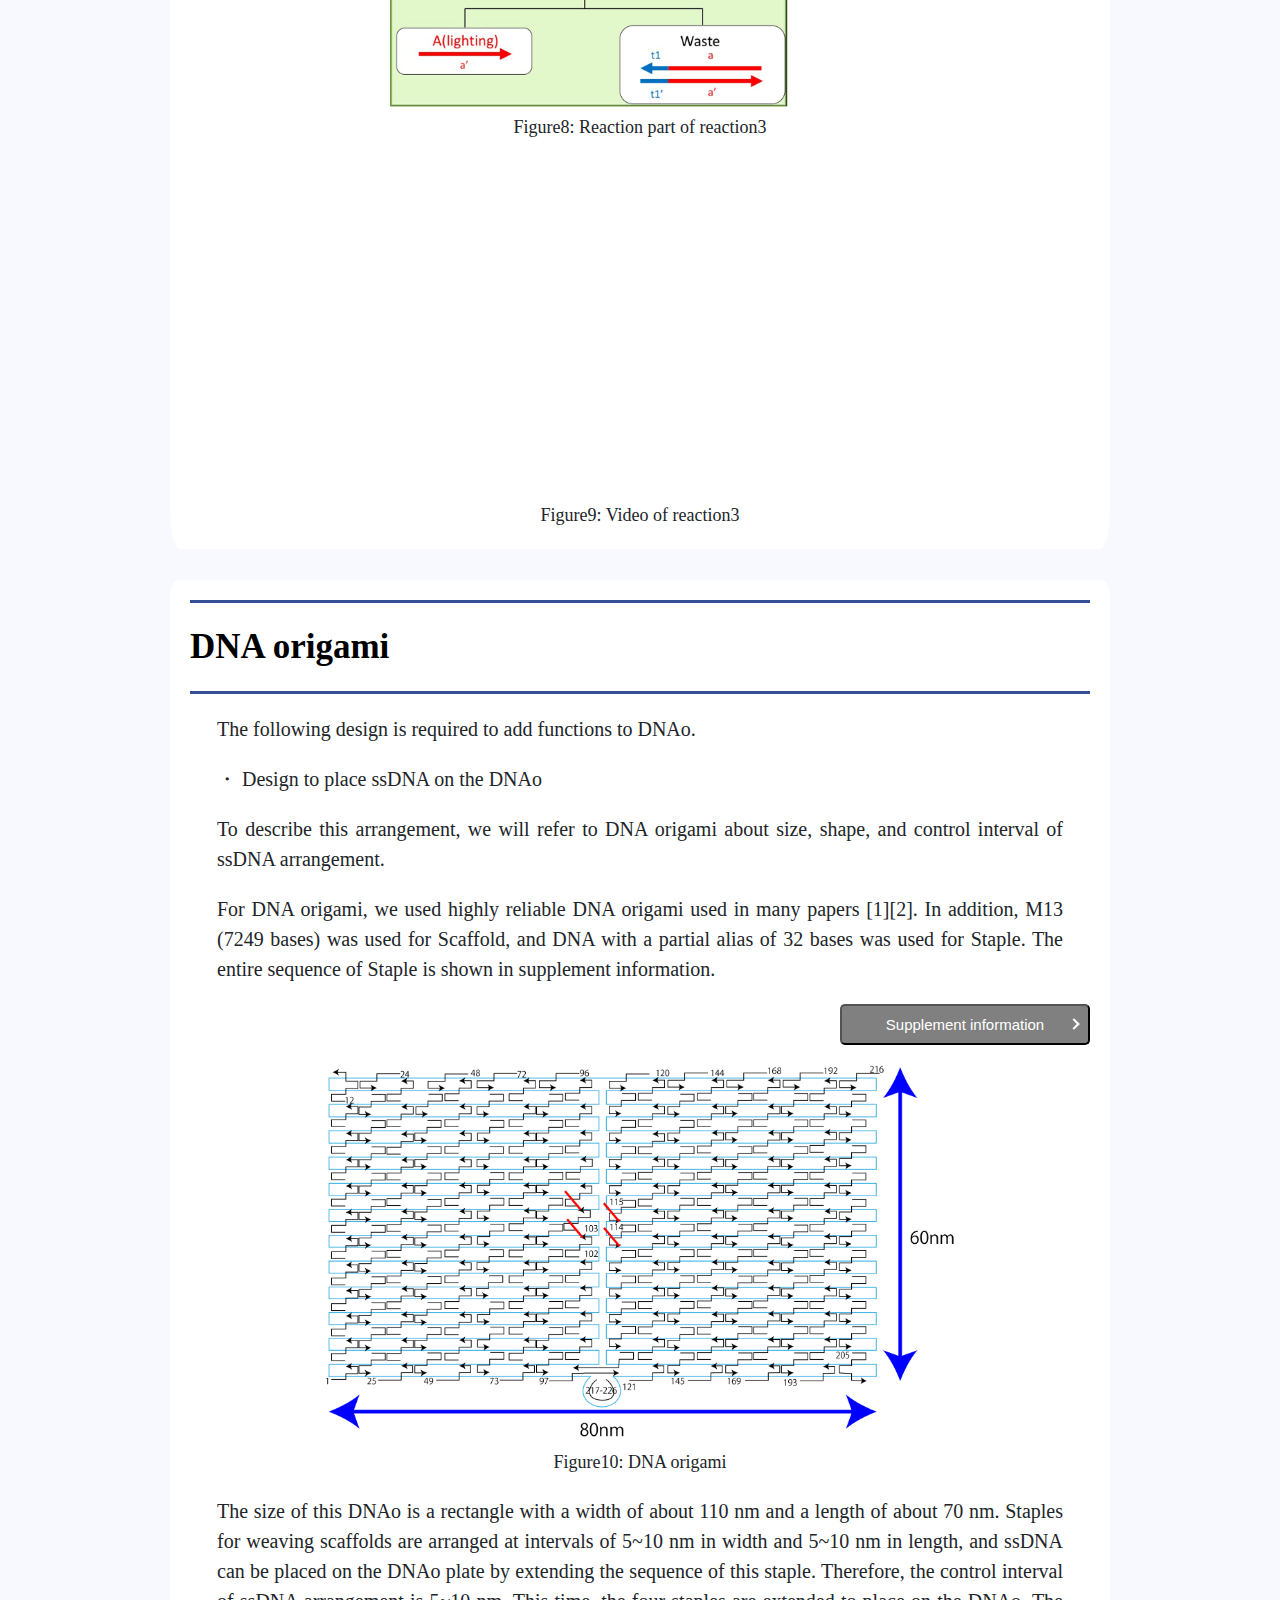
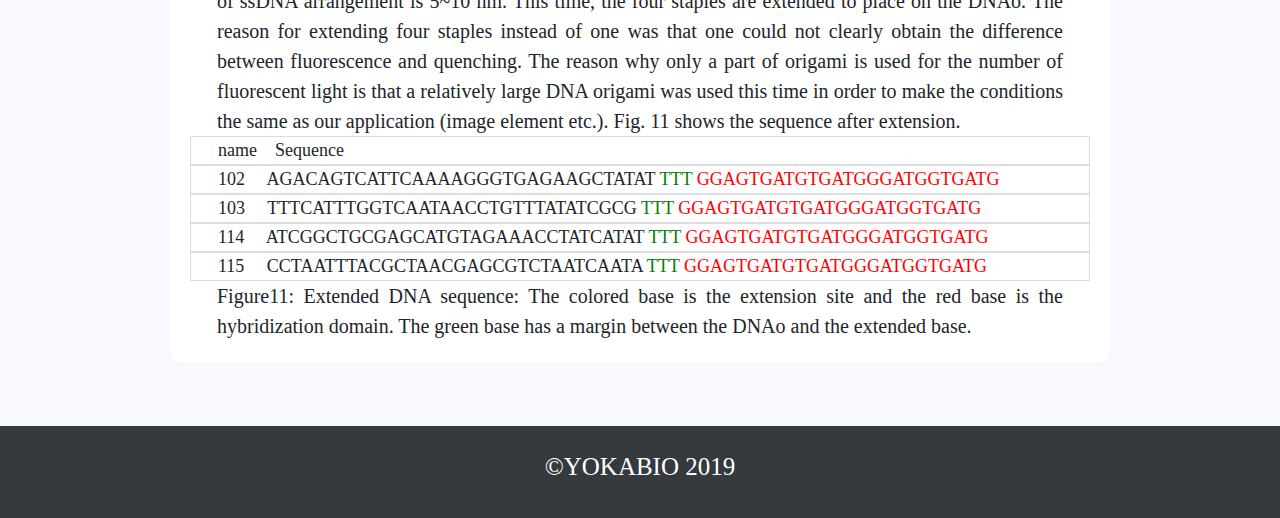
==== commit 58fda3e1: "Add files via upload" ====
--- a/Web/Design/Design.html
+++ b/Web/Design/Design.html
@@ -197,7 +197,7 @@
 			<p>Figure4: Reaction part of reaction1 </p>
 		</div>
 		<div class="figure">
-			<img src="../img/DVideo1.mp4">
+			<video src="../img/DVideo1.mp4" loop autoplay muted playsinline></video>
 			<p>Figure5: Video of reaction1</p>
 		</div>
 		<div class="space"></div>
@@ -209,7 +209,7 @@
 			<p>Figure6: Reaction part of reaction2</p>
 		</div>
 		<div class="figure">
-			<img src="../img/DVideo2.mp4">
+			<video src="../img/DVideo2.mp4" loop autoplay muted playsinline></video>
 			<p>Figure7: Video of Reaction2</p>
 		</div>
 		<div class="space"></div>
@@ -220,7 +220,7 @@
 			<p>Figure8: Reaction part of reaction3</p>
 		</div>
 		<div class="figure">
-			<img src="../img/DVideo3.mp4">
+			<video src="../img/DVideo3.mp4" loop autoplay muted playsinline></video>
 			<p>Figure9: Video of reaction3</p>
 		</div>
 							
